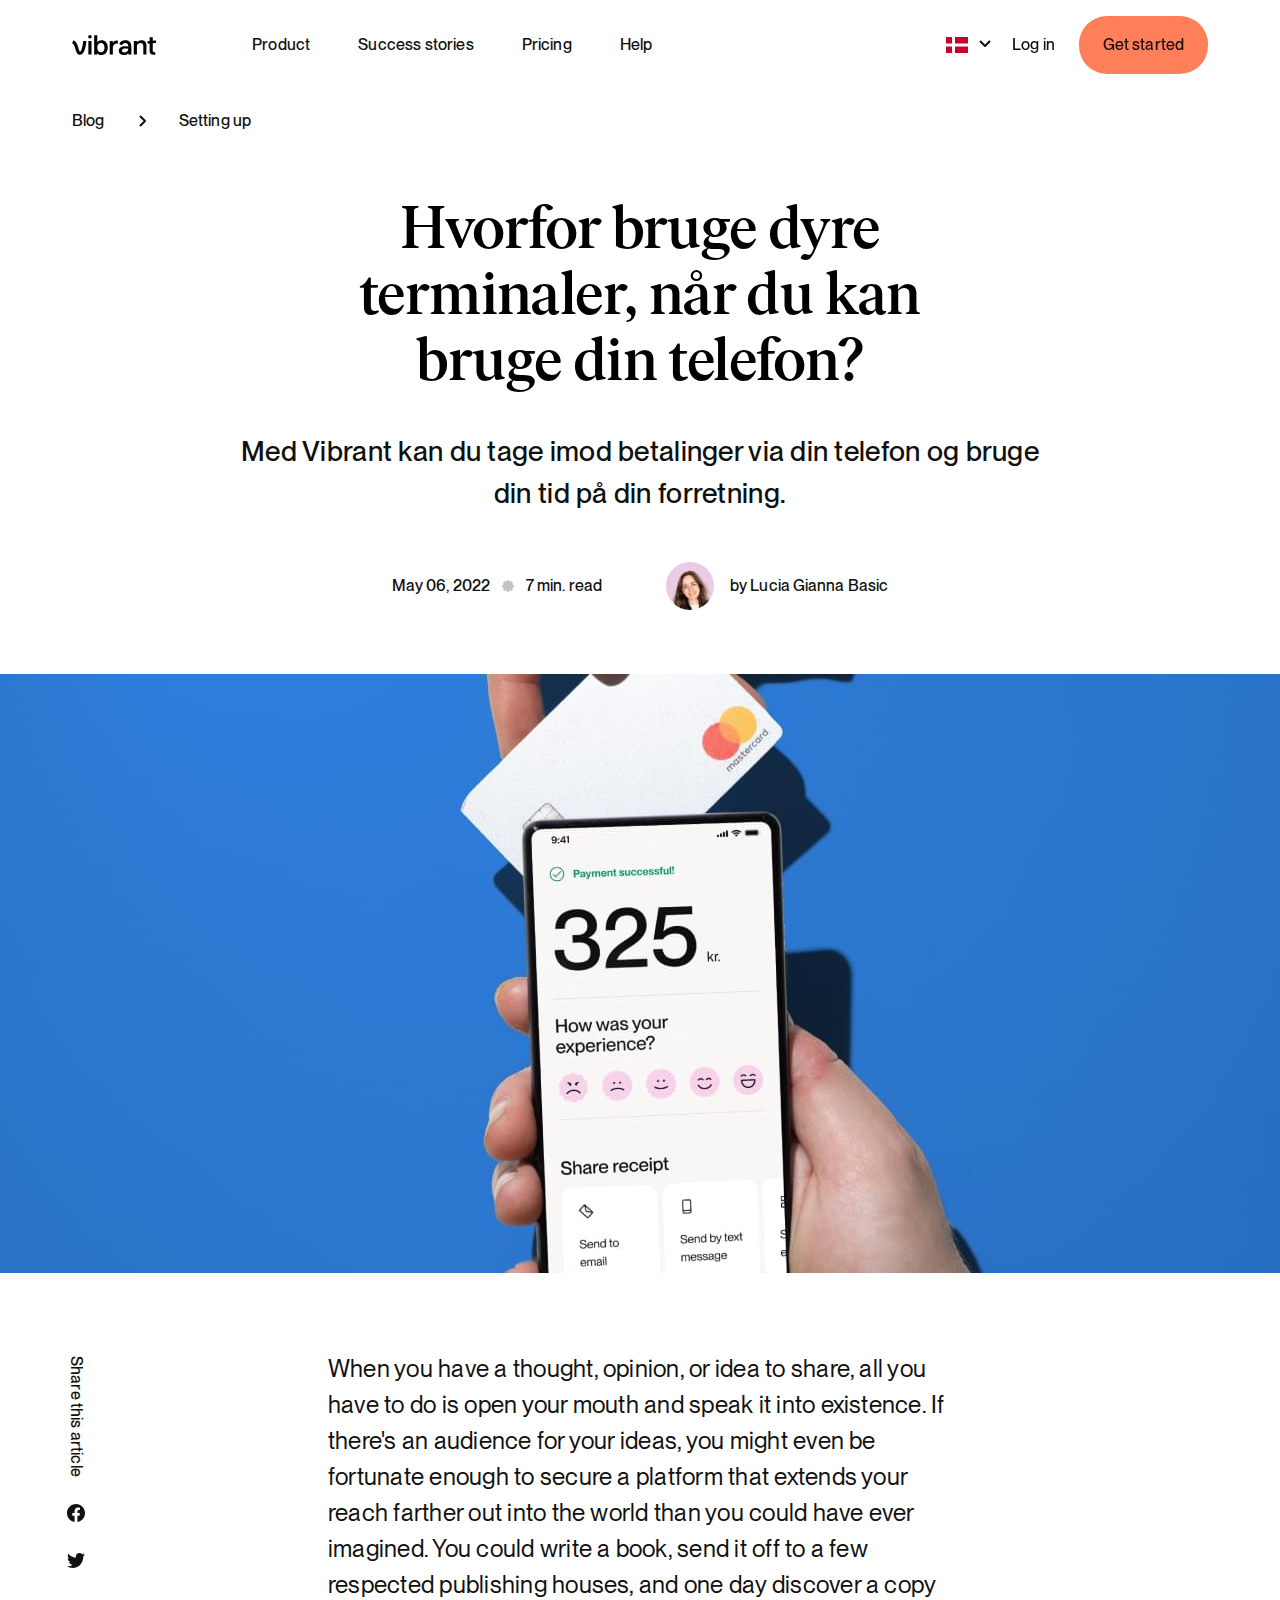
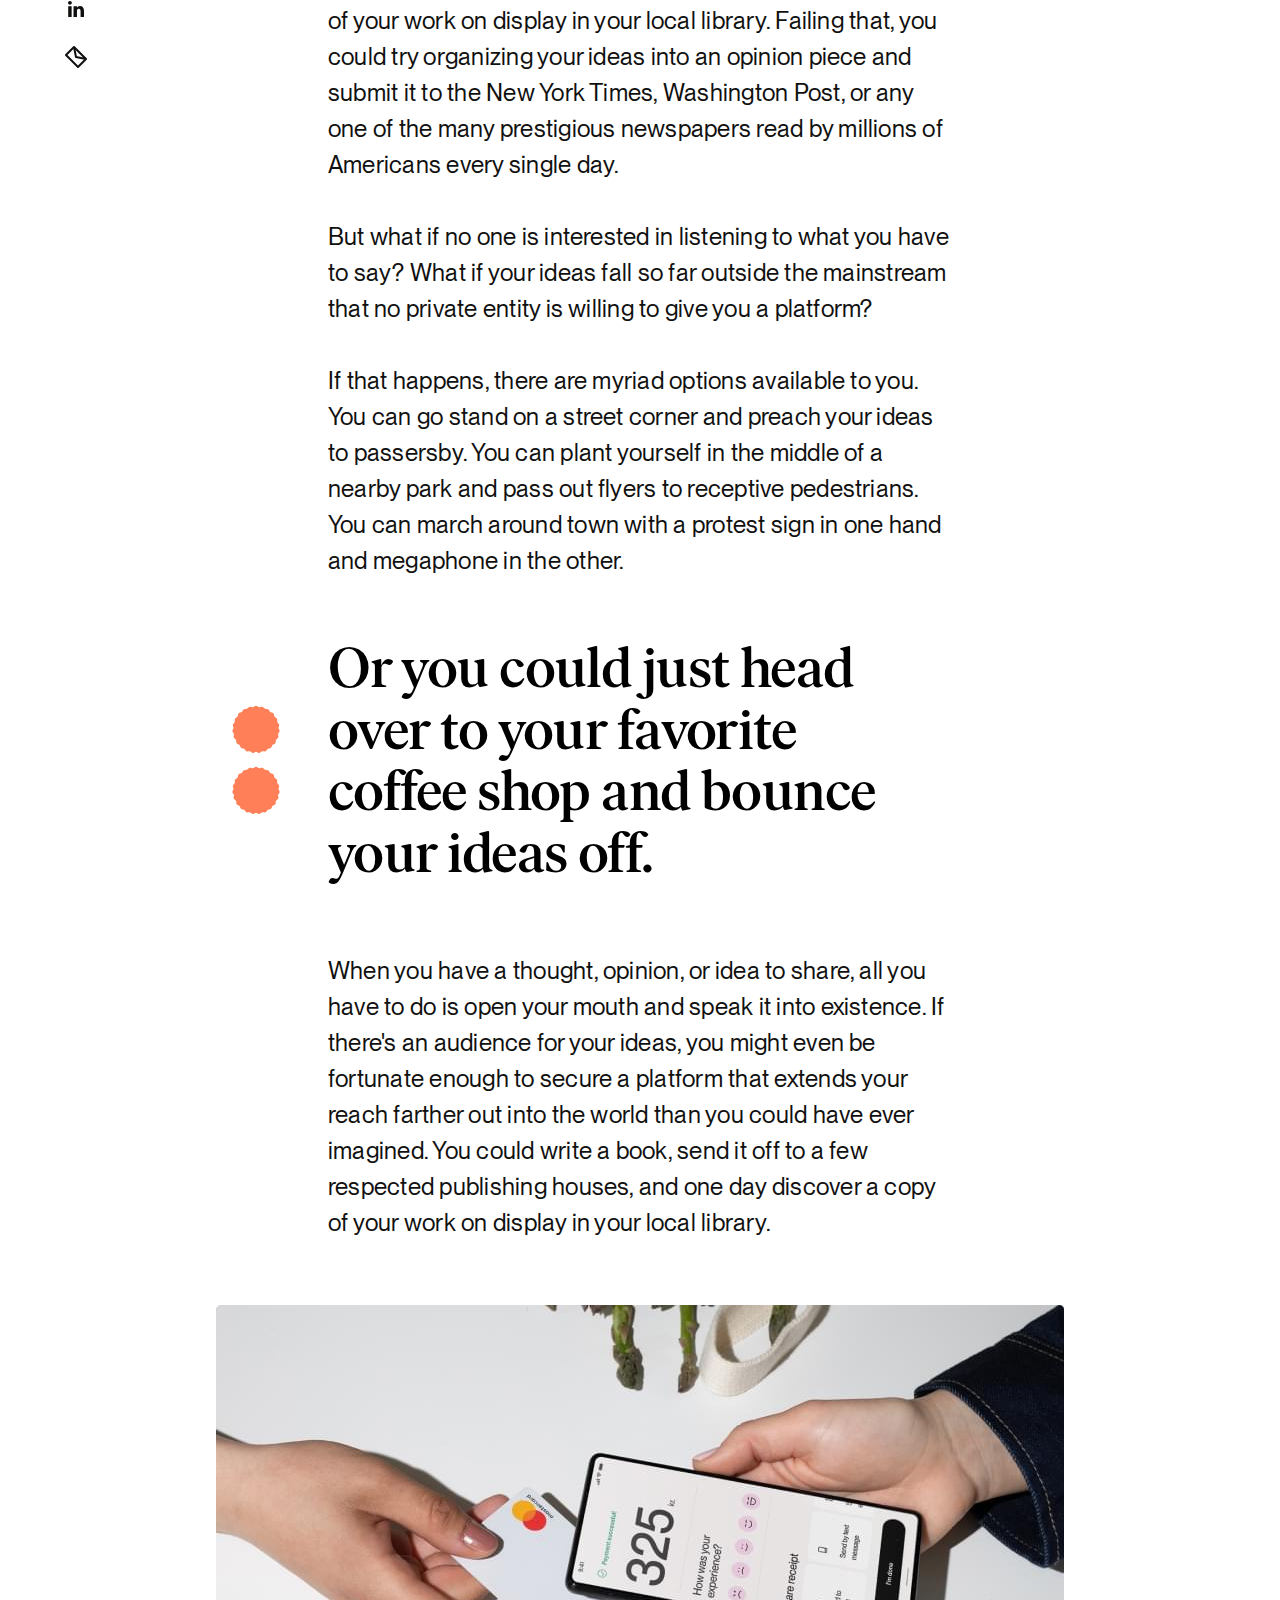
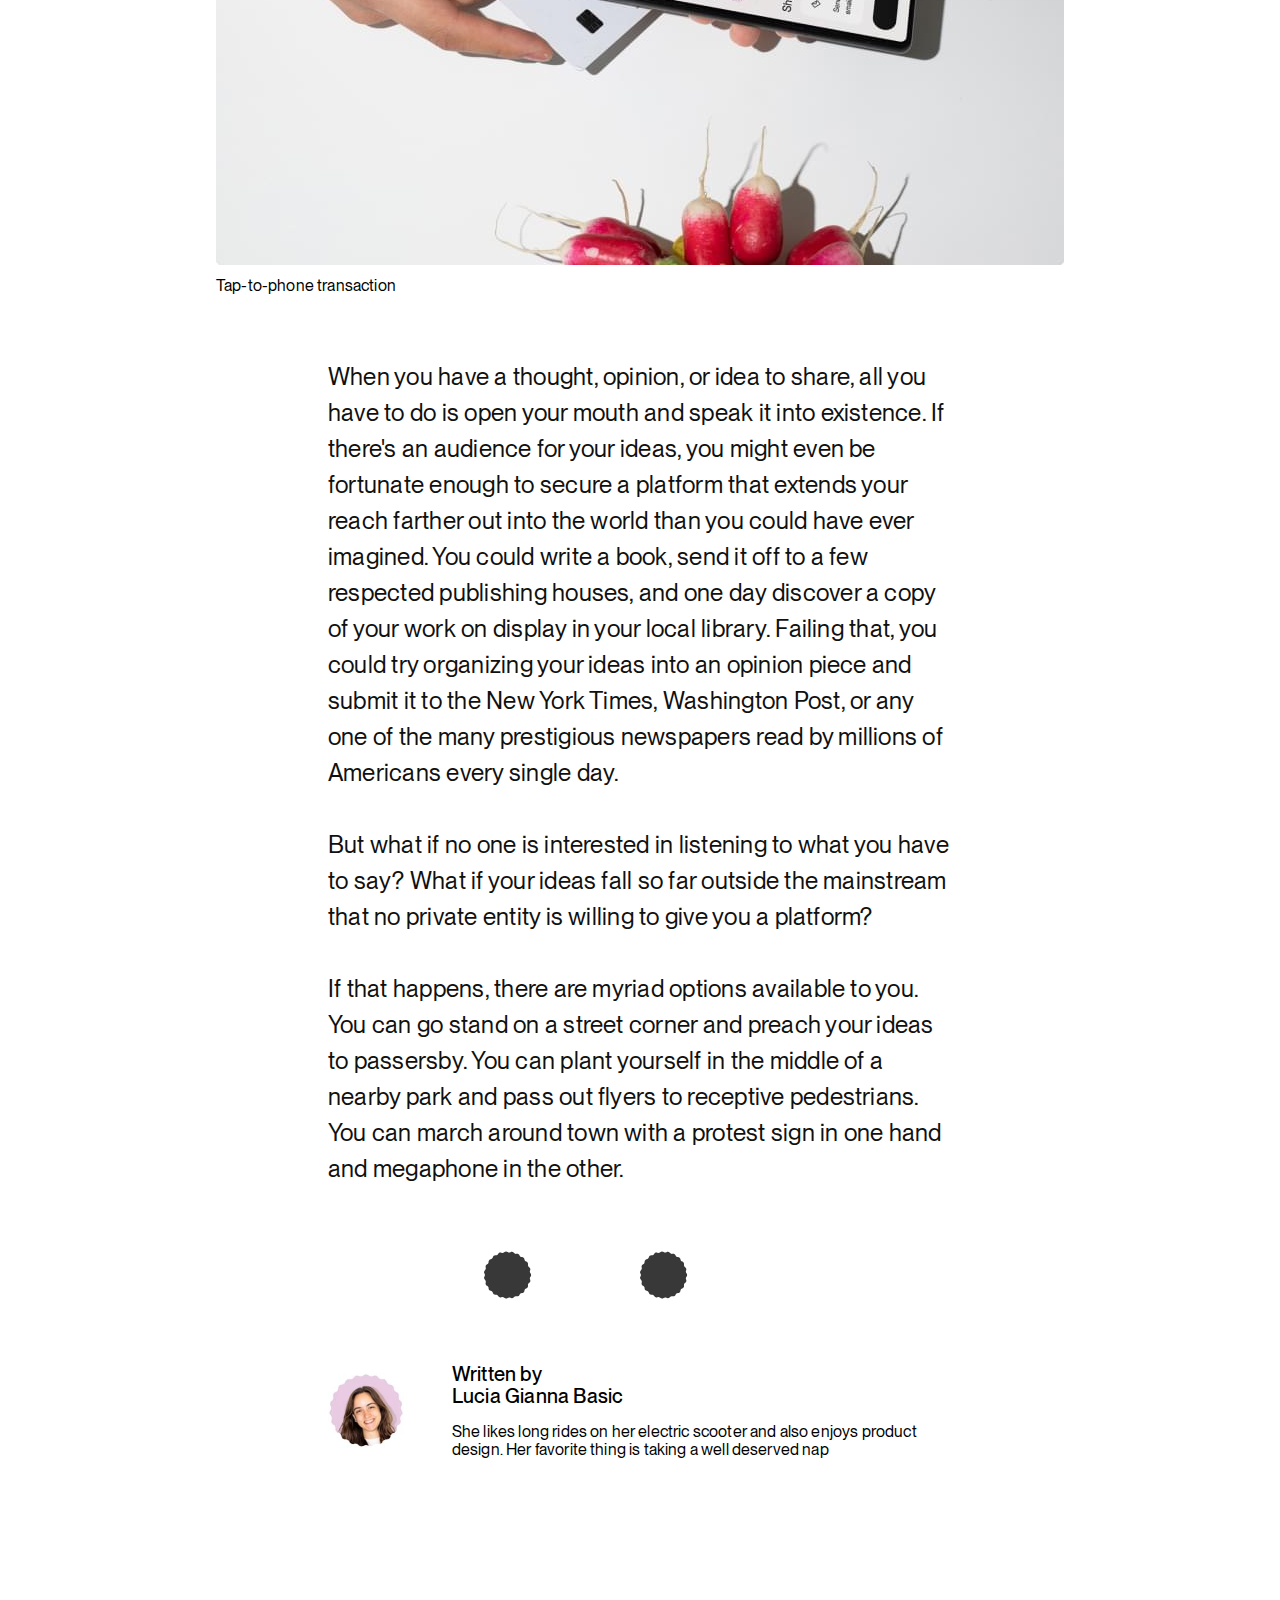
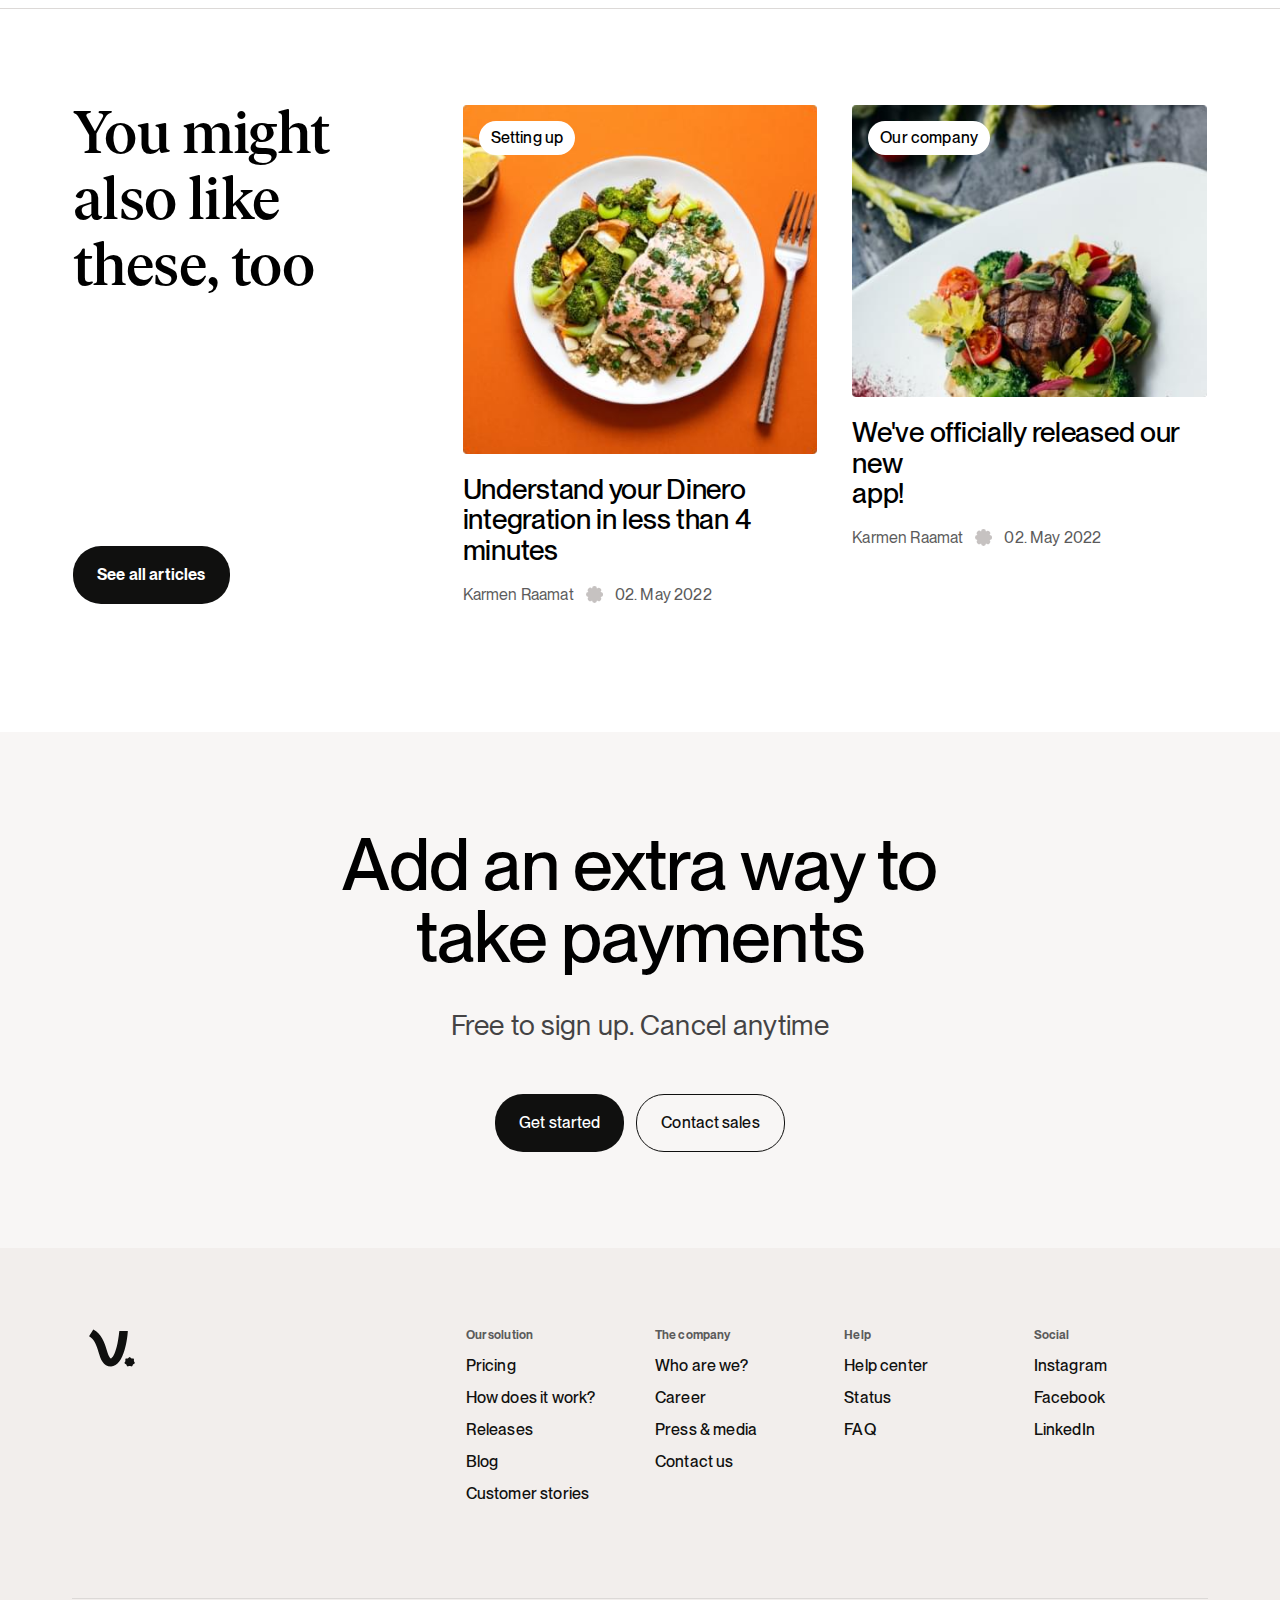
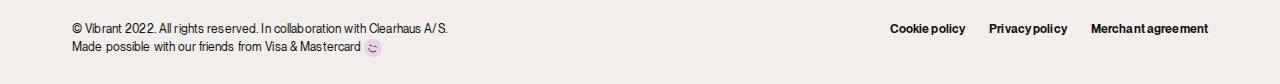
==== blog-article.html @ f7009045 "Update from https://github.com/vibrantly/monorepo/commit/d2b98e8cddb9ec16a161e759e78282808eae8736" ====
<!doctype html><html lang="en"><head><meta charset="UTF-8"/><meta name="viewport" content="width=device-width,initial-scale=1"/><meta name="description" content="website"/><meta name="robots" content="index, follow"/><meta name="copyright" content="company"/><meta name="keywords" content="website, config..."/><title>Blog article</title><link rel="stylesheet" href="main.css"/><script src="https://code.jquery.com/jquery-3.6.0.js" integrity="sha256-H+K7U5CnXl1h5ywQfKtSj8PCmoN9aaq30gDh27Xc0jk=" crossorigin="anonymous"></script><script defer="defer" src="/index.js"></script><link href="/index.css" rel="stylesheet"></head><body><header class="header" id="top"><div class="container"><div class="row"><div class="col col--no-gutter d-flex justify-content-between header__container"><div class="header__logo"><a href="index.html" class="header__logo-img"><img src="./assets/images/icon-logo.svg"/></a></div><div class="header-nav-icon"></div><nav class="header-nav" id="header-nav"><ul class="menu"><li class="menu-item"><a href="#" class="menu-item__link">Product</a></li><li class="menu-item"><a href="#" class="menu-item__link">Success stories</a></li><li class="menu-item"><a href="#" class="menu-item__link">Pricing</a></li><li class="menu-item"><a href="#" class="menu-item__link">Help</a></li><li class="menu-item menu-item--lang"><ul class="language-select"><li class="active option lang--da" data-lang="da"><img src="./assets/images/icon-da.svg" alt=""/></li><li data-lang="es" class="option lang--es"><img src="./assets/images/icon-es.svg" alt=""/></li><li data-lang="en" class="option lang--en"><img src="./assets/images/icon-en.svg" alt=""/></li></ul></li><li class="menu-item menu-item--mobile"><div class="header__controls"><button class="btn btn--link header__controls-item">Log in</button> <button class="btn btn--secondary header__controls-item">Get started</button></div></li></ul></nav></div></div></div></header><main><section class="breadcrumb-section"><div class="container"><div class="row"><div class="breadcrumb-section__container"><p class="article article--md">Blog</p><div class="breadcrumb-section__icon"></div><p class="article article--md">Setting up</p></div></div></div></section><section class="heading-section--article"><h2 class="title title--h2">Hvorfor bruge dyre<br/>terminaler, når du kan<br/>bruge din telefon?</h2><p class="article article--xl heading-section--article__desc">Med Vibrant kan du tage imod betalinger via din telefon og bruge<br/>din tid på din forretning.</p><div class="heading-section--article__author"><div class="heading-section--article__author-info"><p class="article--details">May 06, 2022</p><span class="heading-section--article__author-icon"><img src="./assets/images/icon-union.svg" alt="union"/></span><span class="heading-section--article__author-icon heading-section--article__author-icon--orange"><img src="./assets/images/icon-union-orange.svg" alt="union"/></span><p class="article--details">7 min. read</p></div><div class="heading-section--article__author-content"><div class="heading-section--article__author-content--image"><img src="./assets/images/icon-author.jpg" alt=""/></div><p class="article--details heading-section--article__author-content--name">by Lucia Gianna Basic</p></div></div></section><section class="blog-item-section"><div class="container"><div class="row"><div class="blog-item-section__image blog-item-section__image--first"></div><div class="share"><p class="article article--md">Share this article</p><div class="share__social"><a href="#"><div class="share__social-icon share__social-icon--facebook"></div></a><a href="#"><div class="share__social-icon share__social-icon--twitter"></div></a><a href="#"><div class="share__social-icon share__social-icon--linkedin"></div></a><a href="#"><div class="share__social-icon share__social-icon--email"></div></a></div></div><div class="blog-item-section__content"><p class="article blog-item-section__text">When you have a thought, opinion, or idea to share, all you have to do is open your mouth and speak it into existence. If there's an audience for your ideas, you might even be fortunate enough to secure a platform that extends your reach farther out into the world than you could have ever imagined. You could write a book, send it off to a few respected publishing houses, and one day discover a copy of your work on display in your local library. Failing that, you could try organizing your ideas into an opinion piece and submit it to the New York Times, Washington Post, or any one of the many prestigious newspapers read by millions of Americans every single day.<br/><br/>But what if no one is interested in listening to what you have to say? What if your ideas fall so far outside the mainstream that no private entity is willing to give you a platform?<br/><br/>If that happens, there are myriad options available to you. You can go stand on a street corner and preach your ideas to passersby. You can plant yourself in the middle of a nearby park and pass out flyers to receptive pedestrians. You can march around town with a protest sign in one hand and megaphone in the other.</p><blockquote class="blockquote blog-item-section__blockquote"><h3 class="title title--h3">Or you could just head<br/>over to your favorite<br/>coffee shop and bounce<br/>your ideas off.</h3></blockquote><p class="article blog-item-section__text">When you have a thought, opinion, or idea to share, all you have to do is open your mouth and speak it into existence. If there's an audience for your ideas, you might even be fortunate enough to secure a platform that extends your reach farther out into the world than you could have ever imagined. You could write a book, send it off to a few respected publishing houses, and one day discover a copy of your work on display in your local library.</p></div><div class="blog-item-section__image blog-item-section__image--second"><div class="blog-item-section__image-cover"></div><p class="article blog-item-section__image-desc">Tap-to-phone transaction</p></div><div class="blog-item-section__content"><p class="article blog-item-section__text">When you have a thought, opinion, or idea to share, all you have to do is open your mouth and speak it into existence. If there's an audience for your ideas, you might even be fortunate enough to secure a platform that extends your reach farther out into the world than you could have ever imagined. You could write a book, send it off to a few respected publishing houses, and one day discover a copy of your work on display in your local library. Failing that, you could try organizing your ideas into an opinion piece and submit it to the New York Times, Washington Post, or any one of the many prestigious newspapers read by millions of Americans every single day.<br/><br/>But what if no one is interested in listening to what you have to say? What if your ideas fall so far outside the mainstream that no private entity is willing to give you a platform?<br/><br/>If that happens, there are myriad options available to you. You can go stand on a street corner and preach your ideas to passersby. You can plant yourself in the middle of a nearby park and pass out flyers to receptive pedestrians. You can march around town with a protest sign in one hand and megaphone in the other.</p><div class="blog-item-section__decoration"></div><div class="blog-item-section__content-author"><div class="blog-item-section__content-author-img"><img src="./assets/images/icon-author-big.jpg" alt=""/></div><div class="blog-item-section__content-author-desc"><p class="article article--lg">Written by<br/>Lucia Gianna Basic</p><p class="article article--sm">She likes long rides on her electric scooter and also enjoys product design. Her favorite thing is taking a well deserved nap</p></div></div></div></div></div></section><section class="related-articles-section"><div class="related-articles-section__container"><div class="related-articles-section__col"><h2 class="title title--h2">You might<br/>also like<br/>these, too</h2><button class="btn btn--primary related-articles-section__btn">See all articles</button></div><div class="related-articles-section__col"><div class="articles-section__item"><div class="articles-section__img"><a href="#" class="btn-category">Setting up</a> <img src="./assets/images/article-1.jpg" alt=""/></div><h5 class="title title--h5">Understand your Dinero<br/>integration in less than 4 minutes</h5><div class="articles-section--author"><p class="article article--sm">Karmen Raamat</p><span class="blog-article__icon"><img src="./assets/images/icon-union.svg" alt="union"/></span><p class="article article--sm">02. May 2022</p></div></div></div><div class="related-articles-section__col"><div class="articles-section__item"><div class="articles-section__img"><a href="#" class="btn-category">Our company</a> <img src="./assets/images/article-3.jpg" alt=""/></div><h5 class="title title--h5">We've officially released our new<br/>app!</h5><div class="articles-section--author"><p class="article article--sm">Karmen Raamat</p><span class="blog-article__icon"><img src="./assets/images/icon-union.svg" alt="union"/></span><p class="article article--sm">02. May 2022</p></div></div></div><div class="slider"><div class="slider-list"><div class="slider-track"><div class="slide"><div class="feature-section__col"><div class="feature-section__img--slider"><img src="./assets/images/dinero-slider-img.jpg" alt=""/></div><p class="article article--xl">Understand your Dinero integration in less than 4 minutes</p><div class="articles-section--author"><p class="article article--sm">Karmen Raamat</p><span class="blog-article__icon"><img src="./assets/images/icon-union.svg" alt="union"/></span><p class="article article--sm">02. May 2022</p></div></div></div><div class="slide"><div class="feature-section__col"><div class="feature-section__img--slider"><img src="./assets/images/dinero-slider-img.jpg" alt=""/></div><p class="article article--xl">You can now add products in your terminal</p><p class="article article--sm">4 min. read</p></div></div><div class="slide"><div class="feature-section__col"><div class="feature-section__img--slider"><img src="./assets/images/dinero-slider-img.jpg" alt=""/></div><p class="article article--xl">New stats view! Understand your day better than ever</p><p class="article article--sm">4 min. read</p></div></div></div></div><div class="slider-arrows"><button type="button" class="prev">&larr;</button> <button type="button" class="next">&rarr;</button></div></div></div></section><section class="cta-section-simple"><div class="container"><div class="row"><div class="cta-section-simple__container"><h2 class="title cta-section-simple__title">Add an extra way to take payments</h2><p class="article cta-section-simple__article">Free to sign up. Cancel anytime</p><div class="cta-section-simple__controls"><button class="btn btn--primary">Get started</button> <button class="btn btn--outlined">Contact sales</button></div></div></div></div></section></main><footer class="footer"><div class="container"><div class="row footer-content"><div class="col col-4"><div class="footer__logo"><a href="#" class="footer__logo-img"><img src="./assets/images/icon-logo-footer.svg"/></a></div></div><div class="col col--no-gutter col-8 col-xl-12"><div class="d-flex justify-content-center"><nav class="footer-nav d-flex flex-1"><div class="col col-3 col-sm-6 footer-nav__col"><a href="#" class="footer-nav__item footer-nav__item-title">Our solution</a> <a href="#" class="footer-nav__item">Pricing</a> <a href="#" class="footer-nav__item">How does it work?</a> <a href="#" class="footer-nav__item">Releases</a> <a href="#" class="footer-nav__item">Blog</a> <a href="#" class="footer-nav__item">Customer stories</a></div><div class="col col-3 col-sm-6 footer-nav__col"><a href="#" class="footer-nav__item footer-nav__item-title">The company</a> <a href="#" class="footer-nav__item">Who are we?</a> <a href="#" class="footer-nav__item">Career</a> <a href="#" class="footer-nav__item">Press & media</a> <a href="#" class="footer-nav__item">Contact us</a></div><div class="col col-3 col-sm-6 footer-nav__col"><a href="#" class="footer-nav__item footer-nav__item-title">Help</a> <a href="#" class="footer-nav__item">Help center</a> <a href="#" class="footer-nav__item">Status</a> <a href="#" class="footer-nav__item">FAQ</a></div><div class="col col-3 col-sm-6 footer-nav__col"><a href="#" class="footer-nav__item footer-nav__item-title">Social</a> <a href="#" class="footer-nav__item">Instagram</a> <a href="#" class="footer-nav__item">Facebook</a> <a href="#" class="footer-nav__item">LinkedIn</a></div></nav></div></div></div><div class="row footer-info"><div class="col col--no-gutter col-6 col-sm-12"><div class="article article--sm footer-info__container footer-info__container-text">© Vibrant 2022. All rights reserved. In collaboration with Clearhaus A/S.<div class="footer-info__container-text"><div class="article article--sm footer-info__container-text">Made possible with our friends from Visa & Mastercard</div><div class="footer-info__icon"><img src="./assets/images/icon-happy.svg" alt=""/></div></div></div></div><div class="col col--no-gutter col-6 col-sm-12"><div class="footer-info__policy"><a href="#" class="footer-info__policy-item">Cookie policy</a> <a href="#" class="footer-info__policy-item">Privacy policy</a> <a href="#" class="footer-info__policy-item">Merchant agreement</a></div></div></div></div><div class="move-to-top"><a href="#top" aria-label="scroll to top"><div class="move-to-top__image"><img src="./assets/images/icon-star.svg" alt=""/></div></a></div></footer><script src="./index.js"></script></body></html>
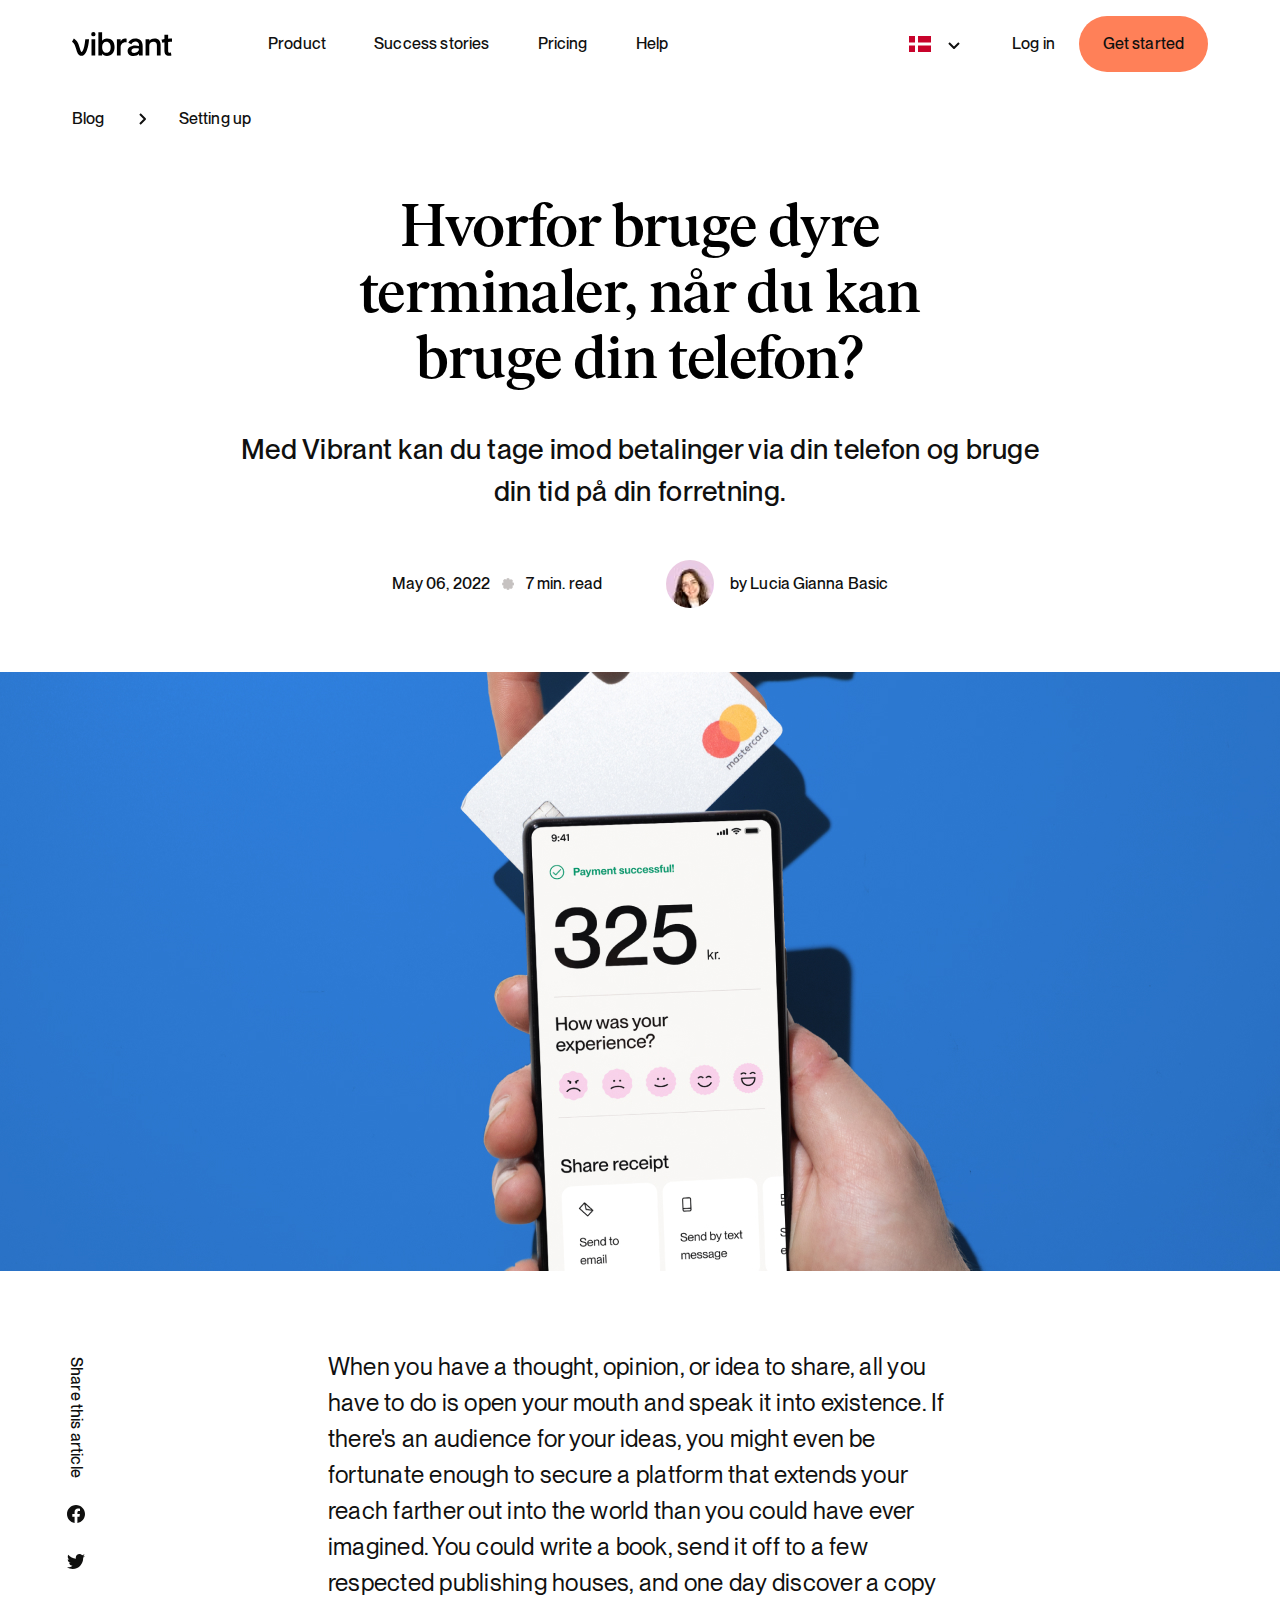
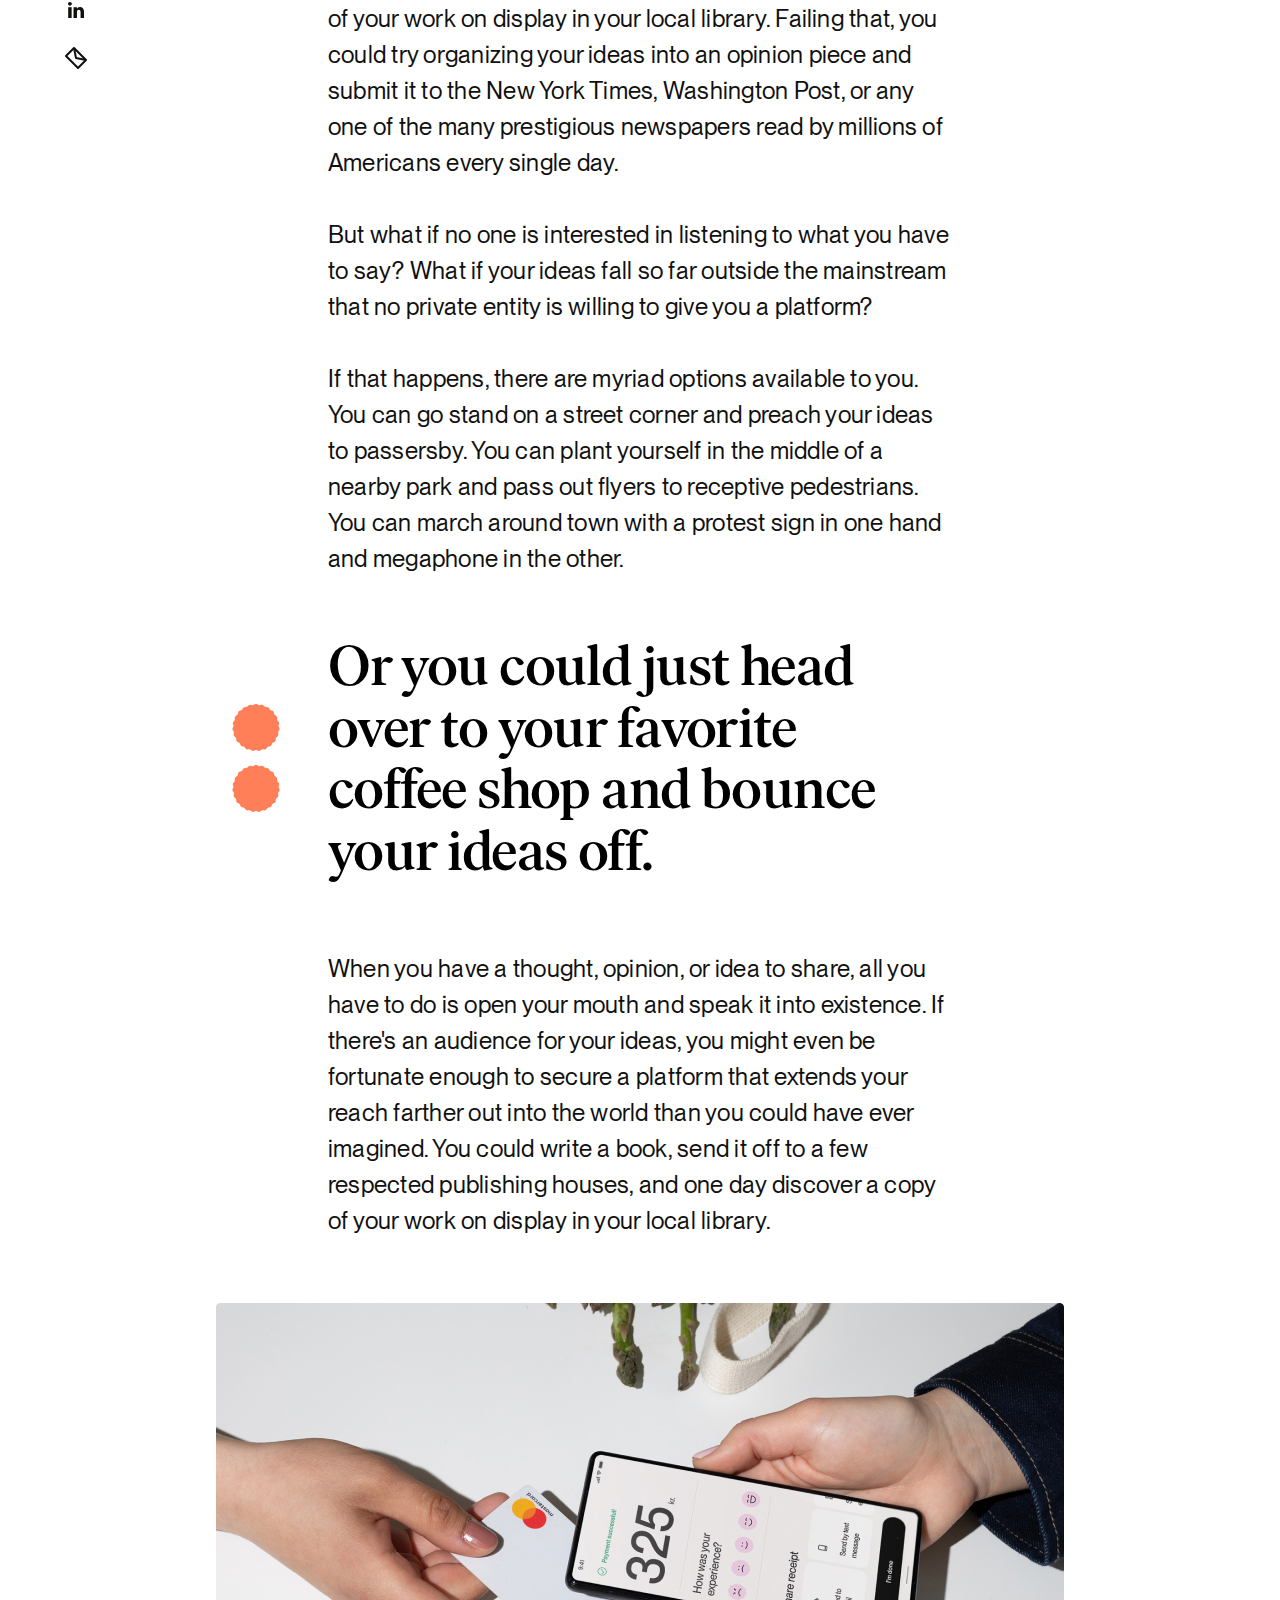
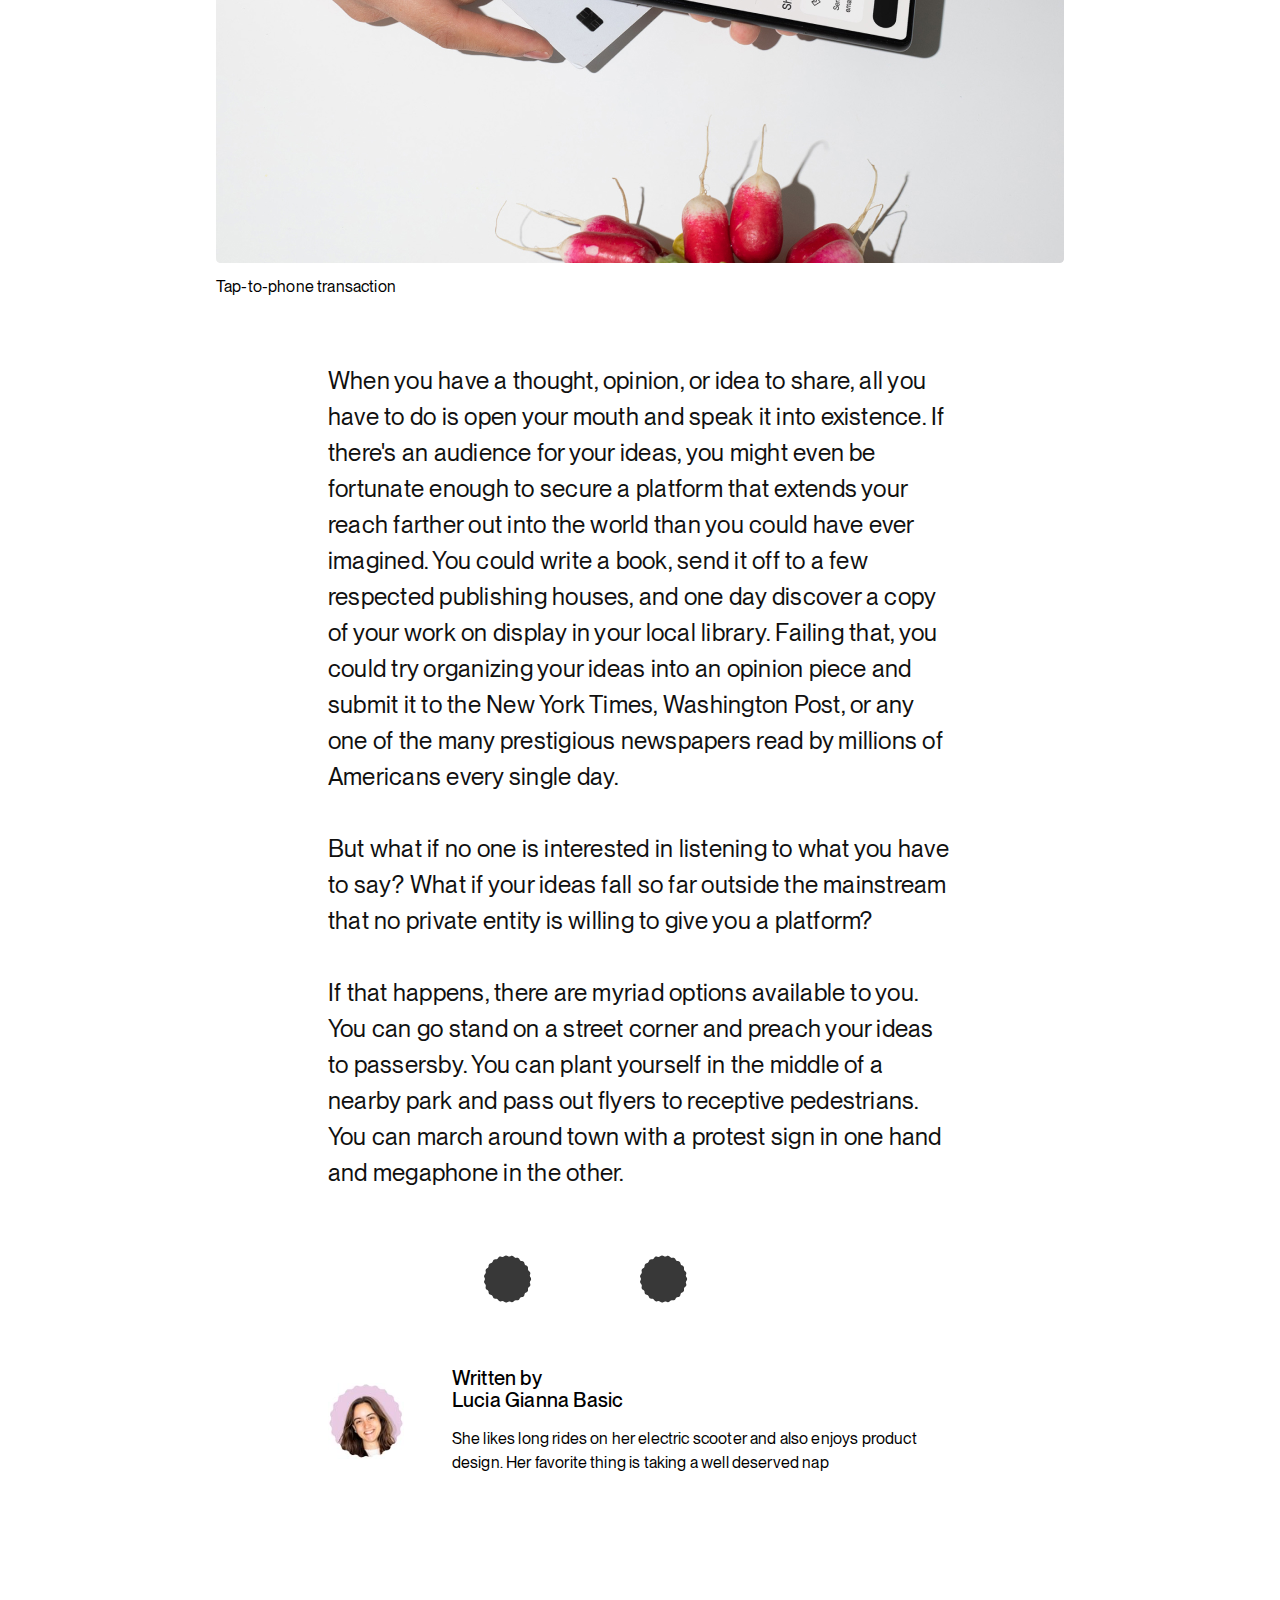
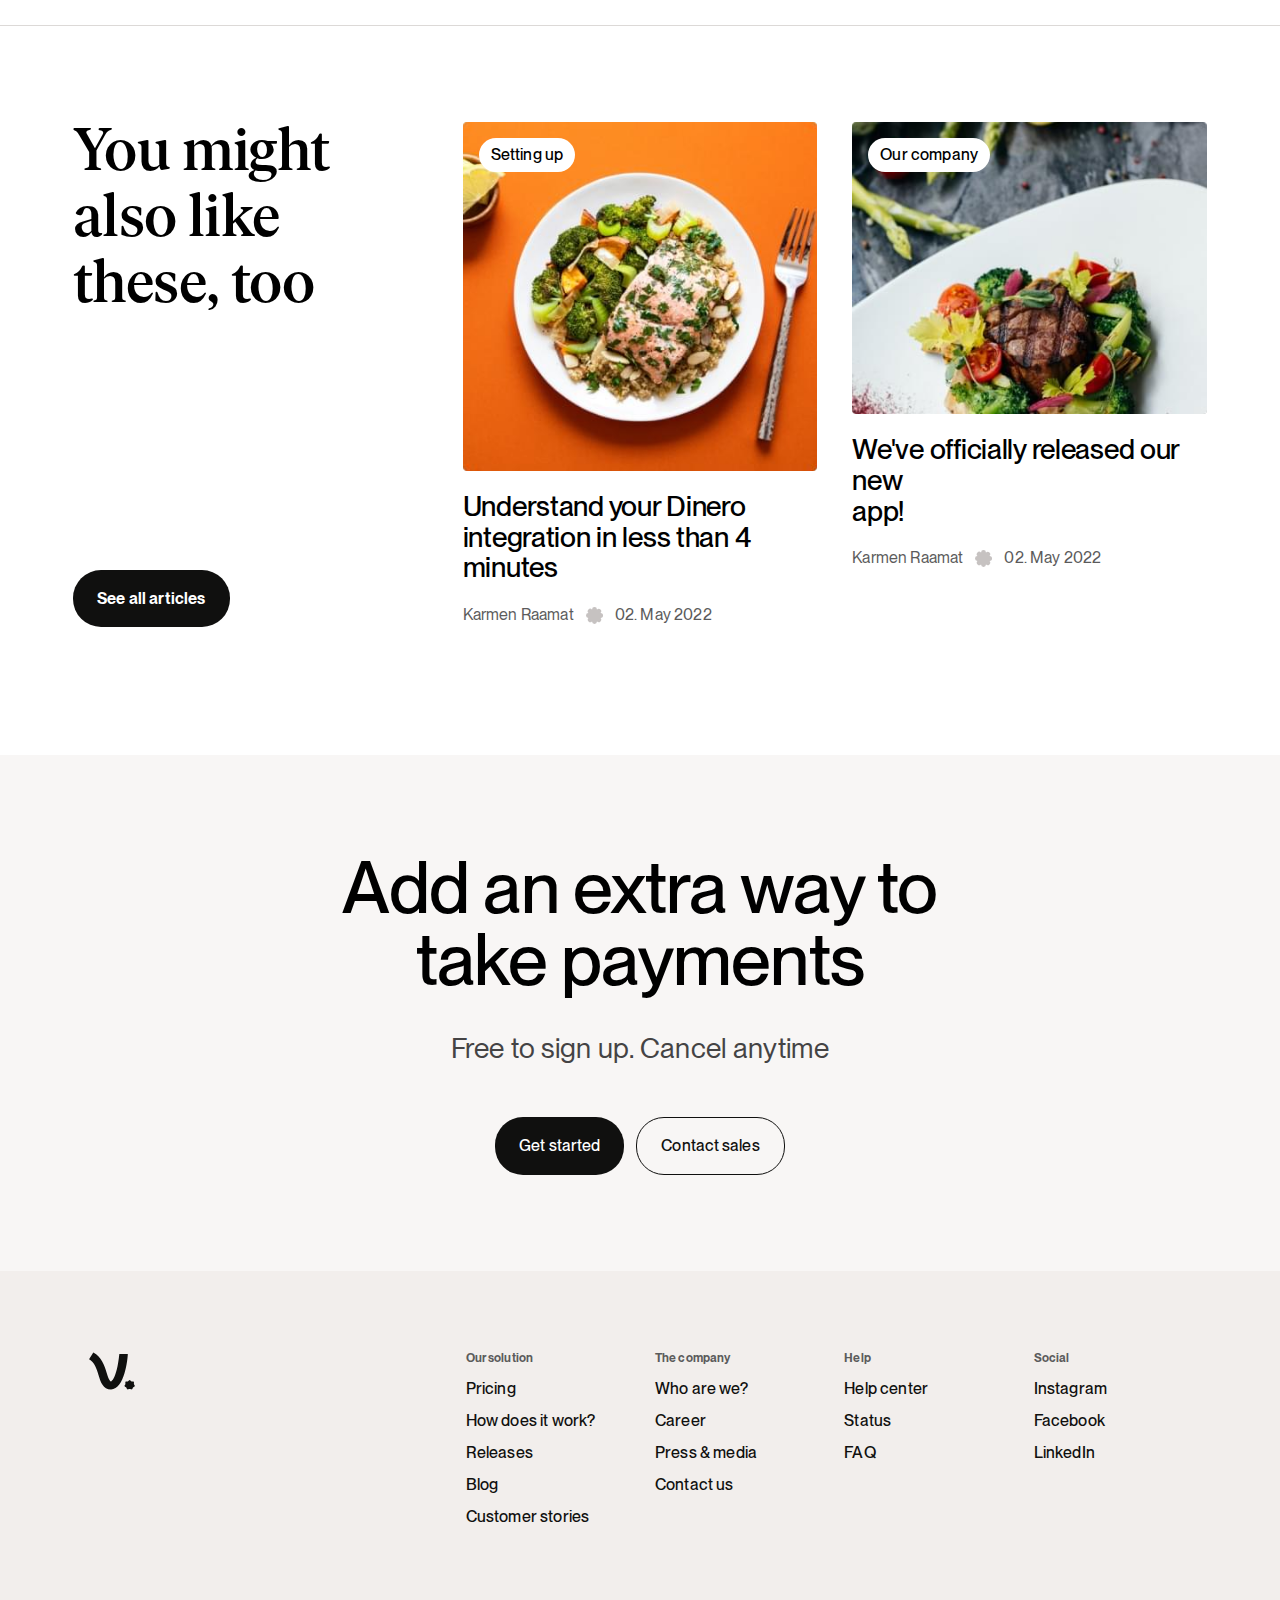
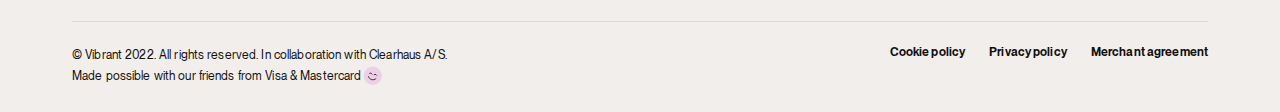
==== commit 46b47890: "Update from https://github.com/vibrantly/monorepo/commit/dc00d9a38d4dc2791e13bd0599eaefa277557a99" ====
--- a/blog-article.html
+++ b/blog-article.html
@@ -1 +1,547 @@
-<!doctype html><html lang="en"><head><meta charset="UTF-8"/><meta name="viewport" content="width=device-width,initial-scale=1"/><meta name="description" content="website"/><meta name="robots" content="index, follow"/><meta name="copyright" content="company"/><meta name="keywords" content="website, config..."/><title>Blog article</title><link rel="stylesheet" href="main.css"/><script src="https://code.jquery.com/jquery-3.6.0.js" integrity="sha256-H+K7U5CnXl1h5ywQfKtSj8PCmoN9aaq30gDh27Xc0jk=" crossorigin="anonymous"></script><script defer="defer" src="/index.js"></script><link href="/index.css" rel="stylesheet"></head><body><header class="header" id="top"><div class="container"><div class="row"><div class="col col--no-gutter d-flex justify-content-between header__container"><div class="header__logo"><a href="index.html" class="header__logo-img"><img src="./assets/images/icon-logo.svg"/></a></div><div class="header-nav-icon"></div><nav class="header-nav" id="header-nav"><ul class="menu"><li class="menu-item"><a href="#" class="menu-item__link">Product</a></li><li class="menu-item"><a href="#" class="menu-item__link">Success stories</a></li><li class="menu-item"><a href="#" class="menu-item__link">Pricing</a></li><li class="menu-item"><a href="#" class="menu-item__link">Help</a></li><li class="menu-item menu-item--lang"><ul class="language-select"><li class="active option lang--da" data-lang="da"><img src="./assets/images/icon-da.svg" alt=""/></li><li data-lang="es" class="option lang--es"><img src="./assets/images/icon-es.svg" alt=""/></li><li data-lang="en" class="option lang--en"><img src="./assets/images/icon-en.svg" alt=""/></li></ul></li><li class="menu-item menu-item--mobile"><div class="header__controls"><button class="btn btn--link header__controls-item">Log in</button> <button class="btn btn--secondary header__controls-item">Get started</button></div></li></ul></nav></div></div></div></header><main><section class="breadcrumb-section"><div class="container"><div class="row"><div class="breadcrumb-section__container"><p class="article article--md">Blog</p><div class="breadcrumb-section__icon"></div><p class="article article--md">Setting up</p></div></div></div></section><section class="heading-section--article"><h2 class="title title--h2">Hvorfor bruge dyre<br/>terminaler, når du kan<br/>bruge din telefon?</h2><p class="article article--xl heading-section--article__desc">Med Vibrant kan du tage imod betalinger via din telefon og bruge<br/>din tid på din forretning.</p><div class="heading-section--article__author"><div class="heading-section--article__author-info"><p class="article--details">May 06, 2022</p><span class="heading-section--article__author-icon"><img src="./assets/images/icon-union.svg" alt="union"/></span><span class="heading-section--article__author-icon heading-section--article__author-icon--orange"><img src="./assets/images/icon-union-orange.svg" alt="union"/></span><p class="article--details">7 min. read</p></div><div class="heading-section--article__author-content"><div class="heading-section--article__author-content--image"><img src="./assets/images/icon-author.jpg" alt=""/></div><p class="article--details heading-section--article__author-content--name">by Lucia Gianna Basic</p></div></div></section><section class="blog-item-section"><div class="container"><div class="row"><div class="blog-item-section__image blog-item-section__image--first"></div><div class="share"><p class="article article--md">Share this article</p><div class="share__social"><a href="#"><div class="share__social-icon share__social-icon--facebook"></div></a><a href="#"><div class="share__social-icon share__social-icon--twitter"></div></a><a href="#"><div class="share__social-icon share__social-icon--linkedin"></div></a><a href="#"><div class="share__social-icon share__social-icon--email"></div></a></div></div><div class="blog-item-section__content"><p class="article blog-item-section__text">When you have a thought, opinion, or idea to share, all you have to do is open your mouth and speak it into existence. If there's an audience for your ideas, you might even be fortunate enough to secure a platform that extends your reach farther out into the world than you could have ever imagined. You could write a book, send it off to a few respected publishing houses, and one day discover a copy of your work on display in your local library. Failing that, you could try organizing your ideas into an opinion piece and submit it to the New York Times, Washington Post, or any one of the many prestigious newspapers read by millions of Americans every single day.<br/><br/>But what if no one is interested in listening to what you have to say? What if your ideas fall so far outside the mainstream that no private entity is willing to give you a platform?<br/><br/>If that happens, there are myriad options available to you. You can go stand on a street corner and preach your ideas to passersby. You can plant yourself in the middle of a nearby park and pass out flyers to receptive pedestrians. You can march around town with a protest sign in one hand and megaphone in the other.</p><blockquote class="blockquote blog-item-section__blockquote"><h3 class="title title--h3">Or you could just head<br/>over to your favorite<br/>coffee shop and bounce<br/>your ideas off.</h3></blockquote><p class="article blog-item-section__text">When you have a thought, opinion, or idea to share, all you have to do is open your mouth and speak it into existence. If there's an audience for your ideas, you might even be fortunate enough to secure a platform that extends your reach farther out into the world than you could have ever imagined. You could write a book, send it off to a few respected publishing houses, and one day discover a copy of your work on display in your local library.</p></div><div class="blog-item-section__image blog-item-section__image--second"><div class="blog-item-section__image-cover"></div><p class="article blog-item-section__image-desc">Tap-to-phone transaction</p></div><div class="blog-item-section__content"><p class="article blog-item-section__text">When you have a thought, opinion, or idea to share, all you have to do is open your mouth and speak it into existence. If there's an audience for your ideas, you might even be fortunate enough to secure a platform that extends your reach farther out into the world than you could have ever imagined. You could write a book, send it off to a few respected publishing houses, and one day discover a copy of your work on display in your local library. Failing that, you could try organizing your ideas into an opinion piece and submit it to the New York Times, Washington Post, or any one of the many prestigious newspapers read by millions of Americans every single day.<br/><br/>But what if no one is interested in listening to what you have to say? What if your ideas fall so far outside the mainstream that no private entity is willing to give you a platform?<br/><br/>If that happens, there are myriad options available to you. You can go stand on a street corner and preach your ideas to passersby. You can plant yourself in the middle of a nearby park and pass out flyers to receptive pedestrians. You can march around town with a protest sign in one hand and megaphone in the other.</p><div class="blog-item-section__decoration"></div><div class="blog-item-section__content-author"><div class="blog-item-section__content-author-img"><img src="./assets/images/icon-author-big.jpg" alt=""/></div><div class="blog-item-section__content-author-desc"><p class="article article--lg">Written by<br/>Lucia Gianna Basic</p><p class="article article--sm">She likes long rides on her electric scooter and also enjoys product design. Her favorite thing is taking a well deserved nap</p></div></div></div></div></div></section><section class="related-articles-section"><div class="related-articles-section__container"><div class="related-articles-section__col"><h2 class="title title--h2">You might<br/>also like<br/>these, too</h2><button class="btn btn--primary related-articles-section__btn">See all articles</button></div><div class="related-articles-section__col"><div class="articles-section__item"><div class="articles-section__img"><a href="#" class="btn-category">Setting up</a> <img src="./assets/images/article-1.jpg" alt=""/></div><h5 class="title title--h5">Understand your Dinero<br/>integration in less than 4 minutes</h5><div class="articles-section--author"><p class="article article--sm">Karmen Raamat</p><span class="blog-article__icon"><img src="./assets/images/icon-union.svg" alt="union"/></span><p class="article article--sm">02. May 2022</p></div></div></div><div class="related-articles-section__col"><div class="articles-section__item"><div class="articles-section__img"><a href="#" class="btn-category">Our company</a> <img src="./assets/images/article-3.jpg" alt=""/></div><h5 class="title title--h5">We've officially released our new<br/>app!</h5><div class="articles-section--author"><p class="article article--sm">Karmen Raamat</p><span class="blog-article__icon"><img src="./assets/images/icon-union.svg" alt="union"/></span><p class="article article--sm">02. May 2022</p></div></div></div><div class="slider"><div class="slider-list"><div class="slider-track"><div class="slide"><div class="feature-section__col"><div class="feature-section__img--slider"><img src="./assets/images/dinero-slider-img.jpg" alt=""/></div><p class="article article--xl">Understand your Dinero integration in less than 4 minutes</p><div class="articles-section--author"><p class="article article--sm">Karmen Raamat</p><span class="blog-article__icon"><img src="./assets/images/icon-union.svg" alt="union"/></span><p class="article article--sm">02. May 2022</p></div></div></div><div class="slide"><div class="feature-section__col"><div class="feature-section__img--slider"><img src="./assets/images/dinero-slider-img.jpg" alt=""/></div><p class="article article--xl">You can now add products in your terminal</p><p class="article article--sm">4 min. read</p></div></div><div class="slide"><div class="feature-section__col"><div class="feature-section__img--slider"><img src="./assets/images/dinero-slider-img.jpg" alt=""/></div><p class="article article--xl">New stats view! Understand your day better than ever</p><p class="article article--sm">4 min. read</p></div></div></div></div><div class="slider-arrows"><button type="button" class="prev">&larr;</button> <button type="button" class="next">&rarr;</button></div></div></div></section><section class="cta-section-simple"><div class="container"><div class="row"><div class="cta-section-simple__container"><h2 class="title cta-section-simple__title">Add an extra way to take payments</h2><p class="article cta-section-simple__article">Free to sign up. Cancel anytime</p><div class="cta-section-simple__controls"><button class="btn btn--primary">Get started</button> <button class="btn btn--outlined">Contact sales</button></div></div></div></div></section></main><footer class="footer"><div class="container"><div class="row footer-content"><div class="col col-4"><div class="footer__logo"><a href="#" class="footer__logo-img"><img src="./assets/images/icon-logo-footer.svg"/></a></div></div><div class="col col--no-gutter col-8 col-xl-12"><div class="d-flex justify-content-center"><nav class="footer-nav d-flex flex-1"><div class="col col-3 col-sm-6 footer-nav__col"><a href="#" class="footer-nav__item footer-nav__item-title">Our solution</a> <a href="#" class="footer-nav__item">Pricing</a> <a href="#" class="footer-nav__item">How does it work?</a> <a href="#" class="footer-nav__item">Releases</a> <a href="#" class="footer-nav__item">Blog</a> <a href="#" class="footer-nav__item">Customer stories</a></div><div class="col col-3 col-sm-6 footer-nav__col"><a href="#" class="footer-nav__item footer-nav__item-title">The company</a> <a href="#" class="footer-nav__item">Who are we?</a> <a href="#" class="footer-nav__item">Career</a> <a href="#" class="footer-nav__item">Press & media</a> <a href="#" class="footer-nav__item">Contact us</a></div><div class="col col-3 col-sm-6 footer-nav__col"><a href="#" class="footer-nav__item footer-nav__item-title">Help</a> <a href="#" class="footer-nav__item">Help center</a> <a href="#" class="footer-nav__item">Status</a> <a href="#" class="footer-nav__item">FAQ</a></div><div class="col col-3 col-sm-6 footer-nav__col"><a href="#" class="footer-nav__item footer-nav__item-title">Social</a> <a href="#" class="footer-nav__item">Instagram</a> <a href="#" class="footer-nav__item">Facebook</a> <a href="#" class="footer-nav__item">LinkedIn</a></div></nav></div></div></div><div class="row footer-info"><div class="col col--no-gutter col-6 col-sm-12"><div class="article article--sm footer-info__container footer-info__container-text">© Vibrant 2022. All rights reserved. In collaboration with Clearhaus A/S.<div class="footer-info__container-text"><div class="article article--sm footer-info__container-text">Made possible with our friends from Visa & Mastercard</div><div class="footer-info__icon"><img src="./assets/images/icon-happy.svg" alt=""/></div></div></div></div><div class="col col--no-gutter col-6 col-sm-12"><div class="footer-info__policy"><a href="#" class="footer-info__policy-item">Cookie policy</a> <a href="#" class="footer-info__policy-item">Privacy policy</a> <a href="#" class="footer-info__policy-item">Merchant agreement</a></div></div></div></div><div class="move-to-top"><a href="#top" aria-label="scroll to top"><div class="move-to-top__image"><img src="./assets/images/icon-star.svg" alt=""/></div></a></div></footer><script src="./index.js"></script></body></html>+<!DOCTYPE html>
+<html lang="en">
+  <head>
+    <meta charset="UTF-8">
+    <meta name="viewport" content="width=device-width,initial-scale=1">
+    <meta name="description" content="website">
+    <meta name="robots" content="index, follow">
+    <meta name="copyright" content="company">
+    <meta name="keywords" content="">
+    <title>Blog article</title>
+  <script defer="defer" src="index.js"></script><link href="index.css" rel="stylesheet"></head>
+
+  <body>
+    <header class="header">
+      <div class="container">
+        <div class="row">
+          <div class="col col--no-gutter header__container">
+            <div class="header__logo">
+              <a href="#" class="header__logo-img">
+                <img src="./assets/images/icon-logo.svg">
+              </a>
+            </div>
+            <nav class="header-nav" id="header-nav">
+              <ul class="menu">
+                <li class="menu-item">
+                  <a href="#" class="menu-item__link">Product</a>
+                </li>
+                <li class="menu-item">
+                  <a href="#" class="menu-item__link">Success stories</a>
+                </li>
+                <li class="menu-item">
+                  <a href="#" class="menu-item__link">Pricing</a>
+                </li>
+                <li class="menu-item">
+                  <a href="#" class="menu-item__link">Help</a>
+                </li>
+              </ul>
+            </nav>
+            <div class="header__controls">
+              <div class="menu-item--lang">
+                <div class="language-select" id="languageSelect">
+                  <a href="#" class="option">
+                    <img src="./assets/images/icon-da.svg" alt="">
+                  </a>
+                  <div class="options-container" id="optionsContainer">
+                    <a href="#" class="option">
+                      <img src="./assets/images/icon-es.svg" alt="">
+                    </a>
+                    <a href="#" class="option">
+                      <img src="./assets/images/icon-en.svg" alt="">
+                    </a>
+                  </div>
+                </div>
+              </div>
+              <button class="btn btn--link header__controls-item--login">
+                Log in
+              </button>
+              <button class="btn btn--secondary header__controls-item--started">
+                Get started
+              </button>
+            </div>
+          </div>
+          <!-- /.col col--no-gutter header__container header 1440px -->
+          <div class="col col--no-gutter header__container--tablet">
+            <div class="header__container--tablet-wrap">
+              <div class="header__logo">
+                <a href="#" class="header__logo-img">
+                  <img src="./assets/images/icon-logo.svg">
+                </a>
+              </div>
+              <div class="header__controls">
+                <div class="menu-item--lang">
+                  <div class="language-select" id="languageSelectTablet">
+                    <a href="#" class="option">
+                      <img src="./assets/images/icon-da.svg" alt="">
+                    </a>
+                    <div class="options-container" id="optionsContainerTablet">
+                      <a href="#" class="option">
+                        <img src="./assets/images/icon-es.svg" alt="">
+                      </a>
+                      <a href="#" class="option">
+                        <img src="./assets/images/icon-en.svg" alt="">
+                      </a>
+                    </div>
+                  </div>
+                </div>
+                <button class="btn btn--link header__controls-item--login">
+                  Log in
+                </button>
+                <button class="btn btn--secondary header__controls-item--started">
+                  Get started
+                </button>
+              </div>
+              <div class="header-nav-icon" id="navIconTablet">
+                <div class="header-nav-icon__button">
+                  <span class="header-nav-icon__line"></span>
+                  <span class="header-nav-icon__line"></span>
+                  <span class="header-nav-icon__line"></span>
+                </div>
+              </div>
+            </div>
+            <nav class="header-nav" id="header-nav-tablet">
+              <ul class="menu">
+                <li class="menu-item">
+                  <a href="#" class="menu-item__link">Product</a>
+                </li>
+                <li class="menu-item">
+                  <a href="#" class="menu-item__link">Success stories</a>
+                </li>
+                <li class="menu-item">
+                  <a href="#" class="menu-item__link">Pricing</a>
+                </li>
+                <li class="menu-item">
+                  <a href="#" class="menu-item__link">Help</a>
+                </li>
+              </ul>
+            </nav>
+          </div>
+          <!-- /.col col--no-gutter header__container--tablet 1024px-->
+          <div class="col col--no-gutter header__container--mobile">
+            <div class="header__container--mobile-wrap">
+              <div class="header__logo" id="headerLogoMobile">
+                <a href="#" class="header__logo-img">
+                  <img src="./assets/images/icon-logo.svg">
+                </a>
+                <div class="language-select" id="languageSelectMobile">
+                  <a href="#" class="option">
+                    <img src="./assets/images/icon-da.svg" alt="">
+                  </a>
+                  <div class="options-container" id="optionsContainerMobile">
+                    <a href="#" class="option">
+                      <img src="./assets/images/icon-es.svg" alt="">
+                    </a>
+                    <a href="#" class="option">
+                      <img src="./assets/images/icon-en.svg" alt="">
+                    </a>
+                  </div>
+                </div>
+              </div>
+              <div class="header-nav-icon" id="navIconMobile">
+                <div class="header-nav-icon__button">
+                  <span class="header-nav-icon__line"></span>
+                  <span class="header-nav-icon__line"></span>
+                  <span class="header-nav-icon__line"></span>
+                </div>
+              </div>
+            </div>
+            <!-- </div> -->
+            <nav class="header-nav" id="header-nav--mobile">
+              <ul class="menu">
+                <li class="menu-item">
+                  <a href="#" class="menu-item__link">Product</a>
+                </li>
+                <li class="menu-item">
+                  <a href="#" class="menu-item__link">Success stories</a>
+                </li>
+                <li class="menu-item">
+                  <a href="#" class="menu-item__link">Pricing</a>
+                </li>
+                <li class="menu-item">
+                  <a href="#" class="menu-item__link">Help</a>
+                </li>
+              </ul>
+              <div class="header__controls">
+                <button class="btn btn--link header__controls-item">
+                  Log in
+                </button>
+                <button class="btn btn--secondary header__controls-item">
+                  Get started
+                </button>
+              </div>
+            </nav>
+          </div>
+          <!-- /.col col--no-gutter header__container--mobile 375px-->
+        </div>
+        <!-- /.row -->
+      </div>
+      <!-- /.container -->
+    </header>
+    <!-- /.header -->
+    <main>
+      <section class="breadcrumb-section">
+        <div class="container">
+          <div class="row">
+            <div class="breadcrumb-section__container">
+              <p class="article article--md">Blog</p>
+              <div class="breadcrumb-section__icon"></div>
+              <p class="article article--md">Setting up</p>
+            </div>
+          </div>
+          <!-- /.row -->
+        </div>
+        <!-- /.container -->
+      </section>
+      <!-- /.breadcrumb-section -->
+      <section class="heading-section--article">
+        <h2 class="title title--h2">
+          Hvorfor bruge dyre<br>
+          terminaler, når du kan <br>
+          bruge din telefon?
+        </h2>
+        <p class="article article--xl heading-section--article__desc">
+          Med Vibrant kan du tage imod betalinger via din telefon og bruge
+          <br>
+          din tid på din forretning.
+        </p>
+        <div class="heading-section--article__author">
+          <div class="heading-section--article__author-info">
+            <p class="article--details">May 06, 2022</p>
+            <span class="heading-section--article__author-icon"><img src="./assets/images/icon-union.svg" alt="union"></span>
+            <span class="heading-section--article__author-icon heading-section--article__author-icon--orange"><img src="./assets/images/icon-union-orange.svg" alt="union"></span>
+            <p class="article--details">7 min. read</p>
+          </div>
+          <div class="heading-section--article__author-content">
+            <div class="heading-section--article__author-content--image">
+              <img src="./assets/images/icon-author.jpg" alt="">
+            </div>
+            <p class="article--details heading-section--article__author-content--name">
+              by Lucia Gianna Basic
+            </p>
+          </div>
+        </div>
+      </section>
+      <!-- /.heading-section--article -->
+      <section class="blog-item-section">
+        <div class="container">
+          <div class="row">
+            <div class="blog-item-section__image blog-item-section__image--first"></div>
+            <div class="share">
+              <p class="article article--md">Share this article</p>
+              <div class="share__social">
+                <a href="#">
+                  <div class="share__social-icon share__social-icon--facebook"></div>
+                </a>
+                <a href="#">
+                  <div class="share__social-icon share__social-icon--twitter"></div>
+                </a>
+                <a href="#">
+                  <div class="share__social-icon share__social-icon--linkedin"></div>
+                </a>
+                <a href="#">
+                  <div class="share__social-icon share__social-icon--email"></div>
+                </a>
+              </div>
+            </div>
+            <div class="blog-item-section__content">
+              <p class="article blog-item-section__text">
+                When you have a thought, opinion, or idea to share, all you have
+                to do is open your mouth and speak it into existence. If there's
+                an audience for your ideas, you might even be fortunate enough
+                to secure a platform that extends your reach farther out into
+                the world than you could have ever imagined. You could write a
+                book, send it off to a few respected publishing houses, and one
+                day discover a copy of your work on display in your local
+                library. Failing that, you could try organizing your ideas into
+                an opinion piece and submit it to the New York Times, Washington
+                Post, or any one of the many prestigious newspapers read by
+                millions of Americans every single day.
+                <br><br>
+                But what if no one is interested in listening to what you have
+                to say? What if your ideas fall so far outside the mainstream
+                that no private entity is willing to give you a platform?
+                <br><br>
+                If that happens, there are myriad options available to you. You
+                can go stand on a street corner and preach your ideas to
+                passersby. You can plant yourself in the middle of a nearby park
+                and pass out flyers to receptive pedestrians. You can march
+                around town with a protest sign in one hand and megaphone in the
+                other.
+              </p>
+              <blockquote class="blockquote blog-item-section__blockquote">
+                <h3 class="title title--h3">
+                  Or you could just head<br>
+                  over to your favorite<br>
+                  coffee shop and bounce<br>
+                  your ideas off.
+                </h3>
+              </blockquote>
+              <p class="article blog-item-section__text">
+                When you have a thought, opinion, or idea to share, all you have
+                to do is open your mouth and speak it into existence. If there's
+                an audience for your ideas, you might even be fortunate enough
+                to secure a platform that extends your reach farther out into
+                the world than you could have ever imagined. You could write a
+                book, send it off to a few respected publishing houses, and one
+                day discover a copy of your work on display in your local
+                library.
+              </p>
+            </div>
+            <div class="blog-item-section__image blog-item-section__image--second">
+              <div class="blog-item-section__image-cover"></div>
+              <p class="article blog-item-section__image-desc">
+                Tap-to-phone transaction
+              </p>
+            </div>
+            <div class="blog-item-section__content">
+              <p class="article blog-item-section__text">
+                When you have a thought, opinion, or idea to share, all you have
+                to do is open your mouth and speak it into existence. If there's
+                an audience for your ideas, you might even be fortunate enough
+                to secure a platform that extends your reach farther out into
+                the world than you could have ever imagined. You could write a
+                book, send it off to a few respected publishing houses, and one
+                day discover a copy of your work on display in your local
+                library. Failing that, you could try organizing your ideas into
+                an opinion piece and submit it to the New York Times, Washington
+                Post, or any one of the many prestigious newspapers read by
+                millions of Americans every single day.
+                <br><br>
+                But what if no one is interested in listening to what you have
+                to say? What if your ideas fall so far outside the mainstream
+                that no private entity is willing to give you a platform?
+                <br><br>
+                If that happens, there are myriad options available to you. You
+                can go stand on a street corner and preach your ideas to
+                passersby. You can plant yourself in the middle of a nearby park
+                and pass out flyers to receptive pedestrians. You can march
+                around town with a protest sign in one hand and megaphone in the
+                other.
+              </p>
+              <div class="blog-item-section__decoration"></div>
+              <div class="blog-item-section__content-author">
+                <div class="blog-item-section__content-author-img">
+                  <img src="./assets/images/icon-author-big.jpg" alt="">
+                </div>
+                <div class="blog-item-section__content-author-desc">
+                  <p class="article article--lg">
+                    Written by<br>
+                    Lucia Gianna Basic
+                  </p>
+                  <p class="article article--sm">
+                    She likes long rides on her electric scooter and also enjoys
+                    product design. Her favorite thing is taking a well deserved
+                    nap
+                  </p>
+                </div>
+              </div>
+            </div>
+          </div>
+        </div>
+      </section>
+      <!-- /.blog-item-section -->
+      <section class="related-articles-section">
+        <div class="related-articles-section__container">
+          <div class="related-articles-section__col">
+            <h2 class="title title--h2">
+              You might<br>
+              also like <br>
+              these, too
+            </h2>
+            <button class="btn btn--primary related-articles-section__btn">
+              See all articles
+            </button>
+          </div>
+          <div class="related-articles-section__col">
+            <div class="articles-section__item">
+              <div class="articles-section__img">
+                <a href="#" class="btn-category">Setting up</a>
+                <img src="./assets/images/article-1.jpg" alt="">
+              </div>
+              <h5 class="title title--h5">
+                Understand your Dinero<br>
+                integration in less than 4 minutes
+              </h5>
+              <div class="articles-section--author">
+                <p class="article article--sm">Karmen Raamat</p>
+                <span class="blog-article__icon"><img src="./assets/images/icon-union.svg" alt="union"></span>
+                <p class="article article--sm">02. May 2022</p>
+              </div>
+            </div>
+          </div>
+          <div class="related-articles-section__col">
+            <div class="articles-section__item">
+              <div class="articles-section__img">
+                <a href="#" class="btn-category">Our company</a>
+                <img src="./assets/images/article-3.jpg" alt="">
+              </div>
+              <h5 class="title title--h5">
+                We've officially released our new<br>
+                app!
+              </h5>
+              <div class="articles-section--author">
+                <p class="article article--sm">Karmen Raamat</p>
+                <span class="blog-article__icon"><img src="./assets/images/icon-union.svg" alt="union"></span>
+                <p class="article article--sm">02. May 2022</p>
+              </div>
+            </div>
+          </div>
+          <div class="slider">
+            <div class="slider-list">
+              <div class="slider-track">
+                <div class="slide">
+                  <div class="feature-section__col">
+                    <div class="feature-section__img--slider">
+                      <img src="./assets/images/dinero-slider-img.jpg" alt="">
+                    </div>
+                    <p class="article article--xl">
+                      Understand your Dinero integration in less than 4 minutes
+                    </p>
+                    <div class="articles-section--author">
+                      <p class="article article--sm">Karmen Raamat</p>
+                      <span class="blog-article__icon"><img src="./assets/images/icon-union.svg" alt="union"></span>
+                      <p class="article article--sm">02. May 2022</p>
+                    </div>
+                  </div>
+                </div>
+                <div class="slide">
+                  <div class="feature-section__col">
+                    <div class="feature-section__img--slider">
+                      <img src="./assets/images/dinero-slider-img.jpg" alt="">
+                    </div>
+                    <p class="article article--xl">
+                      You can now add products in your terminal
+                    </p>
+                    <p class="article article--sm">4 min. read</p>
+                  </div>
+                </div>
+                <div class="slide">
+                  <div class="feature-section__col">
+                    <div class="feature-section__img--slider">
+                      <img src="./assets/images/dinero-slider-img.jpg" alt="">
+                    </div>
+                    <p class="article article--xl">
+                      New stats view! Understand your day better than ever
+                    </p>
+                    <p class="article article--sm">4 min. read</p>
+                  </div>
+                </div>
+              </div>
+            </div>
+            <div class="slider-arrows">
+              <div class="prev disabled">&larr;</div>
+              <div class="next">&rarr;</div>
+            </div>
+          </div>
+          <!-- /.slider -->
+        </div>
+        <!-- /.related-articles-section__container -->
+      </section>
+      <!-- /.related-articles-section -->
+      <section class="cta-section-simple">
+        <div class="container">
+          <div class="row">
+            <div class="cta-section-simple__container">
+              <h2 class="title cta-section-simple__title">
+                Add an extra way to take payments
+              </h2>
+              <p class="article cta-section-simple__article">
+                Free to sign up. Cancel anytime
+              </p>
+              <div class="cta-section-simple__controls">
+                <button class="btn btn--primary">Get started</button>
+                <button class="btn btn--outlined">Contact sales</button>
+              </div>
+            </div>
+            <!-- /.cta-section--simple__container -->
+          </div>
+          <!-- .row -->
+        </div>
+        <!-- /.container -->
+      </section>
+      <!-- /.cta-section--shapes -->
+    </main>
+    <footer class="footer">
+      <!-- <div> -->
+      <div class="container">
+        <div class="row footer-content">
+          <div class="col col-4">
+            <div class="footer__logo">
+              <a href="#" class="footer__logo-img">
+                <img src="./assets/images/icon-logo-footer.svg">
+              </a>
+            </div>
+          </div>
+          <div class="col col--no-gutter col-8 col-xl-12">
+            <div class="d-flex justify-content-center">
+              <nav class="footer-nav d-flex flex-1">
+                <div class="col col-3 col-sm-6 footer-nav__col">
+                  <a href="#" class="footer-nav__item footer-nav__item-title">Our solution</a>
+                  <a href="#" class="footer-nav__item">Pricing</a>
+                  <a href="#" class="footer-nav__item">How does it work?</a>
+                  <a href="#" class="footer-nav__item">Releases</a>
+                  <a href="#" class="footer-nav__item">Blog</a>
+                  <a href="#" class="footer-nav__item">Customer stories</a>
+                </div>
+                <div class="col col-3 col-sm-6 footer-nav__col">
+                  <a href="#" class="footer-nav__item footer-nav__item-title">The company</a>
+                  <a href="#" class="footer-nav__item">Who are we?</a>
+                  <a href="#" class="footer-nav__item">Career</a>
+                  <a href="#" class="footer-nav__item">Press & media</a>
+                  <a href="#" class="footer-nav__item">Contact us</a>
+                </div>
+                <div class="col col-3 col-sm-6 footer-nav__col">
+                  <a href="#" class="footer-nav__item footer-nav__item-title">Help</a>
+                  <a href="#" class="footer-nav__item">Help center</a>
+                  <a href="#" class="footer-nav__item">Status</a>
+                  <a href="#" class="footer-nav__item">FAQ</a>
+                </div>
+                <div class="col col-3 col-sm-6 footer-nav__col">
+                  <a href="#" class="footer-nav__item footer-nav__item-title">Social</a>
+                  <a href="#" class="footer-nav__item">Instagram</a>
+                  <a href="#" class="footer-nav__item">Facebook</a>
+                  <a href="#" class="footer-nav__item">LinkedIn</a>
+                </div>
+              </nav>
+              <!-- /.footer-nav -->
+            </div>
+          </div>
+        </div>
+        <!-- /.row -->
+        <div class="row footer-info">
+          <div class="col col--no-gutter col-6 col-sm-12">
+            <div class="article article--sm footer-info__container footer-info__container-text">
+              © Vibrant 2022. All rights reserved. In collaboration with
+              Clearhaus A/S.
+              <div class="footer-info__container-text">
+                <div class="article article--sm footer-info__container-text">
+                  Made possible with our friends from Visa & Mastercard
+                </div>
+                <div class="footer-info__icon">
+                  <img src="./assets/images/icon-happy.svg" alt="">
+                </div>
+              </div>
+            </div>
+          </div>
+          <!-- /.col col--no-gutter col-6 -->
+          <div class="col col--no-gutter col-6 col-sm-12">
+            <div class="footer-info__policy">
+              <a href="#" class="footer-info__policy-item">Cookie policy</a>
+              <a href="#" class="footer-info__policy-item">Privacy policy</a>
+              <a href="#" class="footer-info__policy-item">Merchant agreement</a>
+            </div>
+          </div>
+          <!-- /.col col--no-gutter col-6 -->
+        </div>
+        <!-- /.row -->
+      </div>
+      <!-- /.container -->
+      <div class="move-to-top">
+        <div class="move-to-top__image">
+          <img src="./assets/images/icon-star.svg" alt="">
+        </div>
+      </div>
+    </footer>
+    <!-- /.footer -->
+  </body>
+</html>
--- a/index.css
+++ b/index.css
@@ -1 +1 @@
-*,::after,::before{-webkit-box-sizing:border-box;box-sizing:border-box;margin:0;padding:0}html{font-size:10px}@media(prefers-reduced-motion: no-preference){html{scroll-behavior:smooth}}body{min-width:320px;max-width:2560px;min-height:100vh;font-family:"PPNeueMontreal-Regular";font-family:var(--kmnd-body-font-family);font-size:1rem;font-weight:500;font-weight:var(--kmnd-body-font-weight);letter-spacing:0.01em;letter-spacing:var(--kmnd-body-letter-spacing);line-height:1;line-height:var(--kmnd-body-line-height, 1.1);color:#444344;color:var(--kmnd-body-color, #000);background-color:#fff;background-color:var(--kmnd-body-background-color);margin:0 auto;overflow-x:hidden;-webkit-font-smoothing:antialiased;-webkit-tap-highlight-color:rgba(0,0,0,0);-webkit-text-decoration-skip:objects;text-decoration-skip:objects;text-rendering:optimizeLegibility;-webkit-text-size-adjust:100%;-moz-text-size-adjust:100%;-ms-text-size-adjust:100%;text-size-adjust:100%}a{font-family:"PPNeueMontreal-Medium";font-family:var(--kmnd-a-font-family, inherit);font-size:inherit;font-weight:500;font-weight:var(--kmnd-a-font-weight, 500);line-height:1;line-height:var(--kmnd-a-line-height);letter-spacing:0.01em;letter-spacing:var(--kmnd-a-letter-spacing, 0.025rem);color:#10100f;color:var(--kmnd-a-color, inherit);background-color:#fff;background-color:var(--kmnd-a-background-color, transparent);text-decoration:none;-webkit-text-decoration:var(--kmnd-a-text-decoration, none);text-decoration:var(--kmnd-a-text-decoration, none);outline:none;-webkit-transition:all 0,5s ease;transition:all 0,5s ease}a:hover{color:inherit;color:var(--kmnd-a-hover-color, inherit);background-color:transparent;background-color:var(--kmnd-a-hover-background-color, transparent);text-decoration:none;-webkit-text-decoration:var(--kmnd-a-hover-text-decoration, none);text-decoration:var(--kmnd-a-hover-text-decoration, none);opacity:1;opacity:var(--kmnd-a-hover-opacity, 1)}button,input[type=submit]{display:inline-block;font-family:"PPNeueMontreal-Medium";font-family:var(--kmnd-cta-font-family, inherit);font-size:16px;font-size:var(--kmnd-cta-font-size, inherit);font-weight:500;font-weight:var(--kmnd-cta-font-weight, inherit);letter-spacing:0, 25;letter-spacing:var(--kmnd-cta-letter-spacing, inherit);line-height:1;line-height:var(--kmnd-cta-line-height);color:#fff;color:var(--kmnd-cta-color, inherit);background-color:#10100F;background-color:var(--kmnd-cta-background-color, transparent);text-decoration:none;-webkit-text-decoration:var(--kmnd-cta-text-decoration, none);text-decoration:var(--kmnd-cta-text-decoration, none);border:none;border:var(--kmnd-cta-border, none);padding:10px 20px;padding:var(--kmnd-cta-padding, 10px);margin:0;margin:var(--kmnd-cta-margin, 10px);border-radius:28px;border-radius:var(--kmnd-cta-border-radius, 0);-webkit-transition:all 0,5s ease;transition:all 0,5s ease;outline:none;cursor:pointer}button:hover,input[type=submit]:hover{color:#fff;color:var(--kmnd-cta-hover-color);background-color:#444344;background-color:var(--kmnd-cta-hover-background-color);text-decoration:none;-webkit-text-decoration:var(--kmnd-cta-hover-text-decoration);text-decoration:var(--kmnd-cta-hover-text-decoration);border-color:none;border-color:var(--kmnd-cta-hover-border-color);border-radius:28px;border-radius:var(--kmnd-cta-hover-border-radius)}input[type=text],input[type=email],input[type=search]{font-family:"PPNeueMontreal-Medium";font-family:var(--kmnd-input-font-family, inherit);font-size:16px;font-size:var(--kmnd-input-font-size, inherit);font-weight:500;font-weight:var(--kmnd-input-font-weight, inherit);color:#10100f;color:var(--kmnd-input-color, inherit);background-color:#fff;background-color:var(--kmnd-input-background-color, transparent);border:0;border:var(--kmnd-input-border, 0);padding:19px 24px;padding:var(--kmnd-input-padding, 0);margin:0;margin:var(--kmnd-input-margin, 0);border-radius:28px;border-radius:var(--kmnd-input-border-radius, 0);-webkit-transition:all 0,5s ease;transition:all 0,5s ease;outline:none}header>nav,.container{max-width:1440px;max-width:var(--kmnd-container-max-width, 1170px);width:100%;padding:0 10px;margin:0 auto}.section,main>article{padding-top:var();padding-bottom:var()}h1,h2,h3,h4,h5{font-size:var();font-weight:var();margin:var()}ul{list-style:none;margin:0;padding:0}select{background-color:rgba(0,0,0,0);border:none;padding:0;margin:0;width:100%;font-family:inherit;font-size:inherit;cursor:pointer;line-height:inherit}img{border:0;display:block;height:auto;width:100%}@media(max-width: 576px){.main{overflow:hidden}}.title{font-weight:500;letter-spacing:-0.01em;text-transform:inherit}@font-face{font-display:swap;font-family:"PPNeueMontreal-Regular";font-style:"normal";font-weight:"normal";src:url([data-uri]) format("woff2");src:url([data-uri]) format("woff")}@font-face{font-display:swap;font-family:"PPNeueMontreal-Medium";font-style:"normal";font-weight:"normal";src:url([data-uri]) format("woff2");src:url([data-uri]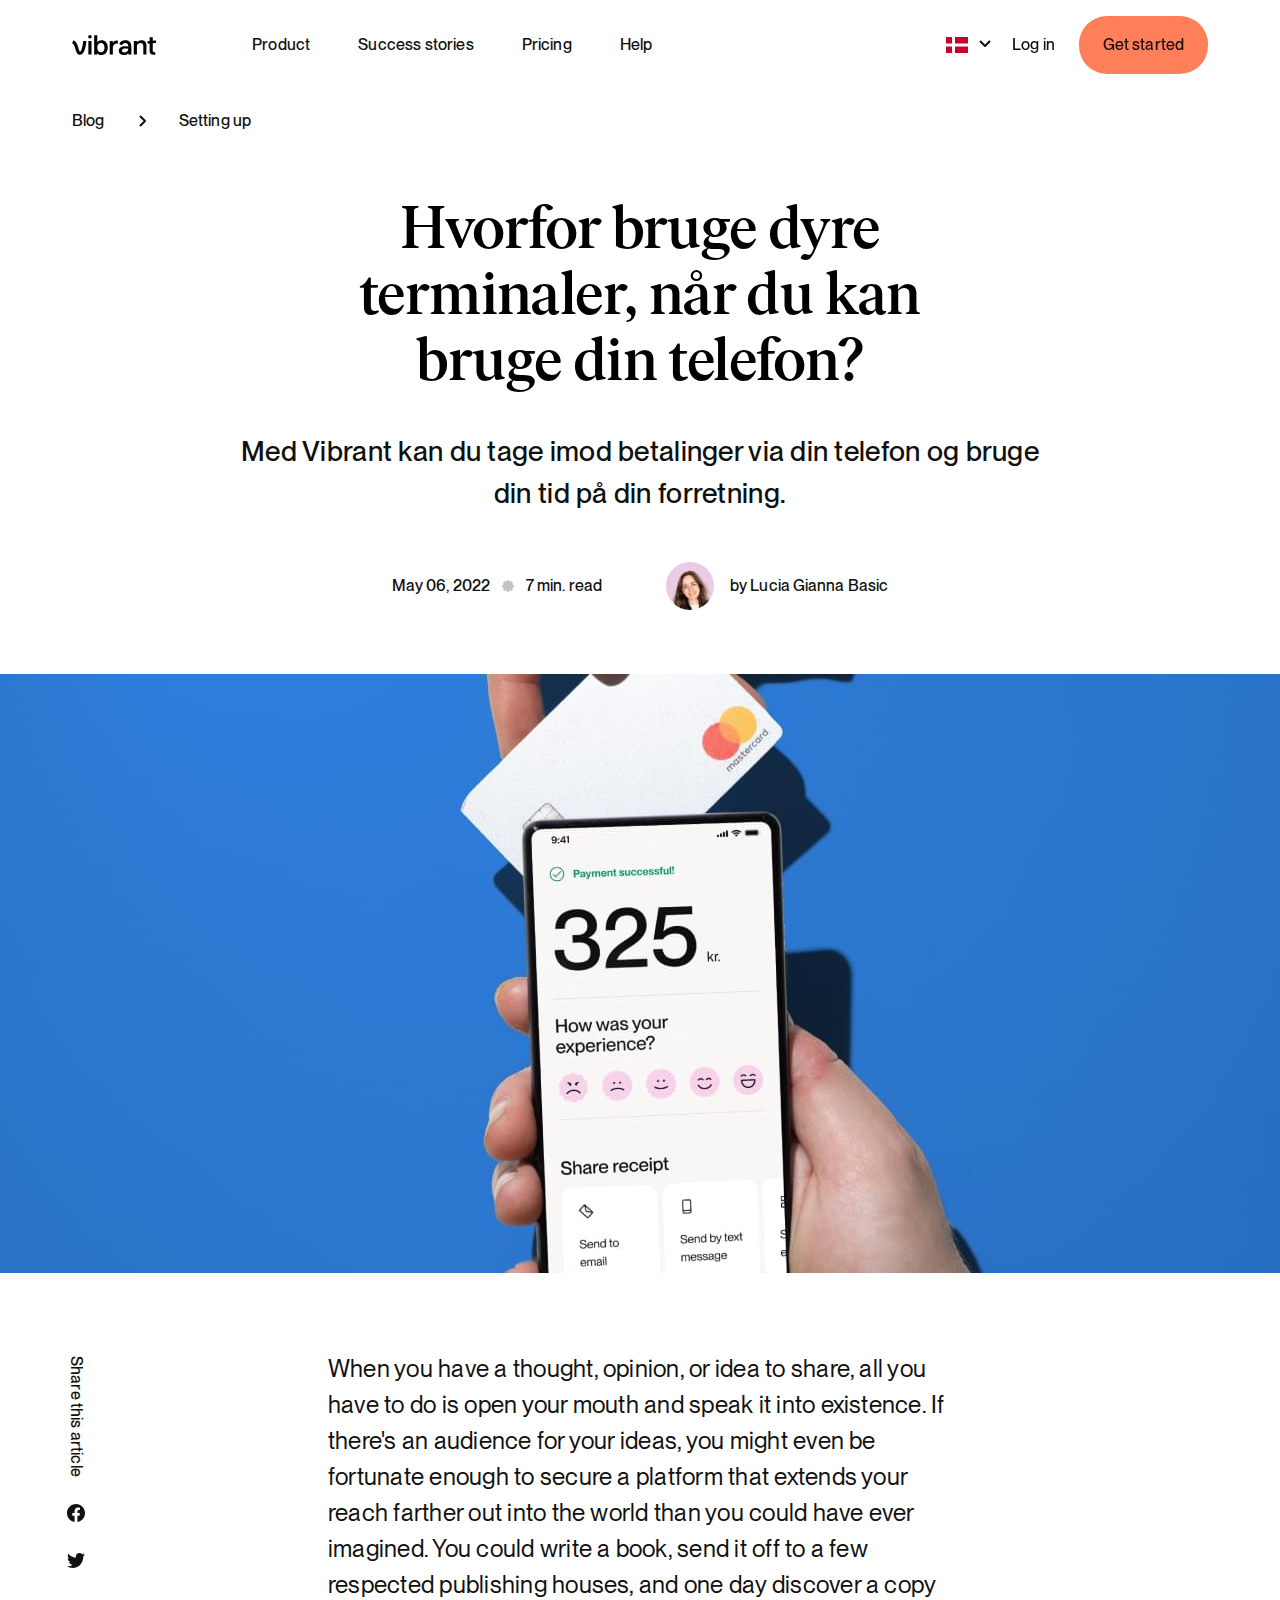
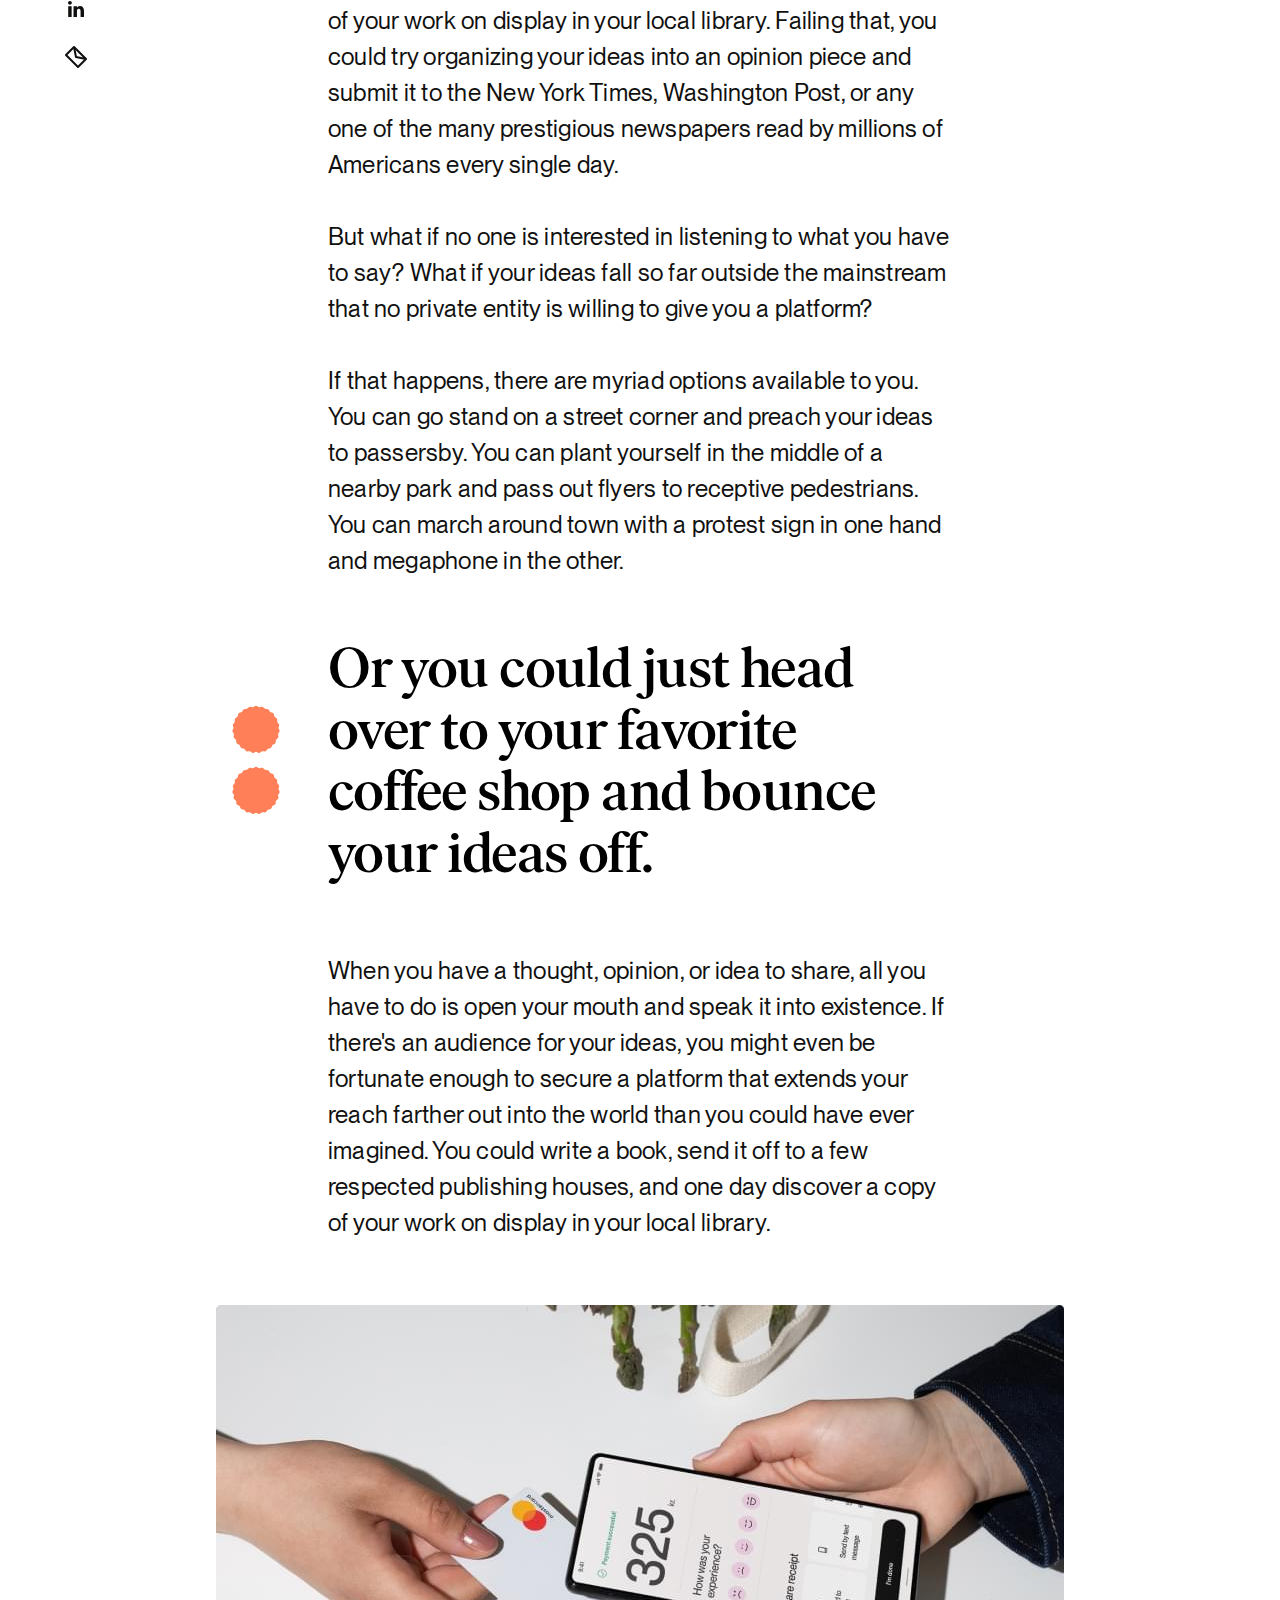
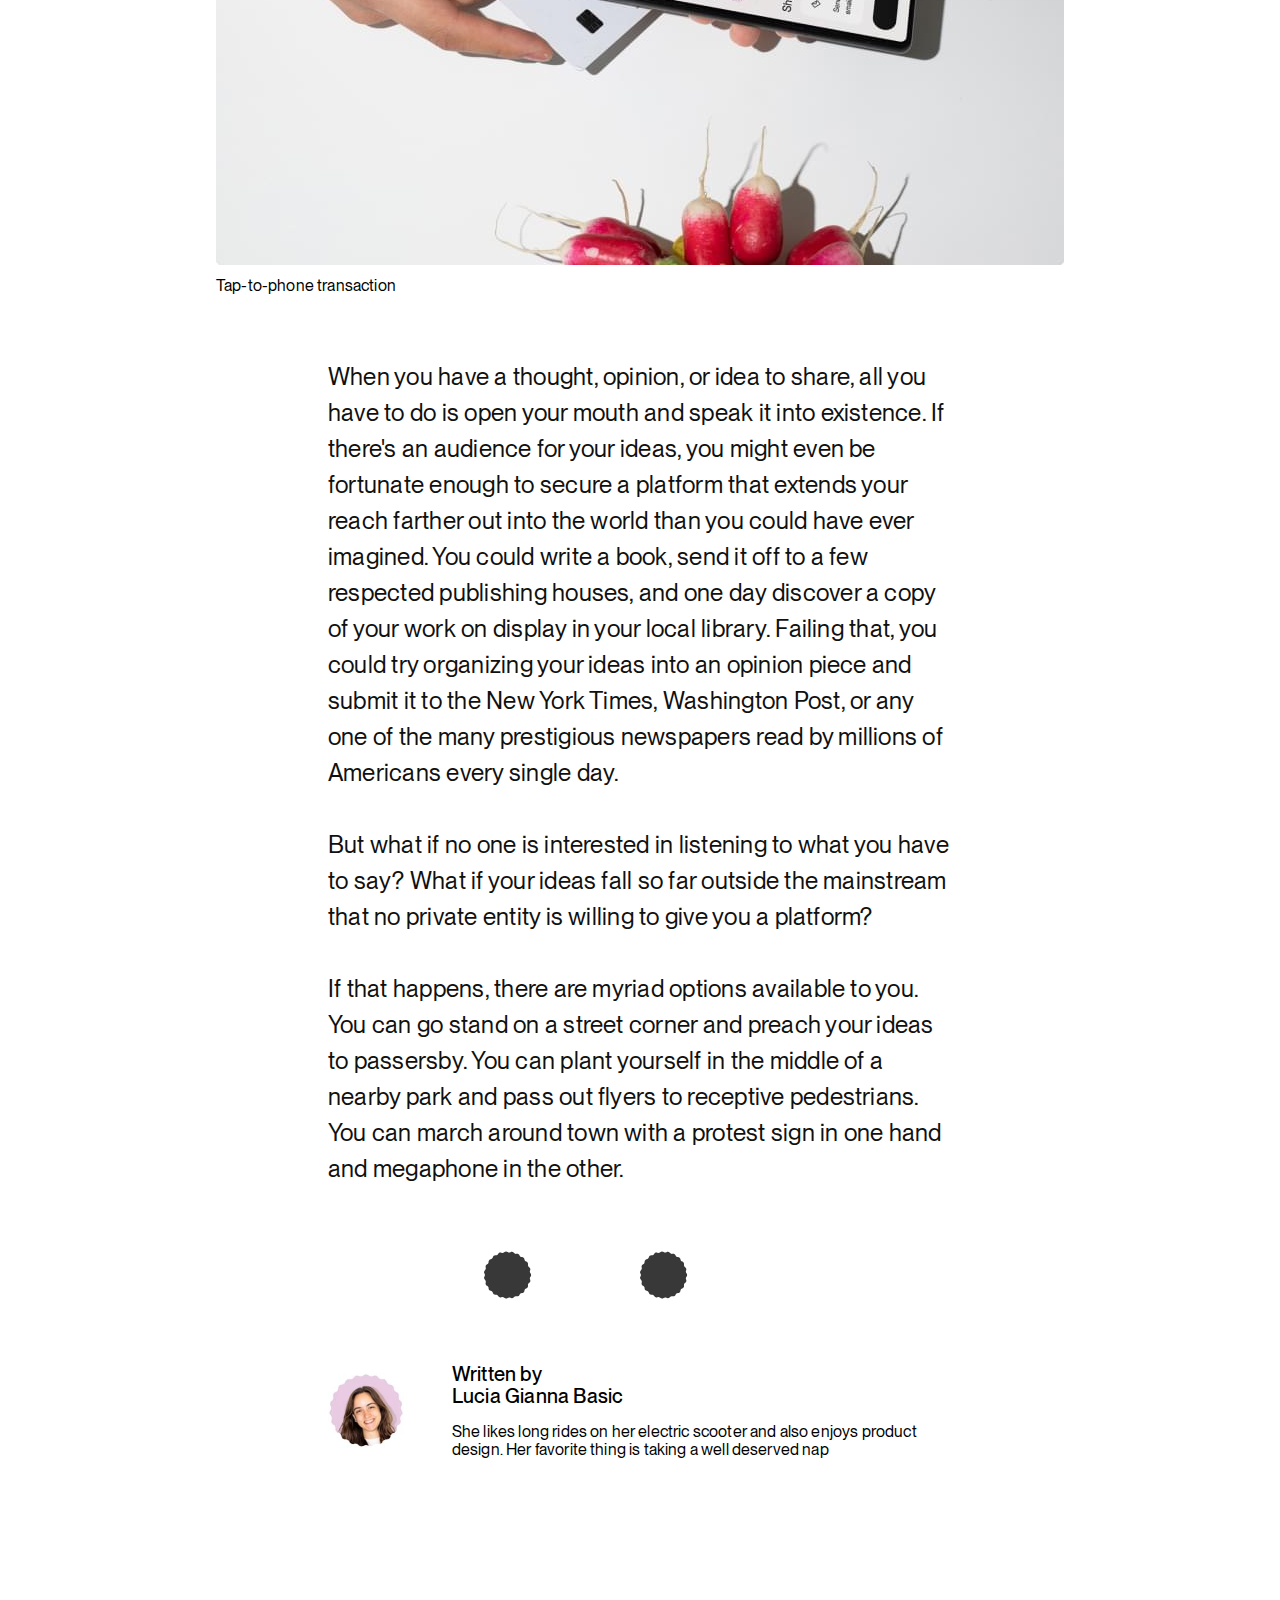
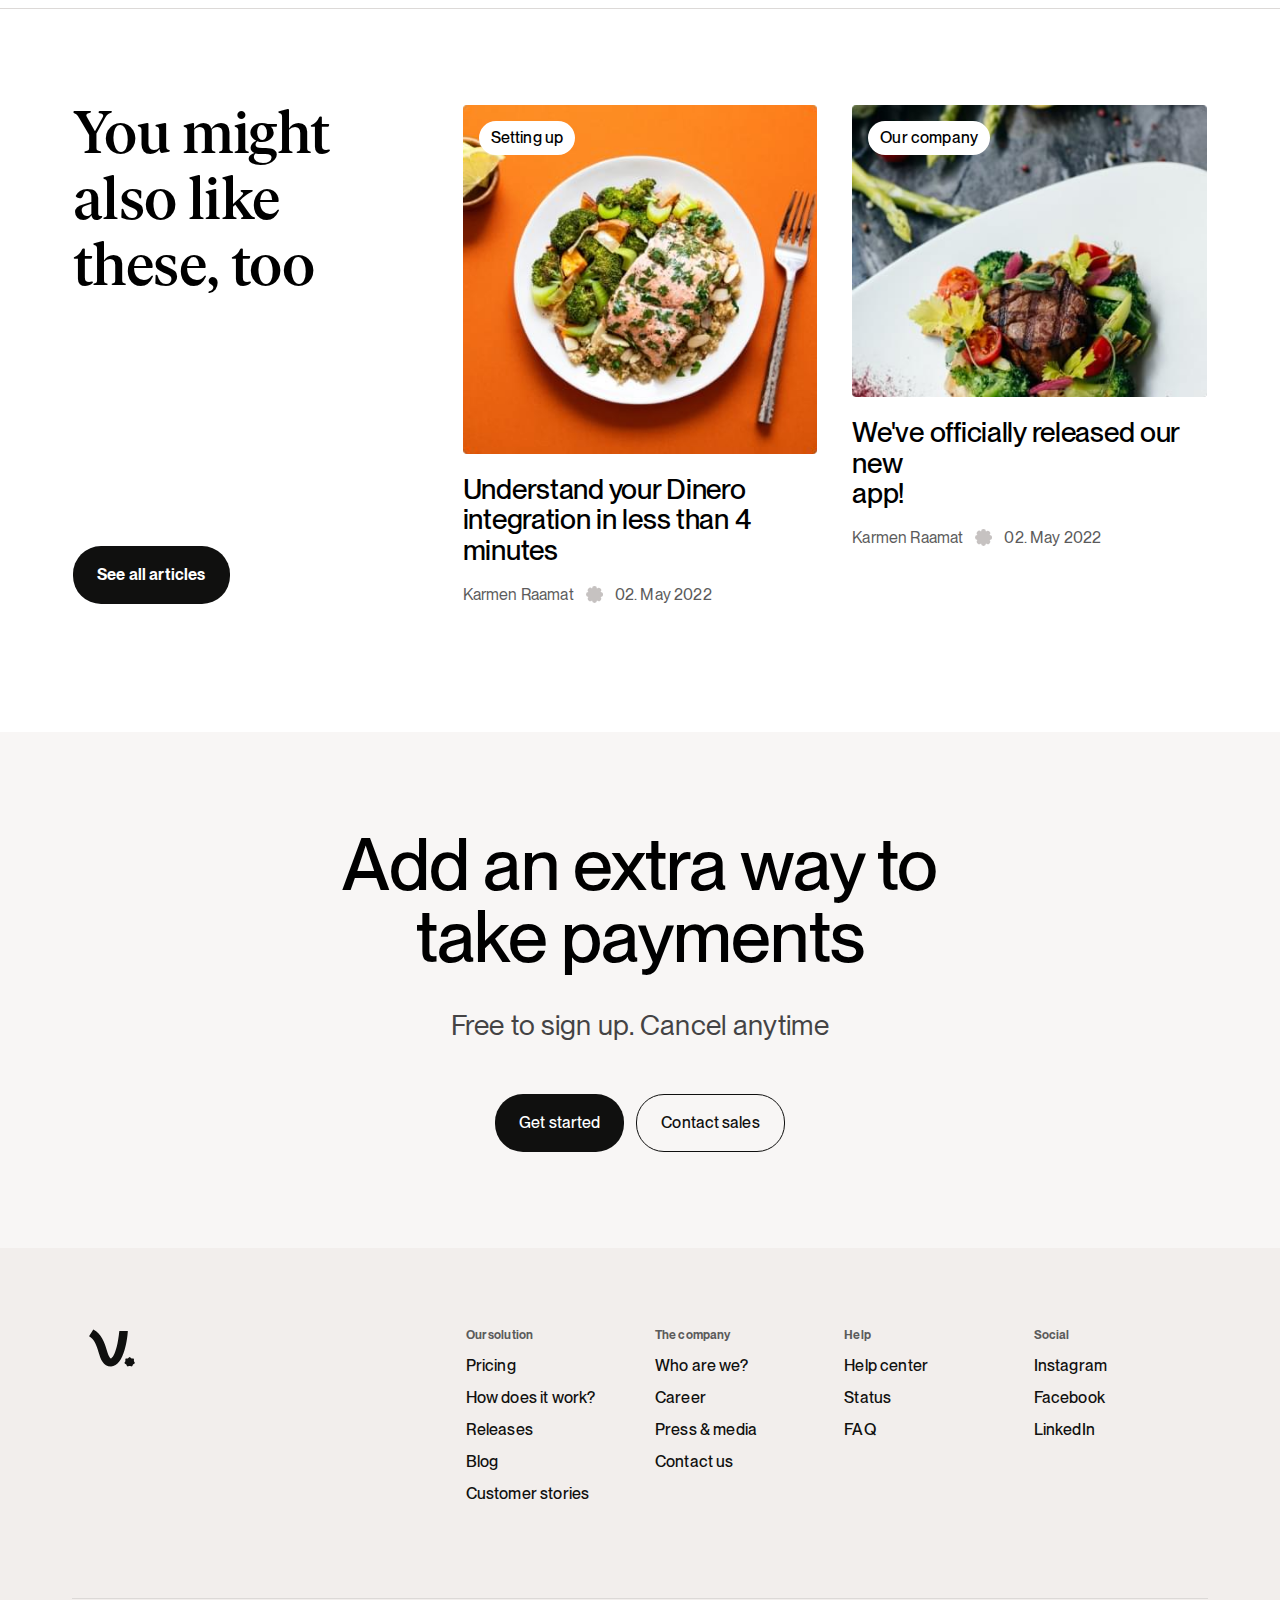
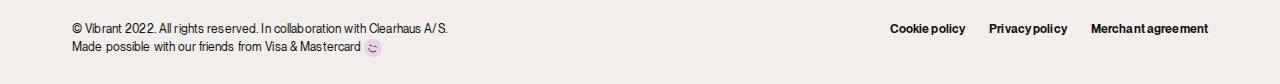
==== commit 0a101d60: "Update from https://github.com/vibrantly/monorepo/commit/2d00bc100d9dfed0db9f60d39f77fe784144ce5c" ====
--- a/blog-article.html
+++ b/blog-article.html
@@ -1,547 +1 @@
-<!DOCTYPE html>
-<html lang="en">
-  <head>
-    <meta charset="UTF-8">
-    <meta name="viewport" content="width=device-width,initial-scale=1">
-    <meta name="description" content="website">
-    <meta name="robots" content="index, follow">
-    <meta name="copyright" content="company">
-    <meta name="keywords" content="">
-    <title>Blog article</title>
-  <script defer="defer" src="index.js"></script><link href="index.css" rel="stylesheet"></head>
-
-  <body>
-    <header class="header">
-      <div class="container">
-        <div class="row">
-          <div class="col col--no-gutter header__container">
-            <div class="header__logo">
-              <a href="#" class="header__logo-img">
-                <img src="./assets/images/icon-logo.svg">
-              </a>
-            </div>
-            <nav class="header-nav" id="header-nav">
-              <ul class="menu">
-                <li class="menu-item">
-                  <a href="#" class="menu-item__link">Product</a>
-                </li>
-                <li class="menu-item">
-                  <a href="#" class="menu-item__link">Success stories</a>
-                </li>
-                <li class="menu-item">
-                  <a href="#" class="menu-item__link">Pricing</a>
-                </li>
-                <li class="menu-item">
-                  <a href="#" class="menu-item__link">Help</a>
-                </li>
-              </ul>
-            </nav>
-            <div class="header__controls">
-              <div class="menu-item--lang">
-                <div class="language-select" id="languageSelect">
-                  <a href="#" class="option">
-                    <img src="./assets/images/icon-da.svg" alt="">
-                  </a>
-                  <div class="options-container" id="optionsContainer">
-                    <a href="#" class="option">
-                      <img src="./assets/images/icon-es.svg" alt="">
-                    </a>
-                    <a href="#" class="option">
-                      <img src="./assets/images/icon-en.svg" alt="">
-                    </a>
-                  </div>
-                </div>
-              </div>
-              <button class="btn btn--link header__controls-item--login">
-                Log in
-              </button>
-              <button class="btn btn--secondary header__controls-item--started">
-                Get started
-              </button>
-            </div>
-          </div>
-          <!-- /.col col--no-gutter header__container header 1440px -->
-          <div class="col col--no-gutter header__container--tablet">
-            <div class="header__container--tablet-wrap">
-              <div class="header__logo">
-                <a href="#" class="header__logo-img">
-                  <img src="./assets/images/icon-logo.svg">
-                </a>
-              </div>
-              <div class="header__controls">
-                <div class="menu-item--lang">
-                  <div class="language-select" id="languageSelectTablet">
-                    <a href="#" class="option">
-                      <img src="./assets/images/icon-da.svg" alt="">
-                    </a>
-                    <div class="options-container" id="optionsContainerTablet">
-                      <a href="#" class="option">
-                        <img src="./assets/images/icon-es.svg" alt="">
-                      </a>
-                      <a href="#" class="option">
-                        <img src="./assets/images/icon-en.svg" alt="">
-                      </a>
-                    </div>
-                  </div>
-                </div>
-                <button class="btn btn--link header__controls-item--login">
-                  Log in
-                </button>
-                <button class="btn btn--secondary header__controls-item--started">
-                  Get started
-                </button>
-              </div>
-              <div class="header-nav-icon" id="navIconTablet">
-                <div class="header-nav-icon__button">
-                  <span class="header-nav-icon__line"></span>
-                  <span class="header-nav-icon__line"></span>
-                  <span class="header-nav-icon__line"></span>
-                </div>
-              </div>
-            </div>
-            <nav class="header-nav" id="header-nav-tablet">
-              <ul class="menu">
-                <li class="menu-item">
-                  <a href="#" class="menu-item__link">Product</a>
-                </li>
-                <li class="menu-item">
-                  <a href="#" class="menu-item__link">Success stories</a>
-                </li>
-                <li class="menu-item">
-                  <a href="#" class="menu-item__link">Pricing</a>
-                </li>
-                <li class="menu-item">
-                  <a href="#" class="menu-item__link">Help</a>
-                </li>
-              </ul>
-            </nav>
-          </div>
-          <!-- /.col col--no-gutter header__container--tablet 1024px-->
-          <div class="col col--no-gutter header__container--mobile">
-            <div class="header__container--mobile-wrap">
-              <div class="header__logo" id="headerLogoMobile">
-                <a href="#" class="header__logo-img">
-                  <img src="./assets/images/icon-logo.svg">
-                </a>
-                <div class="language-select" id="languageSelectMobile">
-                  <a href="#" class="option">
-                    <img src="./assets/images/icon-da.svg" alt="">
-                  </a>
-                  <div class="options-container" id="optionsContainerMobile">
-                    <a href="#" class="option">
-                      <img src="./assets/images/icon-es.svg" alt="">
-                    </a>
-                    <a href="#" class="option">
-                      <img src="./assets/images/icon-en.svg" alt="">
-                    </a>
-                  </div>
-                </div>
-              </div>
-              <div class="header-nav-icon" id="navIconMobile">
-                <div class="header-nav-icon__button">
-                  <span class="header-nav-icon__line"></span>
-                  <span class="header-nav-icon__line"></span>
-                  <span class="header-nav-icon__line"></span>
-                </div>
-              </div>
-            </div>
-            <!-- </div> -->
-            <nav class="header-nav" id="header-nav--mobile">
-              <ul class="menu">
-                <li class="menu-item">
-                  <a href="#" class="menu-item__link">Product</a>
-                </li>
-                <li class="menu-item">
-                  <a href="#" class="menu-item__link">Success stories</a>
-                </li>
-                <li class="menu-item">
-                  <a href="#" class="menu-item__link">Pricing</a>
-                </li>
-                <li class="menu-item">
-                  <a href="#" class="menu-item__link">Help</a>
-                </li>
-              </ul>
-              <div class="header__controls">
-                <button class="btn btn--link header__controls-item">
-                  Log in
-                </button>
-                <button class="btn btn--secondary header__controls-item">
-                  Get started
-                </button>
-              </div>
-            </nav>
-          </div>
-          <!-- /.col col--no-gutter header__container--mobile 375px-->
-        </div>
-        <!-- /.row -->
-      </div>
-      <!-- /.container -->
-    </header>
-    <!-- /.header -->
-    <main>
-      <section class="breadcrumb-section">
-        <div class="container">
-          <div class="row">
-            <div class="breadcrumb-section__container">
-              <p class="article article--md">Blog</p>
-              <div class="breadcrumb-section__icon"></div>
-              <p class="article article--md">Setting up</p>
-            </div>
-          </div>
-          <!-- /.row -->
-        </div>
-        <!-- /.container -->
-      </section>
-      <!-- /.breadcrumb-section -->
-      <section class="heading-section--article">
-        <h2 class="title title--h2">
-          Hvorfor bruge dyre<br>
-          terminaler, når du kan <br>
-          bruge din telefon?
-        </h2>
-        <p class="article article--xl heading-section--article__desc">
-          Med Vibrant kan du tage imod betalinger via din telefon og bruge
-          <br>
-          din tid på din forretning.
-        </p>
-        <div class="heading-section--article__author">
-          <div class="heading-section--article__author-info">
-            <p class="article--details">May 06, 2022</p>
-            <span class="heading-section--article__author-icon"><img src="./assets/images/icon-union.svg" alt="union"></span>
-            <span class="heading-section--article__author-icon heading-section--article__author-icon--orange"><img src="./assets/images/icon-union-orange.svg" alt="union"></span>
-            <p class="article--details">7 min. read</p>
-          </div>
-          <div class="heading-section--article__author-content">
-            <div class="heading-section--article__author-content--image">
-              <img src="./assets/images/icon-author.jpg" alt="">
-            </div>
-            <p class="article--details heading-section--article__author-content--name">
-              by Lucia Gianna Basic
-            </p>
-          </div>
-        </div>
-      </section>
-      <!-- /.heading-section--article -->
-      <section class="blog-item-section">
-        <div class="container">
-          <div class="row">
-            <div class="blog-item-section__image blog-item-section__image--first"></div>
-            <div class="share">
-              <p class="article article--md">Share this article</p>
-              <div class="share__social">
-                <a href="#">
-                  <div class="share__social-icon share__social-icon--facebook"></div>
-                </a>
-                <a href="#">
-                  <div class="share__social-icon share__social-icon--twitter"></div>
-                </a>
-                <a href="#">
-                  <div class="share__social-icon share__social-icon--linkedin"></div>
-                </a>
-                <a href="#">
-                  <div class="share__social-icon share__social-icon--email"></div>
-                </a>
-              </div>
-            </div>
-            <div class="blog-item-section__content">
-              <p class="article blog-item-section__text">
-                When you have a thought, opinion, or idea to share, all you have
-                to do is open your mouth and speak it into existence. If there's
-                an audience for your ideas, you might even be fortunate enough
-                to secure a platform that extends your reach farther out into
-                the world than you could have ever imagined. You could write a
-                book, send it off to a few respected publishing houses, and one
-                day discover a copy of your work on display in your local
-                library. Failing that, you could try organizing your ideas into
-                an opinion piece and submit it to the New York Times, Washington
-                Post, or any one of the many prestigious newspapers read by
-                millions of Americans every single day.
-                <br><br>
-                But what if no one is interested in listening to what you have
-                to say? What if your ideas fall so far outside the mainstream
-                that no private entity is willing to give you a platform?
-                <br><br>
-                If that happens, there are myriad options available to you. You
-                can go stand on a street corner and preach your ideas to
-                passersby. You can plant yourself in the middle of a nearby park
-                and pass out flyers to receptive pedestrians. You can march
-                around town with a protest sign in one hand and megaphone in the
-                other.
-              </p>
-              <blockquote class="blockquote blog-item-section__blockquote">
-                <h3 class="title title--h3">
-                  Or you could just head<br>
-                  over to your favorite<br>
-                  coffee shop and bounce<br>
-                  your ideas off.
-                </h3>
-              </blockquote>
-              <p class="article blog-item-section__text">
-                When you have a thought, opinion, or idea to share, all you have
-                to do is open your mouth and speak it into existence. If there's
-                an audience for your ideas, you might even be fortunate enough
-                to secure a platform that extends your reach farther out into
-                the world than you could have ever imagined. You could write a
-                book, send it off to a few respected publishing houses, and one
-                day discover a copy of your work on display in your local
-                library.
-              </p>
-            </div>
-            <div class="blog-item-section__image blog-item-section__image--second">
-              <div class="blog-item-section__image-cover"></div>
-              <p class="article blog-item-section__image-desc">
-                Tap-to-phone transaction
-              </p>
-            </div>
-            <div class="blog-item-section__content">
-              <p class="article blog-item-section__text">
-                When you have a thought, opinion, or idea to share, all you have
-                to do is open your mouth and speak it into existence. If there's
-                an audience for your ideas, you might even be fortunate enough
-                to secure a platform that extends your reach farther out into
-                the world than you could have ever imagined. You could write a
-                book, send it off to a few respected publishing houses, and one
-                day discover a copy of your work on display in your local
-                library. Failing that, you could try organizing your ideas into
-                an opinion piece and submit it to the New York Times, Washington
-                Post, or any one of the many prestigious newspapers read by
-                millions of Americans every single day.
-                <br><br>
-                But what if no one is interested in listening to what you have
-                to say? What if your ideas fall so far outside the mainstream
-                that no private entity is willing to give you a platform?
-                <br><br>
-                If that happens, there are myriad options available to you. You
-                can go stand on a street corner and preach your ideas to
-                passersby. You can plant yourself in the middle of a nearby park
-                and pass out flyers to receptive pedestrians. You can march
-                around town with a protest sign in one hand and megaphone in the
-                other.
-              </p>
-              <div class="blog-item-section__decoration"></div>
-              <div class="blog-item-section__content-author">
-                <div class="blog-item-section__content-author-img">
-                  <img src="./assets/images/icon-author-big.jpg" alt="">
-                </div>
-                <div class="blog-item-section__content-author-desc">
-                  <p class="article article--lg">
-                    Written by<br>
-                    Lucia Gianna Basic
-                  </p>
-                  <p class="article article--sm">
-                    She likes long rides on her electric scooter and also enjoys
-                    product design. Her favorite thing is taking a well deserved
-                    nap
-                  </p>
-                </div>
-              </div>
-            </div>
-          </div>
-        </div>
-      </section>
-      <!-- /.blog-item-section -->
-      <section class="related-articles-section">
-        <div class="related-articles-section__container">
-          <div class="related-articles-section__col">
-            <h2 class="title title--h2">
-              You might<br>
-              also like <br>
-              these, too
-            </h2>
-            <button class="btn btn--primary related-articles-section__btn">
-              See all articles
-            </button>
-          </div>
-          <div class="related-articles-section__col">
-            <div class="articles-section__item">
-              <div class="articles-section__img">
-                <a href="#" class="btn-category">Setting up</a>
-                <img src="./assets/images/article-1.jpg" alt="">
-              </div>
-              <h5 class="title title--h5">
-                Understand your Dinero<br>
-                integration in less than 4 minutes
-              </h5>
-              <div class="articles-section--author">
-                <p class="article article--sm">Karmen Raamat</p>
-                <span class="blog-article__icon"><img src="./assets/images/icon-union.svg" alt="union"></span>
-                <p class="article article--sm">02. May 2022</p>
-              </div>
-            </div>
-          </div>
-          <div class="related-articles-section__col">
-            <div class="articles-section__item">
-              <div class="articles-section__img">
-                <a href="#" class="btn-category">Our company</a>
-                <img src="./assets/images/article-3.jpg" alt="">
-              </div>
-              <h5 class="title title--h5">
-                We've officially released our new<br>
-                app!
-              </h5>
-              <div class="articles-section--author">
-                <p class="article article--sm">Karmen Raamat</p>
-                <span class="blog-article__icon"><img src="./assets/images/icon-union.svg" alt="union"></span>
-                <p class="article article--sm">02. May 2022</p>
-              </div>
-            </div>
-          </div>
-          <div class="slider">
-            <div class="slider-list">
-              <div class="slider-track">
-                <div class="slide">
-                  <div class="feature-section__col">
-                    <div class="feature-section__img--slider">
-                      <img src="./assets/images/dinero-slider-img.jpg" alt="">
-                    </div>
-                    <p class="article article--xl">
-                      Understand your Dinero integration in less than 4 minutes
-                    </p>
-                    <div class="articles-section--author">
-                      <p class="article article--sm">Karmen Raamat</p>
-                      <span class="blog-article__icon"><img src="./assets/images/icon-union.svg" alt="union"></span>
-                      <p class="article article--sm">02. May 2022</p>
-                    </div>
-                  </div>
-                </div>
-                <div class="slide">
-                  <div class="feature-section__col">
-                    <div class="feature-section__img--slider">
-                      <img src="./assets/images/dinero-slider-img.jpg" alt="">
-                    </div>
-                    <p class="article article--xl">
-                      You can now add products in your terminal
-                    </p>
-                    <p class="article article--sm">4 min. read</p>
-                  </div>
-                </div>
-                <div class="slide">
-                  <div class="feature-section__col">
-                    <div class="feature-section__img--slider">
-                      <img src="./assets/images/dinero-slider-img.jpg" alt="">
-                    </div>
-                    <p class="article article--xl">
-                      New stats view! Understand your day better than ever
-                    </p>
-                    <p class="article article--sm">4 min. read</p>
-                  </div>
-                </div>
-              </div>
-            </div>
-            <div class="slider-arrows">
-              <div class="prev disabled">&larr;</div>
-              <div class="next">&rarr;</div>
-            </div>
-          </div>
-          <!-- /.slider -->
-        </div>
-        <!-- /.related-articles-section__container -->
-      </section>
-      <!-- /.related-articles-section -->
-      <section class="cta-section-simple">
-        <div class="container">
-          <div class="row">
-            <div class="cta-section-simple__container">
-              <h2 class="title cta-section-simple__title">
-                Add an extra way to take payments
-              </h2>
-              <p class="article cta-section-simple__article">
-                Free to sign up. Cancel anytime
-              </p>
-              <div class="cta-section-simple__controls">
-                <button class="btn btn--primary">Get started</button>
-                <button class="btn btn--outlined">Contact sales</button>
-              </div>
-            </div>
-            <!-- /.cta-section--simple__container -->
-          </div>
-          <!-- .row -->
-        </div>
-        <!-- /.container -->
-      </section>
-      <!-- /.cta-section--shapes -->
-    </main>
-    <footer class="footer">
-      <!-- <div> -->
-      <div class="container">
-        <div class="row footer-content">
-          <div class="col col-4">
-            <div class="footer__logo">
-              <a href="#" class="footer__logo-img">
-                <img src="./assets/images/icon-logo-footer.svg">
-              </a>
-            </div>
-          </div>
-          <div class="col col--no-gutter col-8 col-xl-12">
-            <div class="d-flex justify-content-center">
-              <nav class="footer-nav d-flex flex-1">
-                <div class="col col-3 col-sm-6 footer-nav__col">
-                  <a href="#" class="footer-nav__item footer-nav__item-title">Our solution</a>
-                  <a href="#" class="footer-nav__item">Pricing</a>
-                  <a href="#" class="footer-nav__item">How does it work?</a>
-                  <a href="#" class="footer-nav__item">Releases</a>
-                  <a href="#" class="footer-nav__item">Blog</a>
-                  <a href="#" class="footer-nav__item">Customer stories</a>
-                </div>
-                <div class="col col-3 col-sm-6 footer-nav__col">
-                  <a href="#" class="footer-nav__item footer-nav__item-title">The company</a>
-                  <a href="#" class="footer-nav__item">Who are we?</a>
-                  <a href="#" class="footer-nav__item">Career</a>
-                  <a href="#" class="footer-nav__item">Press & media</a>
-                  <a href="#" class="footer-nav__item">Contact us</a>
-                </div>
-                <div class="col col-3 col-sm-6 footer-nav__col">
-                  <a href="#" class="footer-nav__item footer-nav__item-title">Help</a>
-                  <a href="#" class="footer-nav__item">Help center</a>
-                  <a href="#" class="footer-nav__item">Status</a>
-                  <a href="#" class="footer-nav__item">FAQ</a>
-                </div>
-                <div class="col col-3 col-sm-6 footer-nav__col">
-                  <a href="#" class="footer-nav__item footer-nav__item-title">Social</a>
-                  <a href="#" class="footer-nav__item">Instagram</a>
-                  <a href="#" class="footer-nav__item">Facebook</a>
-                  <a href="#" class="footer-nav__item">LinkedIn</a>
-                </div>
-              </nav>
-              <!-- /.footer-nav -->
-            </div>
-          </div>
-        </div>
-        <!-- /.row -->
-        <div class="row footer-info">
-          <div class="col col--no-gutter col-6 col-sm-12">
-            <div class="article article--sm footer-info__container footer-info__container-text">
-              © Vibrant 2022. All rights reserved. In collaboration with
-              Clearhaus A/S.
-              <div class="footer-info__container-text">
-                <div class="article article--sm footer-info__container-text">
-                  Made possible with our friends from Visa & Mastercard
-                </div>
-                <div class="footer-info__icon">
-                  <img src="./assets/images/icon-happy.svg" alt="">
-                </div>
-              </div>
-            </div>
-          </div>
-          <!-- /.col col--no-gutter col-6 -->
-          <div class="col col--no-gutter col-6 col-sm-12">
-            <div class="footer-info__policy">
-              <a href="#" class="footer-info__policy-item">Cookie policy</a>
-              <a href="#" class="footer-info__policy-item">Privacy policy</a>
-              <a href="#" class="footer-info__policy-item">Merchant agreement</a>
-            </div>
-          </div>
-          <!-- /.col col--no-gutter col-6 -->
-        </div>
-        <!-- /.row -->
-      </div>
-      <!-- /.container -->
-      <div class="move-to-top">
-        <div class="move-to-top__image">
-          <img src="./assets/images/icon-star.svg" alt="">
-        </div>
-      </div>
-    </footer>
-    <!-- /.footer -->
-  </body>
-</html>
+<!doctype html><html lang="en"><head><meta charset="UTF-8"/><meta name="viewport" content="width=device-width,initial-scale=1"/><meta name="description" content="website"/><meta name="robots" content="index, follow"/><meta name="copyright" content="company"/><meta name="keywords" content="website, config..."/><title>Blog article</title><link rel="stylesheet" href="main.css"/><script src="https://code.jquery.com/jquery-3.6.0.js" integrity="sha256-H+K7U5CnXl1h5ywQfKtSj8PCmoN9aaq30gDh27Xc0jk=" crossorigin="anonymous"></script><script defer="defer" src="/index.js"></script><link href="/index.css" rel="stylesheet"></head><body><header class="header" id="top"><div class="container"><div class="row"><div class="col col--no-gutter d-flex justify-content-between header__container"><div class="header__logo"><a href="index.html" class="header__logo-img"><img src="./assets/images/icon-logo.svg"/></a></div><div class="header-nav-icon"></div><nav class="header-nav" id="header-nav"><ul class="menu"><li class="menu-item"><a href="#" class="menu-item__link">Product</a></li><li class="menu-item"><a href="#" class="menu-item__link">Success stories</a></li><li class="menu-item"><a href="#" class="menu-item__link">Pricing</a></li><li class="menu-item"><a href="#" class="menu-item__link">Help</a></li><li class="menu-item menu-item--lang"><ul class="language-select"><li class="active option lang--da" data-lang="da"><img src="./assets/images/icon-da.svg" alt=""/></li><li data-lang="es" class="option lang--es"><img src="./assets/images/icon-es.svg" alt=""/></li><li data-lang="en" class="option lang--en"><img src="./assets/images/icon-en.svg" alt=""/></li></ul></li><li class="menu-item menu-item--mobile"><div class="header__controls"><button class="btn btn--link header__controls-item">Log in</button> <button class="btn btn--secondary header__controls-item">Get started</button></div></li></ul></nav></div></div></div></header><main><section class="breadcrumb-section"><div class="container"><div class="row"><div class="breadcrumb-section__container"><p class="article article--md">Blog</p><div class="breadcrumb-section__icon"></div><p class="article article--md">Setting up</p></div></div></div></section><section class="heading-section--article"><h2 class="title title--h2">Hvorfor bruge dyre<br/>terminaler, når du kan<br/>bruge din telefon?</h2><p class="article article--xl heading-section--article__desc">Med Vibrant kan du tage imod betalinger via din telefon og bruge<br/>din tid på din forretning.</p><div class="heading-section--article__author"><div class="heading-section--article__author-info"><p class="article--details">May 06, 2022</p><span class="heading-section--article__author-icon"><img src="./assets/images/icon-union.svg" alt="union"/></span><span class="heading-section--article__author-icon heading-section--article__author-icon--orange"><img src="./assets/images/icon-union-orange.svg" alt="union"/></span><p class="article--details">7 min. read</p></div><div class="heading-section--article__author-content"><div class="heading-section--article__author-content--image"><img src="./assets/images/icon-author.jpg" alt=""/></div><p class="article--details heading-section--article__author-content--name">by Lucia Gianna Basic</p></div></div></section><section class="blog-item-section"><div class="container"><div class="row"><div class="blog-item-section__image blog-item-section__image--first"></div><div class="share"><p class="article article--md">Share this article</p><div class="share__social"><a href="#"><div class="share__social-icon share__social-icon--facebook"></div></a><a href="#"><div class="share__social-icon share__social-icon--twitter"></div></a><a href="#"><div class="share__social-icon share__social-icon--linkedin"></div></a><a href="#"><div class="share__social-icon share__social-icon--email"></div></a></div></div><div class="blog-item-section__content"><p class="article blog-item-section__text">When you have a thought, opinion, or idea to share, all you have to do is open your mouth and speak it into existence. If there's an audience for your ideas, you might even be fortunate enough to secure a platform that extends your reach farther out into the world than you could have ever imagined. You could write a book, send it off to a few respected publishing houses, and one day discover a copy of your work on display in your local library. Failing that, you could try organizing your ideas into an opinion piece and submit it to the New York Times, Washington Post, or any one of the many prestigious newspapers read by millions of Americans every single day.<br/><br/>But what if no one is interested in listening to what you have to say? What if your ideas fall so far outside the mainstream that no private entity is willing to give you a platform?<br/><br/>If that happens, there are myriad options available to you. You can go stand on a street corner and preach your ideas to passersby. You can plant yourself in the middle of a nearby park and pass out flyers to receptive pedestrians. You can march around town with a protest sign in one hand and megaphone in the other.</p><blockquote class="blockquote blog-item-section__blockquote"><h3 class="title title--h3">Or you could just head<br/>over to your favorite<br/>coffee shop and bounce<br/>your ideas off.</h3></blockquote><p class="article blog-item-section__text">When you have a thought, opinion, or idea to share, all you have to do is open your mouth and speak it into existence. If there's an audience for your ideas, you might even be fortunate enough to secure a platform that extends your reach farther out into the world than you could have ever imagined. You could write a book, send it off to a few respected publishing houses, and one day discover a copy of your work on display in your local library.</p></div><div class="blog-item-section__image blog-item-section__image--second"><div class="blog-item-section__image-cover"></div><p class="article blog-item-section__image-desc">Tap-to-phone transaction</p></div><div class="blog-item-section__content"><p class="article blog-item-section__text">When you have a thought, opinion, or idea to share, all you have to do is open your mouth and speak it into existence. If there's an audience for your ideas, you might even be fortunate enough to secure a platform that extends your reach farther out into the world than you could have ever imagined. You could write a book, send it off to a few respected publishing houses, and one day discover a copy of your work on display in your local library. Failing that, you could try organizing your ideas into an opinion piece and submit it to the New York Times, Washington Post, or any one of the many prestigious newspapers read by millions of Americans every single day.<br/><br/>But what if no one is interested in listening to what you have to say? What if your ideas fall so far outside the mainstream that no private entity is willing to give you a platform?<br/><br/>If that happens, there are myriad options available to you. You can go stand on a street corner and preach your ideas to passersby. You can plant yourself in the middle of a nearby park and pass out flyers to receptive pedestrians. You can march around town with a protest sign in one hand and megaphone in the other.</p><div class="blog-item-section__decoration"></div><div class="blog-item-section__content-author"><div class="blog-item-section__content-author-img"><img src="./assets/images/icon-author-big.jpg" alt=""/></div><div class="blog-item-section__content-author-desc"><p class="article article--lg">Written by<br/>Lucia Gianna Basic</p><p class="article article--sm">She likes long rides on her electric scooter and also enjoys product design. Her favorite thing is taking a well deserved nap</p></div></div></div></div></div></section><section class="related-articles-section"><div class="related-articles-section__container"><div class="related-articles-section__col"><h2 class="title title--h2">You might<br/>also like<br/>these, too</h2><button class="btn btn--primary related-articles-section__btn">See all articles</button></div><div class="related-articles-section__col"><div class="articles-section__item"><div class="articles-section__img"><a href="#" class="btn-category">Setting up</a> <img src="./assets/images/article-1.jpg" alt=""/></div><h5 class="title title--h5">Understand your Dinero<br/>integration in less than 4 minutes</h5><div class="articles-section--author"><p class="article article--sm">Karmen Raamat</p><span class="blog-article__icon"><img src="./assets/images/icon-union.svg" alt="union"/></span><p class="article article--sm">02. May 2022</p></div></div></div><div class="related-articles-section__col"><div class="articles-section__item"><div class="articles-section__img"><a href="#" class="btn-category">Our company</a> <img src="./assets/images/article-3.jpg" alt=""/></div><h5 class="title title--h5">We've officially released our new<br/>app!</h5><div class="articles-section--author"><p class="article article--sm">Karmen Raamat</p><span class="blog-article__icon"><img src="./assets/images/icon-union.svg" alt="union"/></span><p class="article article--sm">02. May 2022</p></div></div></div><div class="slider"><div class="slider-list"><div class="slider-track"><div class="slide"><div class="feature-section__col"><div class="feature-section__img--slider"><img src="./assets/images/dinero-slider-img.jpg" alt=""/></div><p class="article article--xl">Understand your Dinero integration in less than 4 minutes</p><div class="articles-section--author"><p class="article article--sm">Karmen Raamat</p><span class="blog-article__icon"><img src="./assets/images/icon-union.svg" alt="union"/></span><p class="article article--sm">02. May 2022</p></div></div></div><div class="slide"><div class="feature-section__col"><div class="feature-section__img--slider"><img src="./assets/images/dinero-slider-img.jpg" alt=""/></div><p class="article article--xl">You can now add products in your terminal</p><p class="article article--sm">4 min. read</p></div></div><div class="slide"><div class="feature-section__col"><div class="feature-section__img--slider"><img src="./assets/images/dinero-slider-img.jpg" alt=""/></div><p class="article article--xl">New stats view! Understand your day better than ever</p><p class="article article--sm">4 min. read</p></div></div></div></div><div class="slider-arrows"><button type="button" class="prev">&larr;</button> <button type="button" class="next">&rarr;</button></div></div></div></section><section class="cta-section-simple"><div class="container"><div class="row"><div class="cta-section-simple__container"><h2 class="title cta-section-simple__title">Add an extra way to take payments</h2><p class="article cta-section-simple__article">Free to sign up. Cancel anytime</p><div class="cta-section-simple__controls"><button class="btn btn--primary">Get started</button> <button class="btn btn--outlined">Contact sales</button></div></div></div></div></section></main><footer class="footer"><div class="container"><div class="row footer-content"><div class="col col-4"><div class="footer__logo"><a href="#" class="footer__logo-img"><img src="./assets/images/icon-logo-footer.svg"/></a></div></div><div class="col col--no-gutter col-8 col-xl-12"><div class="d-flex justify-content-center"><nav class="footer-nav d-flex flex-1"><div class="col col-3 col-sm-6 footer-nav__col"><a href="#" class="footer-nav__item footer-nav__item-title">Our solution</a> <a href="#" class="footer-nav__item">Pricing</a> <a href="#" class="footer-nav__item">How does it work?</a> <a href="#" class="footer-nav__item">Releases</a> <a href="#" class="footer-nav__item">Blog</a> <a href="#" class="footer-nav__item">Customer stories</a></div><div class="col col-3 col-sm-6 footer-nav__col"><a href="#" class="footer-nav__item footer-nav__item-title">The company</a> <a href="#" class="footer-nav__item">Who are we?</a> <a href="#" class="footer-nav__item">Career</a> <a href="#" class="footer-nav__item">Press & media</a> <a href="#" class="footer-nav__item">Contact us</a></div><div class="col col-3 col-sm-6 footer-nav__col"><a href="#" class="footer-nav__item footer-nav__item-title">Help</a> <a href="#" class="footer-nav__item">Help center</a> <a href="#" class="footer-nav__item">Status</a> <a href="#" class="footer-nav__item">FAQ</a></div><div class="col col-3 col-sm-6 footer-nav__col"><a href="#" class="footer-nav__item footer-nav__item-title">Social</a> <a href="#" class="footer-nav__item">Instagram</a> <a href="#" class="footer-nav__item">Facebook</a> <a href="#" class="footer-nav__item">LinkedIn</a></div></nav></div></div></div><div class="row footer-info"><div class="col col--no-gutter col-6 col-sm-12"><div class="article article--sm footer-info__container footer-info__container-text">© Vibrant 2022. All rights reserved. In collaboration with Clearhaus A/S.<div class="footer-info__container-text"><div class="article article--sm footer-info__container-text">Made possible with our friends from Visa & Mastercard</div><div class="footer-info__icon"><img src="./assets/images/icon-happy.svg" alt=""/></div></div></div></div><div class="col col--no-gutter col-6 col-sm-12"><div class="footer-info__policy"><a href="#" class="footer-info__policy-item">Cookie policy</a> <a href="#" class="footer-info__policy-item">Privacy policy</a> <a href="#" class="footer-info__policy-item">Merchant agreement</a></div></div></div></div><div class="move-to-top"><a href="#top" aria-label="scroll to top"><div class="move-to-top__image"><img src="./assets/images/icon-star.svg" alt=""/></div></a></div></footer><script src="./index.js"></script></body></html>--- a/main.css
+++ b/main.css
@@ -0,0 +1 @@
+*,::after,::before{-webkit-box-sizing:border-box;box-sizing:border-box;margin:0;padding:0}html{font-size:10px}@media(prefers-reduced-motion: no-preference){html{scroll-behavior:smooth}}body{min-width:320px;max-width:2560px;min-height:100vh;font-family:"PPNeueMontreal-Regular";font-family:var(--kmnd-body-font-family);font-size:1rem;font-weight:500;font-weight:var(--kmnd-body-font-weight);letter-spacing:0.01em;letter-spacing:var(--kmnd-body-letter-spacing);line-height:1;line-height:var(--kmnd-body-line-height, 1.1);color:#444344;color:var(--kmnd-body-color, #000);background-color:#fff;background-color:var(--kmnd-body-background-color);margin:0 auto;overflow-x:hidden;-webkit-font-smoothing:antialiased;-webkit-tap-highlight-color:rgba(0,0,0,0);-webkit-text-decoration-skip:objects;text-decoration-skip:objects;text-rendering:optimizeLegibility;-webkit-text-size-adjust:100%;-ms-text-size-adjust:100%;text-size-adjust:100%}a{font-family:"PPNeueMontreal-Medium";font-family:var(--kmnd-a-font-family, inherit);font-size:inherit;font-weight:500;font-weight:var(--kmnd-a-font-weight, 500);line-height:1;line-height:var(--kmnd-a-line-height);letter-spacing:0.01em;letter-spacing:var(--kmnd-a-letter-spacing, 0.025rem);color:#10100f;color:var(--kmnd-a-color, inherit);background-color:#fff;background-color:var(--kmnd-a-background-color, transparent);text-decoration:none;-webkit-text-decoration:var(--kmnd-a-text-decoration, none);text-decoration:var(--kmnd-a-text-decoration, none);outline:none;-webkit-transition:all 0,5s ease;transition:all 0,5s ease}a:hover{color:inherit;color:var(--kmnd-a-hover-color, inherit);background-color:transparent;background-color:var(--kmnd-a-hover-background-color, transparent);text-decoration:none;-webkit-text-decoration:var(--kmnd-a-hover-text-decoration, none);text-decoration:var(--kmnd-a-hover-text-decoration, none);opacity:1;opacity:var(--kmnd-a-hover-opacity, 1)}button,input[type=submit]{display:inline-block;font-family:"PPNeueMontreal-Medium";font-family:var(--kmnd-cta-font-family, inherit);font-size:16px;font-size:var(--kmnd-cta-font-size, inherit);font-weight:500;font-weight:var(--kmnd-cta-font-weight, inherit);letter-spacing:0, 25;letter-spacing:var(--kmnd-cta-letter-spacing, inherit);line-height:1;line-height:var(--kmnd-cta-line-height);color:#fff;color:var(--kmnd-cta-color, inherit);background-color:#10100F;background-color:var(--kmnd-cta-background-color, transparent);text-decoration:none;-webkit-text-decoration:var(--kmnd-cta-text-decoration, none);text-decoration:var(--kmnd-cta-text-decoration, none);border:none;border:var(--kmnd-cta-border, none);padding:10px 20px;padding:var(--kmnd-cta-padding, 10px);margin:0;margin:var(--kmnd-cta-margin, 10px);border-radius:28px;border-radius:var(--kmnd-cta-border-radius, 0);-webkit-transition:all 0,5s ease;transition:all 0,5s ease;outline:none;cursor:pointer}button:hover,input[type=submit]:hover{color:#fff;color:var(--kmnd-cta-hover-color);background-color:#444344;background-color:var(--kmnd-cta-hover-background-color);text-decoration:none;-webkit-text-decoration:var(--kmnd-cta-hover-text-decoration);text-decoration:var(--kmnd-cta-hover-text-decoration);border-color:none;border-color:var(--kmnd-cta-hover-border-color);border-radius:28px;border-radius:var(--kmnd-cta-hover-border-radius)}input[type=text],input[type=email],input[type=search]{font-family:"PPNeueMontreal-Medium";font-family:var(--kmnd-input-font-family, inherit);font-size:16px;font-size:var(--kmnd-input-font-size, inherit);font-weight:500;font-weight:var(--kmnd-input-font-weight, inherit);color:#10100f;color:var(--kmnd-input-color, inherit);background-color:#fff;background-color:var(--kmnd-input-background-color, transparent);border:0;border:var(--kmnd-input-border, 0);padding:19px 24px;padding:var(--kmnd-input-padding, 0);margin:0;margin:var(--kmnd-input-margin, 0);border-radius:28px;border-radius:var(--kmnd-input-border-radius, 0);-webkit-transition:all 0,5s ease;transition:all 0,5s ease;outline:none}header>nav,.container{max-width:1440px;max-width:var(--kmnd-container-max-width, 1170px);width:100%;padding:0 10px;margin:0 auto}.section,main>article{padding-top:var();padding-bottom:var()}h1,h2,h3,h4,h5{font-size:var();font-weight:var();margin:var()}ul{list-style:none;margin:0;padding:0}select{background-color:rgba(0,0,0,0);border:none;padding:0;margin:0;width:100%;font-family:inherit;font-size:inherit;cursor:pointer;line-height:inherit}img{border:0;display:block;height:auto;width:100%}@media(max-width: 576px){.main{overflow:hidden}}.title{font-weight:500;letter-spacing:-0.01em;text-transform:inherit}@font-face{font-display:swap;font-family:"PPNeueMontreal-Regular";font-style:"normal";font-weight:"normal";src:url([data-uri]) format("woff2");src:url([data-uri]) format("woff")}@font-face{font-display:swap;font-family:"PPNeueMontreal-Medium";font-style:"normal";font-weight:"normal";src:url([data-uri]) format("woff2");src:url([data-uri]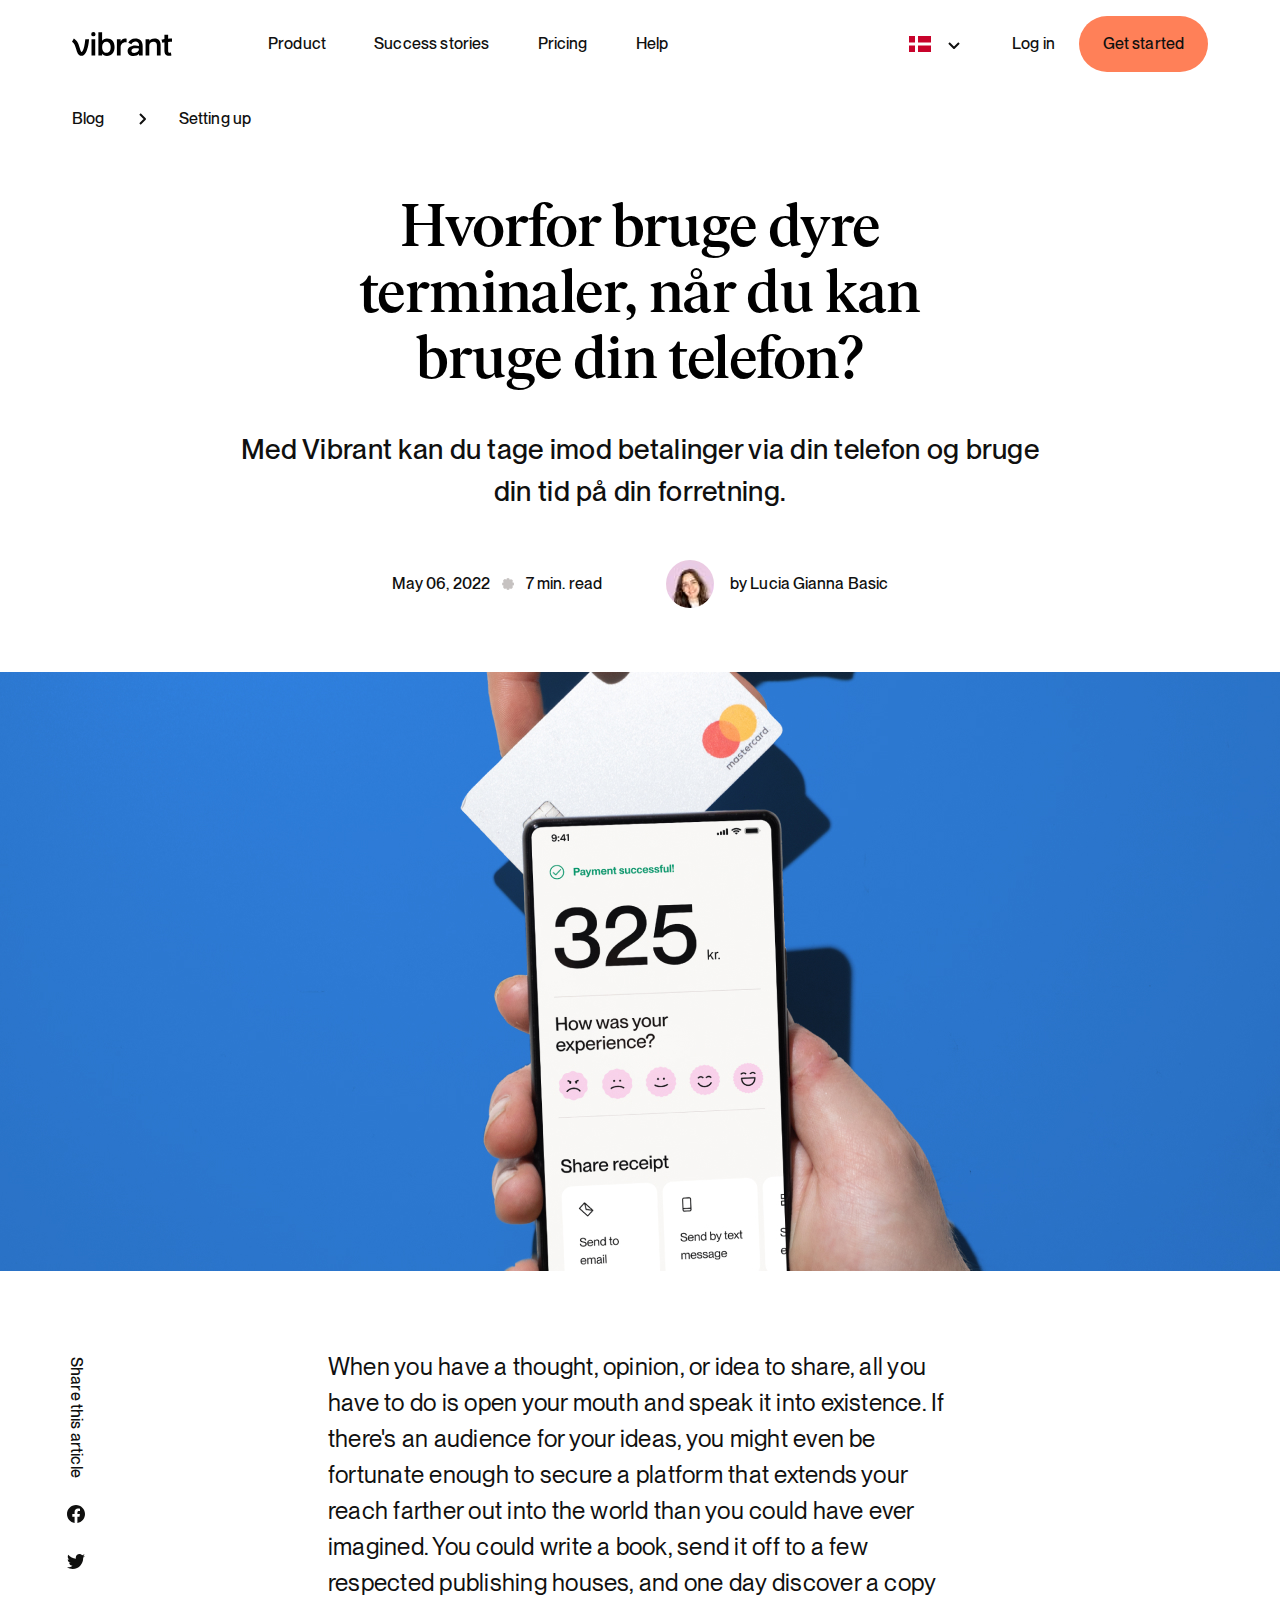
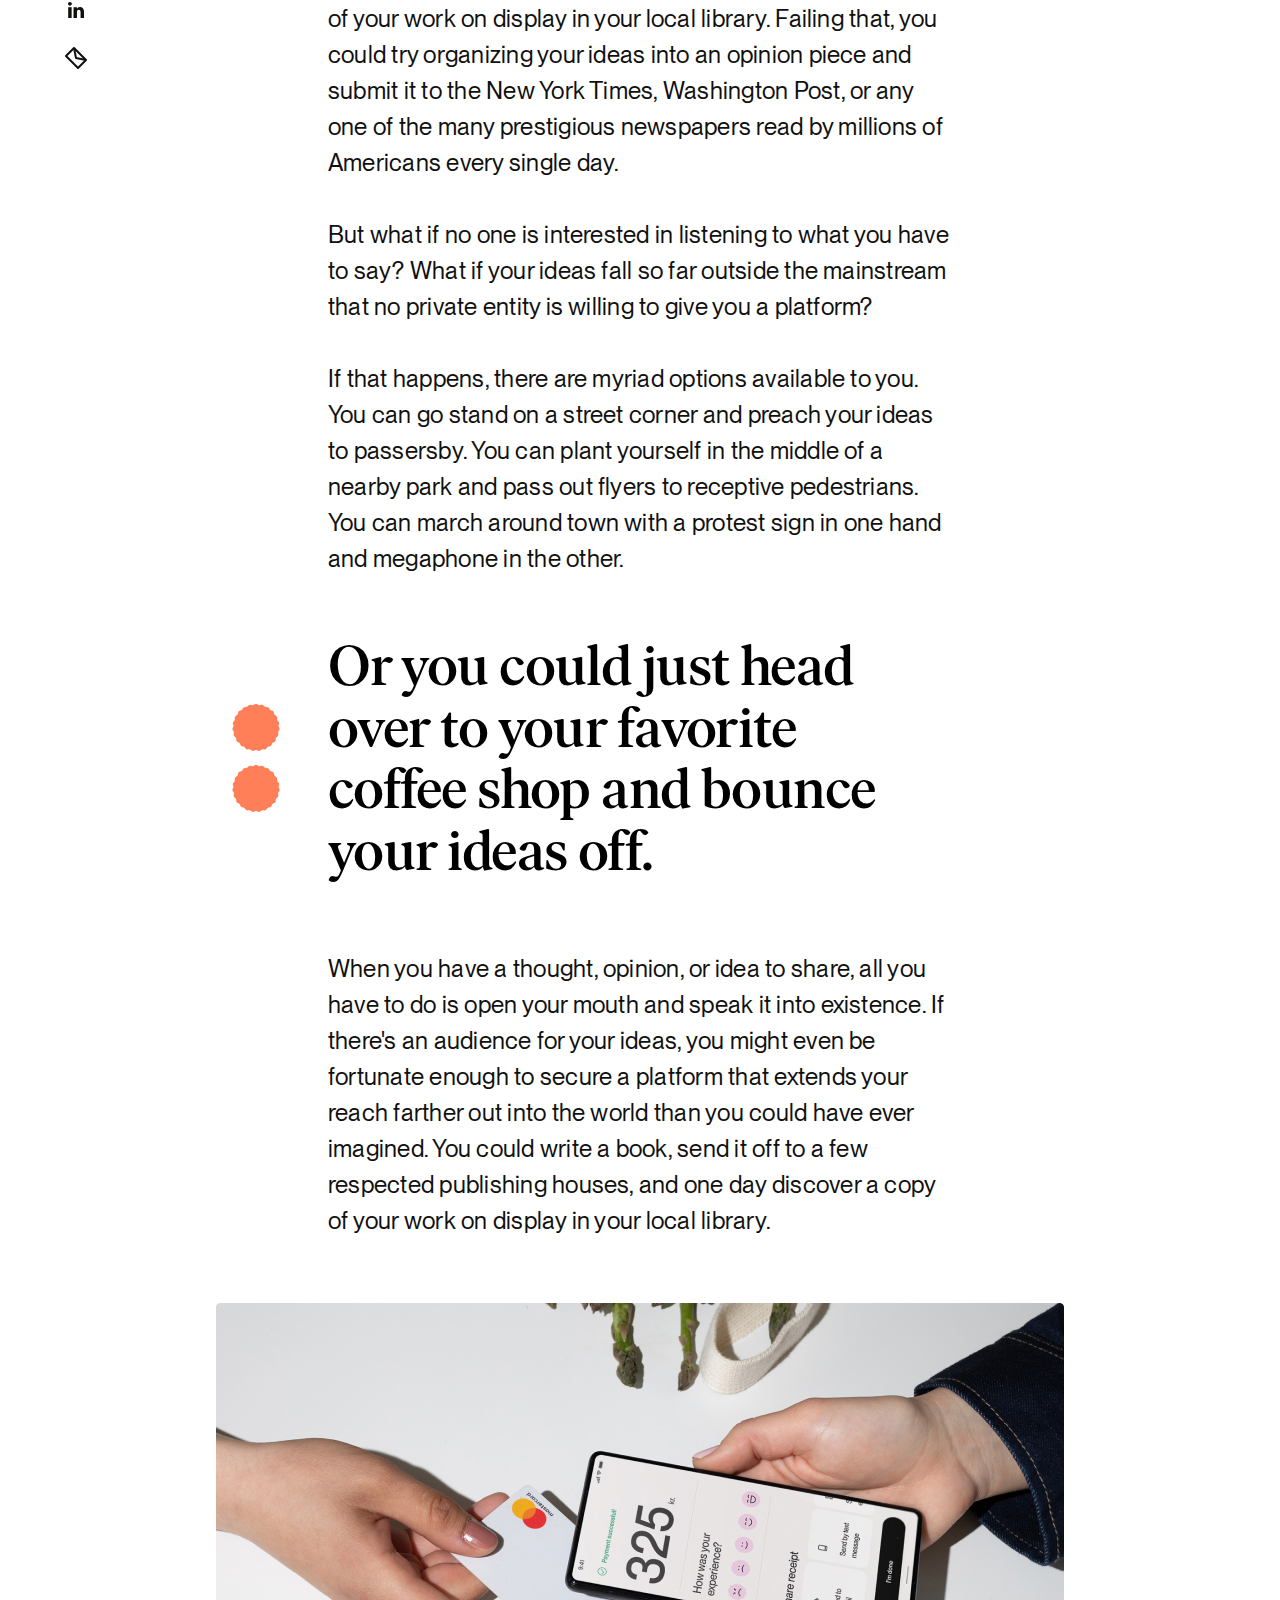
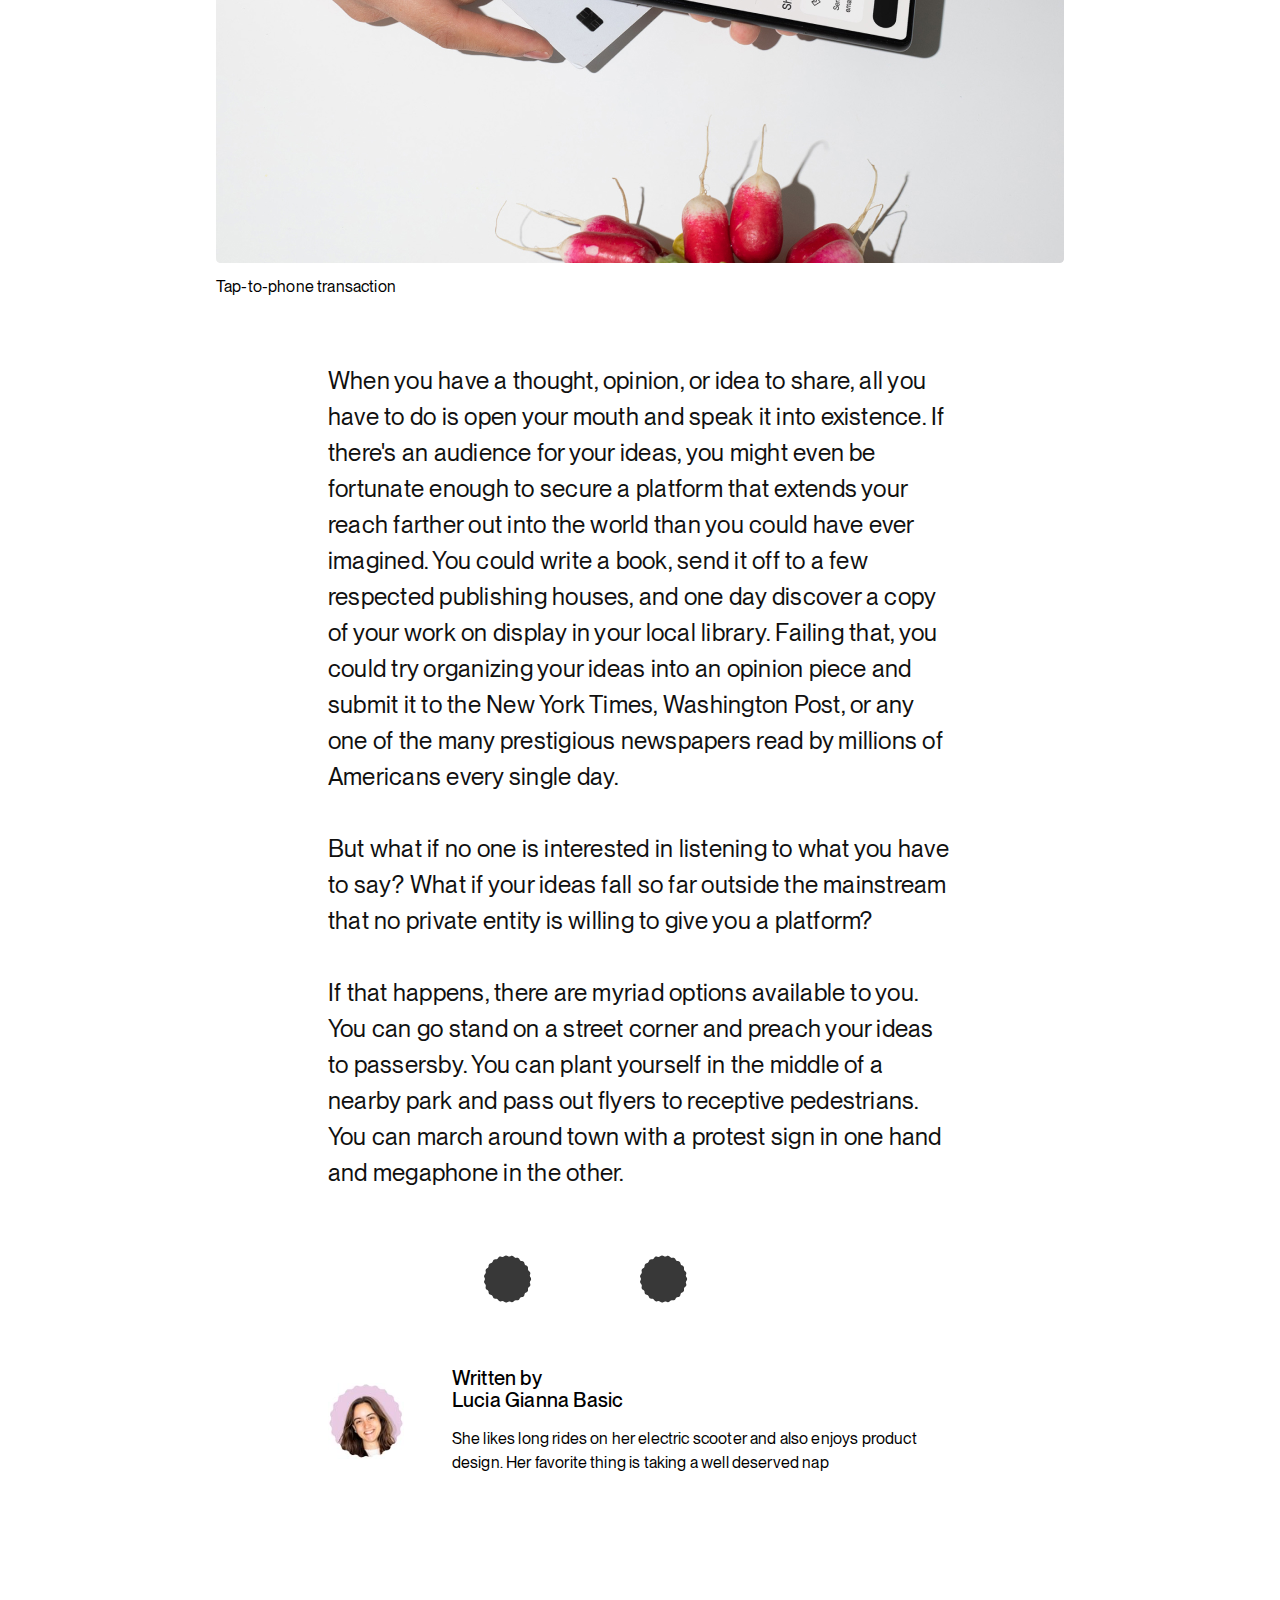
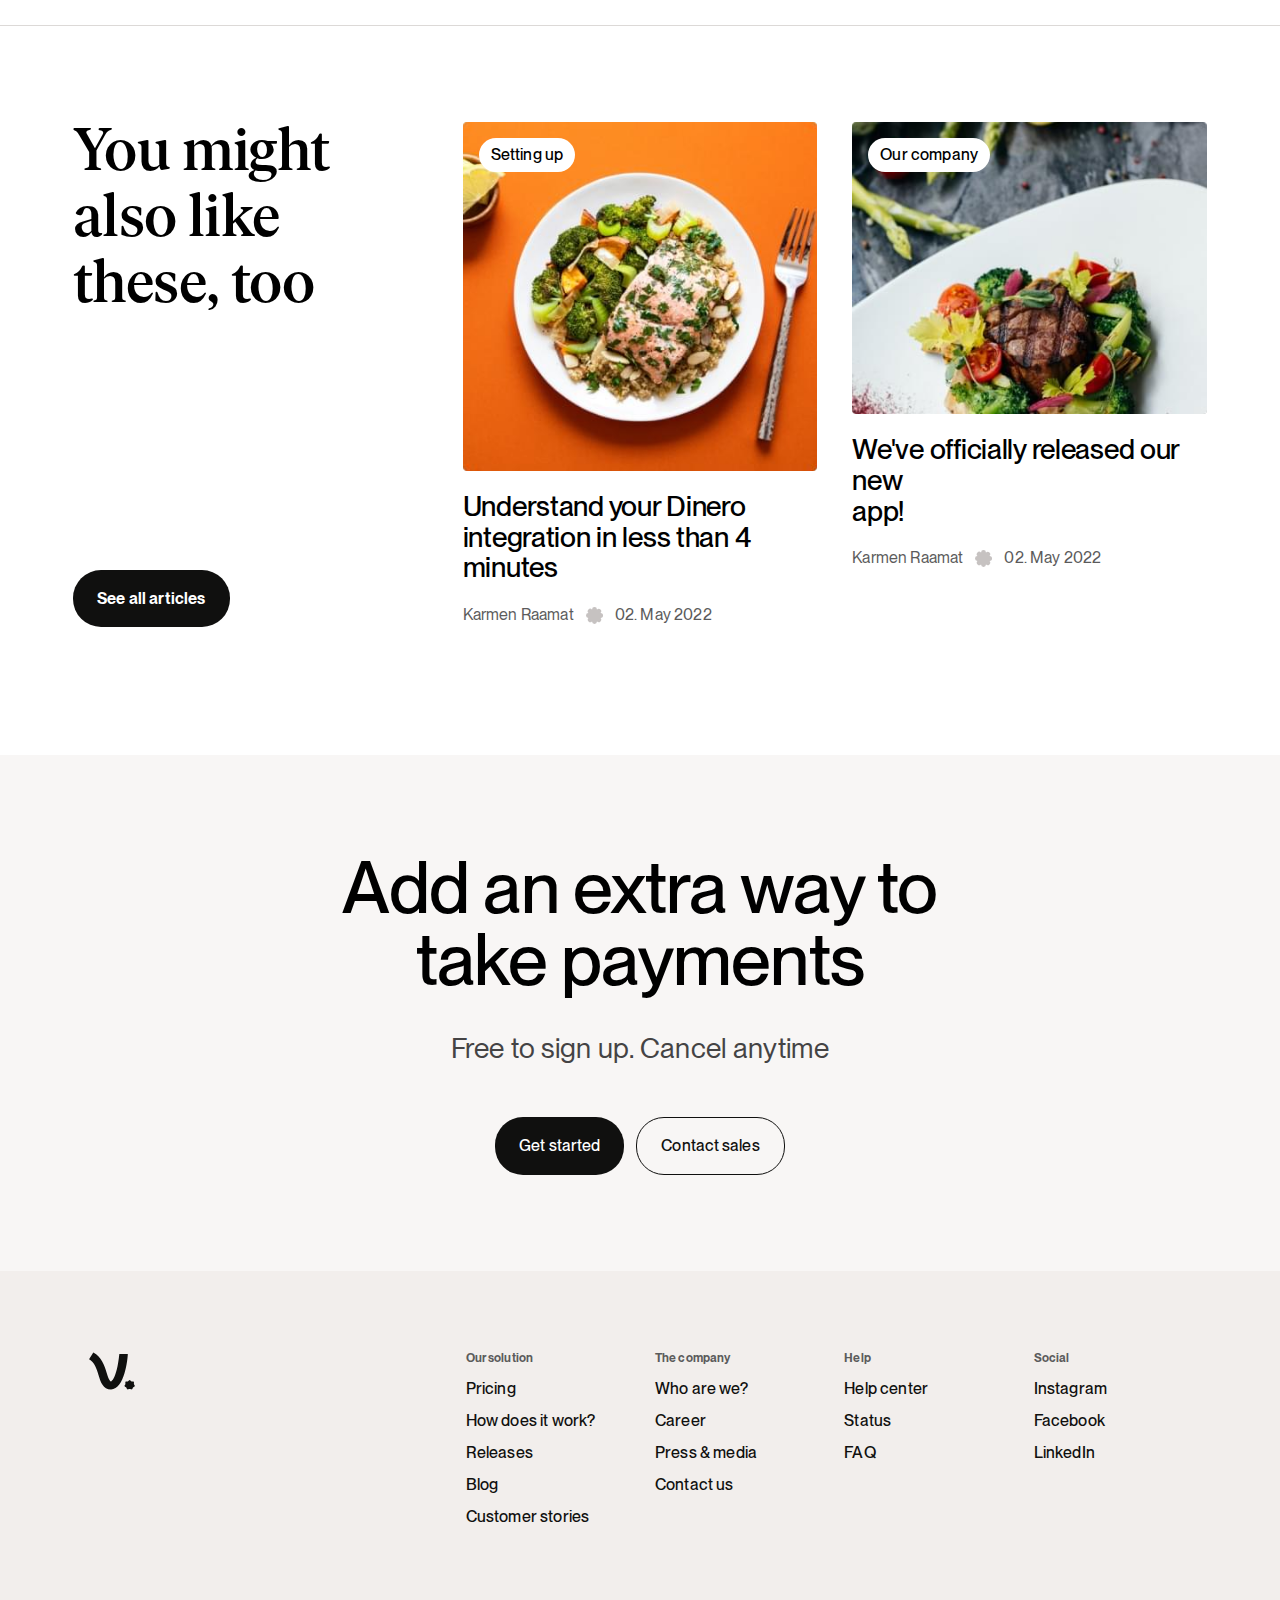
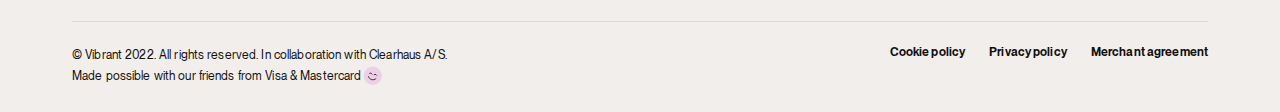
==== commit d4a75860: "Update from https://github.com/vibrantly/monorepo/commit/d8a787317234c0cb38d648e449b8df45207d7fb9" ====
--- a/blog-article.html
+++ b/blog-article.html
@@ -1 +1,547 @@
-<!doctype html><html lang="en"><head><meta charset="UTF-8"/><meta name="viewport" content="width=device-width,initial-scale=1"/><meta name="description" content="website"/><meta name="robots" content="index, follow"/><meta name="copyright" content="company"/><meta name="keywords" content="website, config..."/><title>Blog article</title><link rel="stylesheet" href="main.css"/><script src="https://code.jquery.com/jquery-3.6.0.js" integrity="sha256-H+K7U5CnXl1h5ywQfKtSj8PCmoN9aaq30gDh27Xc0jk=" crossorigin="anonymous"></script><script defer="defer" src="/index.js"></script><link href="/index.css" rel="stylesheet"></head><body><header class="header" id="top"><div class="container"><div class="row"><div class="col col--no-gutter d-flex justify-content-between header__container"><div class="header__logo"><a href="index.html" class="header__logo-img"><img src="./assets/images/icon-logo.svg"/></a></div><div class="header-nav-icon"></div><nav class="header-nav" id="header-nav"><ul class="menu"><li class="menu-item"><a href="#" class="menu-item__link">Product</a></li><li class="menu-item"><a href="#" class="menu-item__link">Success stories</a></li><li class="menu-item"><a href="#" class="menu-item__link">Pricing</a></li><li class="menu-item"><a href="#" class="menu-item__link">Help</a></li><li class="menu-item menu-item--lang"><ul class="language-select"><li class="active option lang--da" data-lang="da"><img src="./assets/images/icon-da.svg" alt=""/></li><li data-lang="es" class="option lang--es"><img src="./assets/images/icon-es.svg" alt=""/></li><li data-lang="en" class="option lang--en"><img src="./assets/images/icon-en.svg" alt=""/></li></ul></li><li class="menu-item menu-item--mobile"><div class="header__controls"><button class="btn btn--link header__controls-item">Log in</button> <button class="btn btn--secondary header__controls-item">Get started</button></div></li></ul></nav></div></div></div></header><main><section class="breadcrumb-section"><div class="container"><div class="row"><div class="breadcrumb-section__container"><p class="article article--md">Blog</p><div class="breadcrumb-section__icon"></div><p class="article article--md">Setting up</p></div></div></div></section><section class="heading-section--article"><h2 class="title title--h2">Hvorfor bruge dyre<br/>terminaler, når du kan<br/>bruge din telefon?</h2><p class="article article--xl heading-section--article__desc">Med Vibrant kan du tage imod betalinger via din telefon og bruge<br/>din tid på din forretning.</p><div class="heading-section--article__author"><div class="heading-section--article__author-info"><p class="article--details">May 06, 2022</p><span class="heading-section--article__author-icon"><img src="./assets/images/icon-union.svg" alt="union"/></span><span class="heading-section--article__author-icon heading-section--article__author-icon--orange"><img src="./assets/images/icon-union-orange.svg" alt="union"/></span><p class="article--details">7 min. read</p></div><div class="heading-section--article__author-content"><div class="heading-section--article__author-content--image"><img src="./assets/images/icon-author.jpg" alt=""/></div><p class="article--details heading-section--article__author-content--name">by Lucia Gianna Basic</p></div></div></section><section class="blog-item-section"><div class="container"><div class="row"><div class="blog-item-section__image blog-item-section__image--first"></div><div class="share"><p class="article article--md">Share this article</p><div class="share__social"><a href="#"><div class="share__social-icon share__social-icon--facebook"></div></a><a href="#"><div class="share__social-icon share__social-icon--twitter"></div></a><a href="#"><div class="share__social-icon share__social-icon--linkedin"></div></a><a href="#"><div class="share__social-icon share__social-icon--email"></div></a></div></div><div class="blog-item-section__content"><p class="article blog-item-section__text">When you have a thought, opinion, or idea to share, all you have to do is open your mouth and speak it into existence. If there's an audience for your ideas, you might even be fortunate enough to secure a platform that extends your reach farther out into the world than you could have ever imagined. You could write a book, send it off to a few respected publishing houses, and one day discover a copy of your work on display in your local library. Failing that, you could try organizing your ideas into an opinion piece and submit it to the New York Times, Washington Post, or any one of the many prestigious newspapers read by millions of Americans every single day.<br/><br/>But what if no one is interested in listening to what you have to say? What if your ideas fall so far outside the mainstream that no private entity is willing to give you a platform?<br/><br/>If that happens, there are myriad options available to you. You can go stand on a street corner and preach your ideas to passersby. You can plant yourself in the middle of a nearby park and pass out flyers to receptive pedestrians. You can march around town with a protest sign in one hand and megaphone in the other.</p><blockquote class="blockquote blog-item-section__blockquote"><h3 class="title title--h3">Or you could just head<br/>over to your favorite<br/>coffee shop and bounce<br/>your ideas off.</h3></blockquote><p class="article blog-item-section__text">When you have a thought, opinion, or idea to share, all you have to do is open your mouth and speak it into existence. If there's an audience for your ideas, you might even be fortunate enough to secure a platform that extends your reach farther out into the world than you could have ever imagined. You could write a book, send it off to a few respected publishing houses, and one day discover a copy of your work on display in your local library.</p></div><div class="blog-item-section__image blog-item-section__image--second"><div class="blog-item-section__image-cover"></div><p class="article blog-item-section__image-desc">Tap-to-phone transaction</p></div><div class="blog-item-section__content"><p class="article blog-item-section__text">When you have a thought, opinion, or idea to share, all you have to do is open your mouth and speak it into existence. If there's an audience for your ideas, you might even be fortunate enough to secure a platform that extends your reach farther out into the world than you could have ever imagined. You could write a book, send it off to a few respected publishing houses, and one day discover a copy of your work on display in your local library. Failing that, you could try organizing your ideas into an opinion piece and submit it to the New York Times, Washington Post, or any one of the many prestigious newspapers read by millions of Americans every single day.<br/><br/>But what if no one is interested in listening to what you have to say? What if your ideas fall so far outside the mainstream that no private entity is willing to give you a platform?<br/><br/>If that happens, there are myriad options available to you. You can go stand on a street corner and preach your ideas to passersby. You can plant yourself in the middle of a nearby park and pass out flyers to receptive pedestrians. You can march around town with a protest sign in one hand and megaphone in the other.</p><div class="blog-item-section__decoration"></div><div class="blog-item-section__content-author"><div class="blog-item-section__content-author-img"><img src="./assets/images/icon-author-big.jpg" alt=""/></div><div class="blog-item-section__content-author-desc"><p class="article article--lg">Written by<br/>Lucia Gianna Basic</p><p class="article article--sm">She likes long rides on her electric scooter and also enjoys product design. Her favorite thing is taking a well deserved nap</p></div></div></div></div></div></section><section class="related-articles-section"><div class="related-articles-section__container"><div class="related-articles-section__col"><h2 class="title title--h2">You might<br/>also like<br/>these, too</h2><button class="btn btn--primary related-articles-section__btn">See all articles</button></div><div class="related-articles-section__col"><div class="articles-section__item"><div class="articles-section__img"><a href="#" class="btn-category">Setting up</a> <img src="./assets/images/article-1.jpg" alt=""/></div><h5 class="title title--h5">Understand your Dinero<br/>integration in less than 4 minutes</h5><div class="articles-section--author"><p class="article article--sm">Karmen Raamat</p><span class="blog-article__icon"><img src="./assets/images/icon-union.svg" alt="union"/></span><p class="article article--sm">02. May 2022</p></div></div></div><div class="related-articles-section__col"><div class="articles-section__item"><div class="articles-section__img"><a href="#" class="btn-category">Our company</a> <img src="./assets/images/article-3.jpg" alt=""/></div><h5 class="title title--h5">We've officially released our new<br/>app!</h5><div class="articles-section--author"><p class="article article--sm">Karmen Raamat</p><span class="blog-article__icon"><img src="./assets/images/icon-union.svg" alt="union"/></span><p class="article article--sm">02. May 2022</p></div></div></div><div class="slider"><div class="slider-list"><div class="slider-track"><div class="slide"><div class="feature-section__col"><div class="feature-section__img--slider"><img src="./assets/images/dinero-slider-img.jpg" alt=""/></div><p class="article article--xl">Understand your Dinero integration in less than 4 minutes</p><div class="articles-section--author"><p class="article article--sm">Karmen Raamat</p><span class="blog-article__icon"><img src="./assets/images/icon-union.svg" alt="union"/></span><p class="article article--sm">02. May 2022</p></div></div></div><div class="slide"><div class="feature-section__col"><div class="feature-section__img--slider"><img src="./assets/images/dinero-slider-img.jpg" alt=""/></div><p class="article article--xl">You can now add products in your terminal</p><p class="article article--sm">4 min. read</p></div></div><div class="slide"><div class="feature-section__col"><div class="feature-section__img--slider"><img src="./assets/images/dinero-slider-img.jpg" alt=""/></div><p class="article article--xl">New stats view! Understand your day better than ever</p><p class="article article--sm">4 min. read</p></div></div></div></div><div class="slider-arrows"><button type="button" class="prev">&larr;</button> <button type="button" class="next">&rarr;</button></div></div></div></section><section class="cta-section-simple"><div class="container"><div class="row"><div class="cta-section-simple__container"><h2 class="title cta-section-simple__title">Add an extra way to take payments</h2><p class="article cta-section-simple__article">Free to sign up. Cancel anytime</p><div class="cta-section-simple__controls"><button class="btn btn--primary">Get started</button> <button class="btn btn--outlined">Contact sales</button></div></div></div></div></section></main><footer class="footer"><div class="container"><div class="row footer-content"><div class="col col-4"><div class="footer__logo"><a href="#" class="footer__logo-img"><img src="./assets/images/icon-logo-footer.svg"/></a></div></div><div class="col col--no-gutter col-8 col-xl-12"><div class="d-flex justify-content-center"><nav class="footer-nav d-flex flex-1"><div class="col col-3 col-sm-6 footer-nav__col"><a href="#" class="footer-nav__item footer-nav__item-title">Our solution</a> <a href="#" class="footer-nav__item">Pricing</a> <a href="#" class="footer-nav__item">How does it work?</a> <a href="#" class="footer-nav__item">Releases</a> <a href="#" class="footer-nav__item">Blog</a> <a href="#" class="footer-nav__item">Customer stories</a></div><div class="col col-3 col-sm-6 footer-nav__col"><a href="#" class="footer-nav__item footer-nav__item-title">The company</a> <a href="#" class="footer-nav__item">Who are we?</a> <a href="#" class="footer-nav__item">Career</a> <a href="#" class="footer-nav__item">Press & media</a> <a href="#" class="footer-nav__item">Contact us</a></div><div class="col col-3 col-sm-6 footer-nav__col"><a href="#" class="footer-nav__item footer-nav__item-title">Help</a> <a href="#" class="footer-nav__item">Help center</a> <a href="#" class="footer-nav__item">Status</a> <a href="#" class="footer-nav__item">FAQ</a></div><div class="col col-3 col-sm-6 footer-nav__col"><a href="#" class="footer-nav__item footer-nav__item-title">Social</a> <a href="#" class="footer-nav__item">Instagram</a> <a href="#" class="footer-nav__item">Facebook</a> <a href="#" class="footer-nav__item">LinkedIn</a></div></nav></div></div></div><div class="row footer-info"><div class="col col--no-gutter col-6 col-sm-12"><div class="article article--sm footer-info__container footer-info__container-text">© Vibrant 2022. All rights reserved. In collaboration with Clearhaus A/S.<div class="footer-info__container-text"><div class="article article--sm footer-info__container-text">Made possible with our friends from Visa & Mastercard</div><div class="footer-info__icon"><img src="./assets/images/icon-happy.svg" alt=""/></div></div></div></div><div class="col col--no-gutter col-6 col-sm-12"><div class="footer-info__policy"><a href="#" class="footer-info__policy-item">Cookie policy</a> <a href="#" class="footer-info__policy-item">Privacy policy</a> <a href="#" class="footer-info__policy-item">Merchant agreement</a></div></div></div></div><div class="move-to-top"><a href="#top" aria-label="scroll to top"><div class="move-to-top__image"><img src="./assets/images/icon-star.svg" alt=""/></div></a></div></footer><script src="./index.js"></script></body></html>+<!DOCTYPE html>
+<html lang="en">
+  <head>
+    <meta charset="UTF-8">
+    <meta name="viewport" content="width=device-width,initial-scale=1">
+    <meta name="description" content="website">
+    <meta name="robots" content="index, follow">
+    <meta name="copyright" content="company">
+    <meta name="keywords" content="">
+    <title>Blog article</title>
+  <script defer="defer" src="index.js"></script><link href="index.css" rel="stylesheet"></head>
+
+  <body>
+    <header class="header">
+      <div class="container">
+        <div class="row">
+          <div class="col col--no-gutter header__container">
+            <div class="header__logo">
+              <a href="#" class="header__logo-img">
+                <img src="./assets/images/icon-logo.svg">
+              </a>
+            </div>
+            <nav class="header-nav" id="header-nav">
+              <ul class="menu">
+                <li class="menu-item">
+                  <a href="#" class="menu-item__link">Product</a>
+                </li>
+                <li class="menu-item">
+                  <a href="#" class="menu-item__link">Success stories</a>
+                </li>
+                <li class="menu-item">
+                  <a href="#" class="menu-item__link">Pricing</a>
+                </li>
+                <li class="menu-item">
+                  <a href="#" class="menu-item__link">Help</a>
+                </li>
+              </ul>
+            </nav>
+            <div class="header__controls">
+              <div class="menu-item--lang">
+                <div class="language-select" id="languageSelect">
+                  <a href="#" class="option">
+                    <img src="./assets/images/icon-da.svg" alt="">
+                  </a>
+                  <div class="options-container" id="optionsContainer">
+                    <a href="#" class="option">
+                      <img src="./assets/images/icon-es.svg" alt="">
+                    </a>
+                    <a href="#" class="option">
+                      <img src="./assets/images/icon-en.svg" alt="">
+                    </a>
+                  </div>
+                </div>
+              </div>
+              <button class="btn btn--link header__controls-item--login">
+                Log in
+              </button>
+              <button class="btn btn--secondary header__controls-item--started">
+                Get started
+              </button>
+            </div>
+          </div>
+          <!-- /.col col--no-gutter header__container header 1440px -->
+          <div class="col col--no-gutter header__container--tablet">
+            <div class="header__container--tablet-wrap">
+              <div class="header__logo">
+                <a href="#" class="header__logo-img">
+                  <img src="./assets/images/icon-logo.svg">
+                </a>
+              </div>
+              <div class="header__controls">
+                <div class="menu-item--lang">
+                  <div class="language-select" id="languageSelectTablet">
+                    <a href="#" class="option">
+                      <img src="./assets/images/icon-da.svg" alt="">
+                    </a>
+                    <div class="options-container" id="optionsContainerTablet">
+                      <a href="#" class="option">
+                        <img src="./assets/images/icon-es.svg" alt="">
+                      </a>
+                      <a href="#" class="option">
+                        <img src="./assets/images/icon-en.svg" alt="">
+                      </a>
+                    </div>
+                  </div>
+                </div>
+                <button class="btn btn--link header__controls-item--login">
+                  Log in
+                </button>
+                <button class="btn btn--secondary header__controls-item--started">
+                  Get started
+                </button>
+              </div>
+              <div class="header-nav-icon" id="navIconTablet">
+                <div class="header-nav-icon__button">
+                  <span class="header-nav-icon__line"></span>
+                  <span class="header-nav-icon__line"></span>
+                  <span class="header-nav-icon__line"></span>
+                </div>
+              </div>
+            </div>
+            <nav class="header-nav" id="header-nav-tablet">
+              <ul class="menu">
+                <li class="menu-item">
+                  <a href="#" class="menu-item__link">Product</a>
+                </li>
+                <li class="menu-item">
+                  <a href="#" class="menu-item__link">Success stories</a>
+                </li>
+                <li class="menu-item">
+                  <a href="#" class="menu-item__link">Pricing</a>
+                </li>
+                <li class="menu-item">
+                  <a href="#" class="menu-item__link">Help</a>
+                </li>
+              </ul>
+            </nav>
+          </div>
+          <!-- /.col col--no-gutter header__container--tablet 1024px-->
+          <div class="col col--no-gutter header__container--mobile">
+            <div class="header__container--mobile-wrap">
+              <div class="header__logo" id="headerLogoMobile">
+                <a href="#" class="header__logo-img">
+                  <img src="./assets/images/icon-logo.svg">
+                </a>
+                <div class="language-select" id="languageSelectMobile">
+                  <a href="#" class="option">
+                    <img src="./assets/images/icon-da.svg" alt="">
+                  </a>
+                  <div class="options-container" id="optionsContainerMobile">
+                    <a href="#" class="option">
+                      <img src="./assets/images/icon-es.svg" alt="">
+                    </a>
+                    <a href="#" class="option">
+                      <img src="./assets/images/icon-en.svg" alt="">
+                    </a>
+                  </div>
+                </div>
+              </div>
+              <div class="header-nav-icon" id="navIconMobile">
+                <div class="header-nav-icon__button">
+                  <span class="header-nav-icon__line"></span>
+                  <span class="header-nav-icon__line"></span>
+                  <span class="header-nav-icon__line"></span>
+                </div>
+              </div>
+            </div>
+            <!-- </div> -->
+            <nav class="header-nav" id="header-nav--mobile">
+              <ul class="menu">
+                <li class="menu-item">
+                  <a href="#" class="menu-item__link">Product</a>
+                </li>
+                <li class="menu-item">
+                  <a href="#" class="menu-item__link">Success stories</a>
+                </li>
+                <li class="menu-item">
+                  <a href="#" class="menu-item__link">Pricing</a>
+                </li>
+                <li class="menu-item">
+                  <a href="#" class="menu-item__link">Help</a>
+                </li>
+              </ul>
+              <div class="header__controls">
+                <button class="btn btn--link header__controls-item">
+                  Log in
+                </button>
+                <button class="btn btn--secondary header__controls-item">
+                  Get started
+                </button>
+              </div>
+            </nav>
+          </div>
+          <!-- /.col col--no-gutter header__container--mobile 375px-->
+        </div>
+        <!-- /.row -->
+      </div>
+      <!-- /.container -->
+    </header>
+    <!-- /.header -->
+    <main>
+      <section class="breadcrumb-section">
+        <div class="container">
+          <div class="row">
+            <div class="breadcrumb-section__container">
+              <p class="article article--md">Blog</p>
+              <div class="breadcrumb-section__icon"></div>
+              <p class="article article--md">Setting up</p>
+            </div>
+          </div>
+          <!-- /.row -->
+        </div>
+        <!-- /.container -->
+      </section>
+      <!-- /.breadcrumb-section -->
+      <section class="heading-section--article">
+        <h2 class="title title--h2">
+          Hvorfor bruge dyre<br>
+          terminaler, når du kan <br>
+          bruge din telefon?
+        </h2>
+        <p class="article article--xl heading-section--article__desc">
+          Med Vibrant kan du tage imod betalinger via din telefon og bruge
+          <br>
+          din tid på din forretning.
+        </p>
+        <div class="heading-section--article__author">
+          <div class="heading-section--article__author-info">
+            <p class="article--details">May 06, 2022</p>
+            <span class="heading-section--article__author-icon"><img src="./assets/images/icon-union.svg" alt="union"></span>
+            <span class="heading-section--article__author-icon heading-section--article__author-icon--orange"><img src="./assets/images/icon-union-orange.svg" alt="union"></span>
+            <p class="article--details">7 min. read</p>
+          </div>
+          <div class="heading-section--article__author-content">
+            <div class="heading-section--article__author-content--image">
+              <img src="./assets/images/icon-author.jpg" alt="">
+            </div>
+            <p class="article--details heading-section--article__author-content--name">
+              by Lucia Gianna Basic
+            </p>
+          </div>
+        </div>
+      </section>
+      <!-- /.heading-section--article -->
+      <section class="blog-item-section">
+        <div class="container">
+          <div class="row">
+            <div class="blog-item-section__image blog-item-section__image--first"></div>
+            <div class="share">
+              <p class="article article--md">Share this article</p>
+              <div class="share__social">
+                <a href="#">
+                  <div class="share__social-icon share__social-icon--facebook"></div>
+                </a>
+                <a href="#">
+                  <div class="share__social-icon share__social-icon--twitter"></div>
+                </a>
+                <a href="#">
+                  <div class="share__social-icon share__social-icon--linkedin"></div>
+                </a>
+                <a href="#">
+                  <div class="share__social-icon share__social-icon--email"></div>
+                </a>
+              </div>
+            </div>
+            <div class="blog-item-section__content">
+              <p class="article blog-item-section__text">
+                When you have a thought, opinion, or idea to share, all you have
+                to do is open your mouth and speak it into existence. If there's
+                an audience for your ideas, you might even be fortunate enough
+                to secure a platform that extends your reach farther out into
+                the world than you could have ever imagined. You could write a
+                book, send it off to a few respected publishing houses, and one
+                day discover a copy of your work on display in your local
+                library. Failing that, you could try organizing your ideas into
+                an opinion piece and submit it to the New York Times, Washington
+                Post, or any one of the many prestigious newspapers read by
+                millions of Americans every single day.
+                <br><br>
+                But what if no one is interested in listening to what you have
+                to say? What if your ideas fall so far outside the mainstream
+                that no private entity is willing to give you a platform?
+                <br><br>
+                If that happens, there are myriad options available to you. You
+                can go stand on a street corner and preach your ideas to
+                passersby. You can plant yourself in the middle of a nearby park
+                and pass out flyers to receptive pedestrians. You can march
+                around town with a protest sign in one hand and megaphone in the
+                other.
+              </p>
+              <blockquote class="blockquote blog-item-section__blockquote">
+                <h3 class="title title--h3">
+                  Or you could just head<br>
+                  over to your favorite<br>
+                  coffee shop and bounce<br>
+                  your ideas off.
+                </h3>
+              </blockquote>
+              <p class="article blog-item-section__text">
+                When you have a thought, opinion, or idea to share, all you have
+                to do is open your mouth and speak it into existence. If there's
+                an audience for your ideas, you might even be fortunate enough
+                to secure a platform that extends your reach farther out into
+                the world than you could have ever imagined. You could write a
+                book, send it off to a few respected publishing houses, and one
+                day discover a copy of your work on display in your local
+                library.
+              </p>
+            </div>
+            <div class="blog-item-section__image blog-item-section__image--second">
+              <div class="blog-item-section__image-cover"></div>
+              <p class="article blog-item-section__image-desc">
+                Tap-to-phone transaction
+              </p>
+            </div>
+            <div class="blog-item-section__content">
+              <p class="article blog-item-section__text">
+                When you have a thought, opinion, or idea to share, all you have
+                to do is open your mouth and speak it into existence. If there's
+                an audience for your ideas, you might even be fortunate enough
+                to secure a platform that extends your reach farther out into
+                the world than you could have ever imagined. You could write a
+                book, send it off to a few respected publishing houses, and one
+                day discover a copy of your work on display in your local
+                library. Failing that, you could try organizing your ideas into
+                an opinion piece and submit it to the New York Times, Washington
+                Post, or any one of the many prestigious newspapers read by
+                millions of Americans every single day.
+                <br><br>
+                But what if no one is interested in listening to what you have
+                to say? What if your ideas fall so far outside the mainstream
+                that no private entity is willing to give you a platform?
+                <br><br>
+                If that happens, there are myriad options available to you. You
+                can go stand on a street corner and preach your ideas to
+                passersby. You can plant yourself in the middle of a nearby park
+                and pass out flyers to receptive pedestrians. You can march
+                around town with a protest sign in one hand and megaphone in the
+                other.
+              </p>
+              <div class="blog-item-section__decoration"></div>
+              <div class="blog-item-section__content-author">
+                <div class="blog-item-section__content-author-img">
+                  <img src="./assets/images/icon-author-big.jpg" alt="">
+                </div>
+                <div class="blog-item-section__content-author-desc">
+                  <p class="article article--lg">
+                    Written by<br>
+                    Lucia Gianna Basic
+                  </p>
+                  <p class="article article--sm">
+                    She likes long rides on her electric scooter and also enjoys
+                    product design. Her favorite thing is taking a well deserved
+                    nap
+                  </p>
+                </div>
+              </div>
+            </div>
+          </div>
+        </div>
+      </section>
+      <!-- /.blog-item-section -->
+      <section class="related-articles-section">
+        <div class="related-articles-section__container">
+          <div class="related-articles-section__col">
+            <h2 class="title title--h2">
+              You might<br>
+              also like <br>
+              these, too
+            </h2>
+            <button class="btn btn--primary related-articles-section__btn">
+              See all articles
+            </button>
+          </div>
+          <div class="related-articles-section__col">
+            <div class="articles-section__item">
+              <div class="articles-section__img">
+                <a href="#" class="btn-category">Setting up</a>
+                <img src="./assets/images/article-1.jpg" alt="">
+              </div>
+              <h5 class="title title--h5">
+                Understand your Dinero<br>
+                integration in less than 4 minutes
+              </h5>
+              <div class="articles-section--author">
+                <p class="article article--sm">Karmen Raamat</p>
+                <span class="blog-article__icon"><img src="./assets/images/icon-union.svg" alt="union"></span>
+                <p class="article article--sm">02. May 2022</p>
+              </div>
+            </div>
+          </div>
+          <div class="related-articles-section__col">
+            <div class="articles-section__item">
+              <div class="articles-section__img">
+                <a href="#" class="btn-category">Our company</a>
+                <img src="./assets/images/article-3.jpg" alt="">
+              </div>
+              <h5 class="title title--h5">
+                We've officially released our new<br>
+                app!
+              </h5>
+              <div class="articles-section--author">
+                <p class="article article--sm">Karmen Raamat</p>
+                <span class="blog-article__icon"><img src="./assets/images/icon-union.svg" alt="union"></span>
+                <p class="article article--sm">02. May 2022</p>
+              </div>
+            </div>
+          </div>
+          <div class="slider">
+            <div class="slider-list">
+              <div class="slider-track">
+                <div class="slide">
+                  <div class="feature-section__col">
+                    <div class="feature-section__img--slider">
+                      <img src="./assets/images/dinero-slider-img.jpg" alt="">
+                    </div>
+                    <p class="article article--xl">
+                      Understand your Dinero integration in less than 4 minutes
+                    </p>
+                    <div class="articles-section--author">
+                      <p class="article article--sm">Karmen Raamat</p>
+                      <span class="blog-article__icon"><img src="./assets/images/icon-union.svg" alt="union"></span>
+                      <p class="article article--sm">02. May 2022</p>
+                    </div>
+                  </div>
+                </div>
+                <div class="slide">
+                  <div class="feature-section__col">
+                    <div class="feature-section__img--slider">
+                      <img src="./assets/images/dinero-slider-img.jpg" alt="">
+                    </div>
+                    <p class="article article--xl">
+                      You can now add products in your terminal
+                    </p>
+                    <p class="article article--sm">4 min. read</p>
+                  </div>
+                </div>
+                <div class="slide">
+                  <div class="feature-section__col">
+                    <div class="feature-section__img--slider">
+                      <img src="./assets/images/dinero-slider-img.jpg" alt="">
+                    </div>
+                    <p class="article article--xl">
+                      New stats view! Understand your day better than ever
+                    </p>
+                    <p class="article article--sm">4 min. read</p>
+                  </div>
+                </div>
+              </div>
+            </div>
+            <div class="slider-arrows">
+              <div class="prev disabled">&larr;</div>
+              <div class="next">&rarr;</div>
+            </div>
+          </div>
+          <!-- /.slider -->
+        </div>
+        <!-- /.related-articles-section__container -->
+      </section>
+      <!-- /.related-articles-section -->
+      <section class="cta-section-simple">
+        <div class="container">
+          <div class="row">
+            <div class="cta-section-simple__container">
+              <h2 class="title cta-section-simple__title">
+                Add an extra way to take payments
+              </h2>
+              <p class="article cta-section-simple__article">
+                Free to sign up. Cancel anytime
+              </p>
+              <div class="cta-section-simple__controls">
+                <button class="btn btn--primary">Get started</button>
+                <button class="btn btn--outlined">Contact sales</button>
+              </div>
+            </div>
+            <!-- /.cta-section--simple__container -->
+          </div>
+          <!-- .row -->
+        </div>
+        <!-- /.container -->
+      </section>
+      <!-- /.cta-section--shapes -->
+    </main>
+    <footer class="footer">
+      <!-- <div> -->
+      <div class="container">
+        <div class="row footer-content">
+          <div class="col col-4">
+            <div class="footer__logo">
+              <a href="#" class="footer__logo-img">
+                <img src="./assets/images/icon-logo-footer.svg">
+              </a>
+            </div>
+          </div>
+          <div class="col col--no-gutter col-8 col-xl-12">
+            <div class="d-flex justify-content-center">
+              <nav class="footer-nav d-flex flex-1">
+                <div class="col col-3 col-sm-6 footer-nav__col">
+                  <a href="#" class="footer-nav__item footer-nav__item-title">Our solution</a>
+                  <a href="#" class="footer-nav__item">Pricing</a>
+                  <a href="#" class="footer-nav__item">How does it work?</a>
+                  <a href="#" class="footer-nav__item">Releases</a>
+                  <a href="#" class="footer-nav__item">Blog</a>
+                  <a href="#" class="footer-nav__item">Customer stories</a>
+                </div>
+                <div class="col col-3 col-sm-6 footer-nav__col">
+                  <a href="#" class="footer-nav__item footer-nav__item-title">The company</a>
+                  <a href="#" class="footer-nav__item">Who are we?</a>
+                  <a href="#" class="footer-nav__item">Career</a>
+                  <a href="#" class="footer-nav__item">Press & media</a>
+                  <a href="#" class="footer-nav__item">Contact us</a>
+                </div>
+                <div class="col col-3 col-sm-6 footer-nav__col">
+                  <a href="#" class="footer-nav__item footer-nav__item-title">Help</a>
+                  <a href="#" class="footer-nav__item">Help center</a>
+                  <a href="#" class="footer-nav__item">Status</a>
+                  <a href="#" class="footer-nav__item">FAQ</a>
+                </div>
+                <div class="col col-3 col-sm-6 footer-nav__col">
+                  <a href="#" class="footer-nav__item footer-nav__item-title">Social</a>
+                  <a href="#" class="footer-nav__item">Instagram</a>
+                  <a href="#" class="footer-nav__item">Facebook</a>
+                  <a href="#" class="footer-nav__item">LinkedIn</a>
+                </div>
+              </nav>
+              <!-- /.footer-nav -->
+            </div>
+          </div>
+        </div>
+        <!-- /.row -->
+        <div class="row footer-info">
+          <div class="col col--no-gutter col-6 col-sm-12">
+            <div class="article article--sm footer-info__container footer-info__container-text">
+              © Vibrant 2022. All rights reserved. In collaboration with
+              Clearhaus A/S.
+              <div class="footer-info__container-text">
+                <div class="article article--sm footer-info__container-text">
+                  Made possible with our friends from Visa & Mastercard
+                </div>
+                <div class="footer-info__icon">
+                  <img src="./assets/images/icon-happy.svg" alt="">
+                </div>
+              </div>
+            </div>
+          </div>
+          <!-- /.col col--no-gutter col-6 -->
+          <div class="col col--no-gutter col-6 col-sm-12">
+            <div class="footer-info__policy">
+              <a href="#" class="footer-info__policy-item">Cookie policy</a>
+              <a href="#" class="footer-info__policy-item">Privacy policy</a>
+              <a href="#" class="footer-info__policy-item">Merchant agreement</a>
+            </div>
+          </div>
+          <!-- /.col col--no-gutter col-6 -->
+        </div>
+        <!-- /.row -->
+      </div>
+      <!-- /.container -->
+      <div class="move-to-top">
+        <div class="move-to-top__image">
+          <img src="./assets/images/icon-star.svg" alt="">
+        </div>
+      </div>
+    </footer>
+    <!-- /.footer -->
+  </body>
+</html>
--- a/index.css
+++ b/index.css
@@ -1 +1 @@
-*,::after,::before{-webkit-box-sizing:border-box;box-sizing:border-box;margin:0;padding:0}html{font-size:10px}@media(prefers-reduced-motion: no-preference){html{scroll-behavior:smooth}}body{min-width:320px;max-width:2560px;min-height:100vh;font-family:"PPNeueMontreal-Regular";font-family:var(--kmnd-body-font-family);font-size:1rem;font-weight:500;font-weight:var(--kmnd-body-font-weight);letter-spacing:0.01em;letter-spacing:var(--kmnd-body-letter-spacing);line-height:1;line-height:var(--kmnd-body-line-height, 1.1);color:#444344;color:var(--kmnd-body-color, #000);background-color:#fff;background-color:var(--kmnd-body-background-color);margin:0 auto;overflow-x:hidden;-webkit-font-smoothing:antialiased;-webkit-tap-highlight-color:rgba(0,0,0,0);-webkit-text-decoration-skip:objects;text-decoration-skip:objects;text-rendering:optimizeLegibility;-webkit-text-size-adjust:100%;-moz-text-size-adjust:100%;-ms-text-size-adjust:100%;text-size-adjust:100%}a{font-family:"PPNeueMontreal-Medium";font-family:var(--kmnd-a-font-family, inherit);font-size:inherit;font-weight:500;font-weight:var(--kmnd-a-font-weight, 500);line-height:1;line-height:var(--kmnd-a-line-height);letter-spacing:0.01em;letter-spacing:var(--kmnd-a-letter-spacing, 0.025rem);color:#10100f;color:var(--kmnd-a-color, inherit);background-color:#fff;background-color:var(--kmnd-a-background-color, transparent);text-decoration:none;-webkit-text-decoration:var(--kmnd-a-text-decoration, none);text-decoration:var(--kmnd-a-text-decoration, none);outline:none;-webkit-transition:all 0,5s ease;transition:all 0,5s ease}a:hover{color:inherit;color:var(--kmnd-a-hover-color, inherit);background-color:transparent;background-color:var(--kmnd-a-hover-background-color, transparent);text-decoration:none;-webkit-text-decoration:var(--kmnd-a-hover-text-decoration, none);text-decoration:var(--kmnd-a-hover-text-decoration, none);opacity:1;opacity:var(--kmnd-a-hover-opacity, 1)}button,input[type=submit]{display:inline-block;font-family:"PPNeueMontreal-Medium";font-family:var(--kmnd-cta-font-family, inherit);font-size:16px;font-size:var(--kmnd-cta-font-size, inherit);font-weight:500;font-weight:var(--kmnd-cta-font-weight, inherit);letter-spacing:0, 25;letter-spacing:var(--kmnd-cta-letter-spacing, inherit);line-height:1;line-height:var(--kmnd-cta-line-height);color:#fff;color:var(--kmnd-cta-color, inherit);background-color:#10100F;background-color:var(--kmnd-cta-background-color, transparent);text-decoration:none;-webkit-text-decoration:var(--kmnd-cta-text-decoration, none);text-decoration:var(--kmnd-cta-text-decoration, none);border:none;border:var(--kmnd-cta-border, none);padding:10px 20px;padding:var(--kmnd-cta-padding, 10px);margin:0;margin:var(--kmnd-cta-margin, 10px);border-radius:28px;border-radius:var(--kmnd-cta-border-radius, 0);-webkit-transition:all 0,5s ease;transition:all 0,5s ease;outline:none;cursor:pointer}button:hover,input[type=submit]:hover{color:#fff;color:var(--kmnd-cta-hover-color);background-color:#444344;background-color:var(--kmnd-cta-hover-background-color);text-decoration:none;-webkit-text-decoration:var(--kmnd-cta-hover-text-decoration);text-decoration:var(--kmnd-cta-hover-text-decoration);border-color:none;border-color:var(--kmnd-cta-hover-border-color);border-radius:28px;border-radius:var(--kmnd-cta-hover-border-radius)}input[type=text],input[type=email],input[type=search]{font-family:"PPNeueMontreal-Medium";font-family:var(--kmnd-input-font-family, inherit);font-size:16px;font-size:var(--kmnd-input-font-size, inherit);font-weight:500;font-weight:var(--kmnd-input-font-weight, inherit);color:#10100f;color:var(--kmnd-input-color, inherit);background-color:#fff;background-color:var(--kmnd-input-background-color, transparent);border:0;border:var(--kmnd-input-border, 0);padding:19px 24px;padding:var(--kmnd-input-padding, 0);margin:0;margin:var(--kmnd-input-margin, 0);border-radius:28px;border-radius:var(--kmnd-input-border-radius, 0);-webkit-transition:all 0,5s ease;transition:all 0,5s ease;outline:none}header>nav,.container{max-width:1440px;max-width:var(--kmnd-container-max-width, 1170px);width:100%;padding:0 10px;margin:0 auto}.section,main>article{padding-top:var();padding-bottom:var()}h1,h2,h3,h4,h5{font-size:var();font-weight:var();margin:var()}ul{list-style:none;margin:0;padding:0}select{background-color:rgba(0,0,0,0);border:none;padding:0;margin:0;width:100%;font-family:inherit;font-size:inherit;cursor:pointer;line-height:inherit}img{border:0;display:block;height:auto;width:100%}@media(max-width: 576px){.main{overflow:hidden}}.title{font-weight:500;letter-spacing:-0.01em;text-transform:inherit}@font-face{font-display:swap;font-family:"PPNeueMontreal-Regular";font-style:"normal";font-weight:"normal";src:url([data-uri]) format("woff2");src:url([data-uri]) format("woff")}@font-face{font-display:swap;font-family:"PPNeueMontreal-Medium";font-style:"normal";font-weight:"normal";src:url([data-uri]) format("woff2");src:url([data-uri]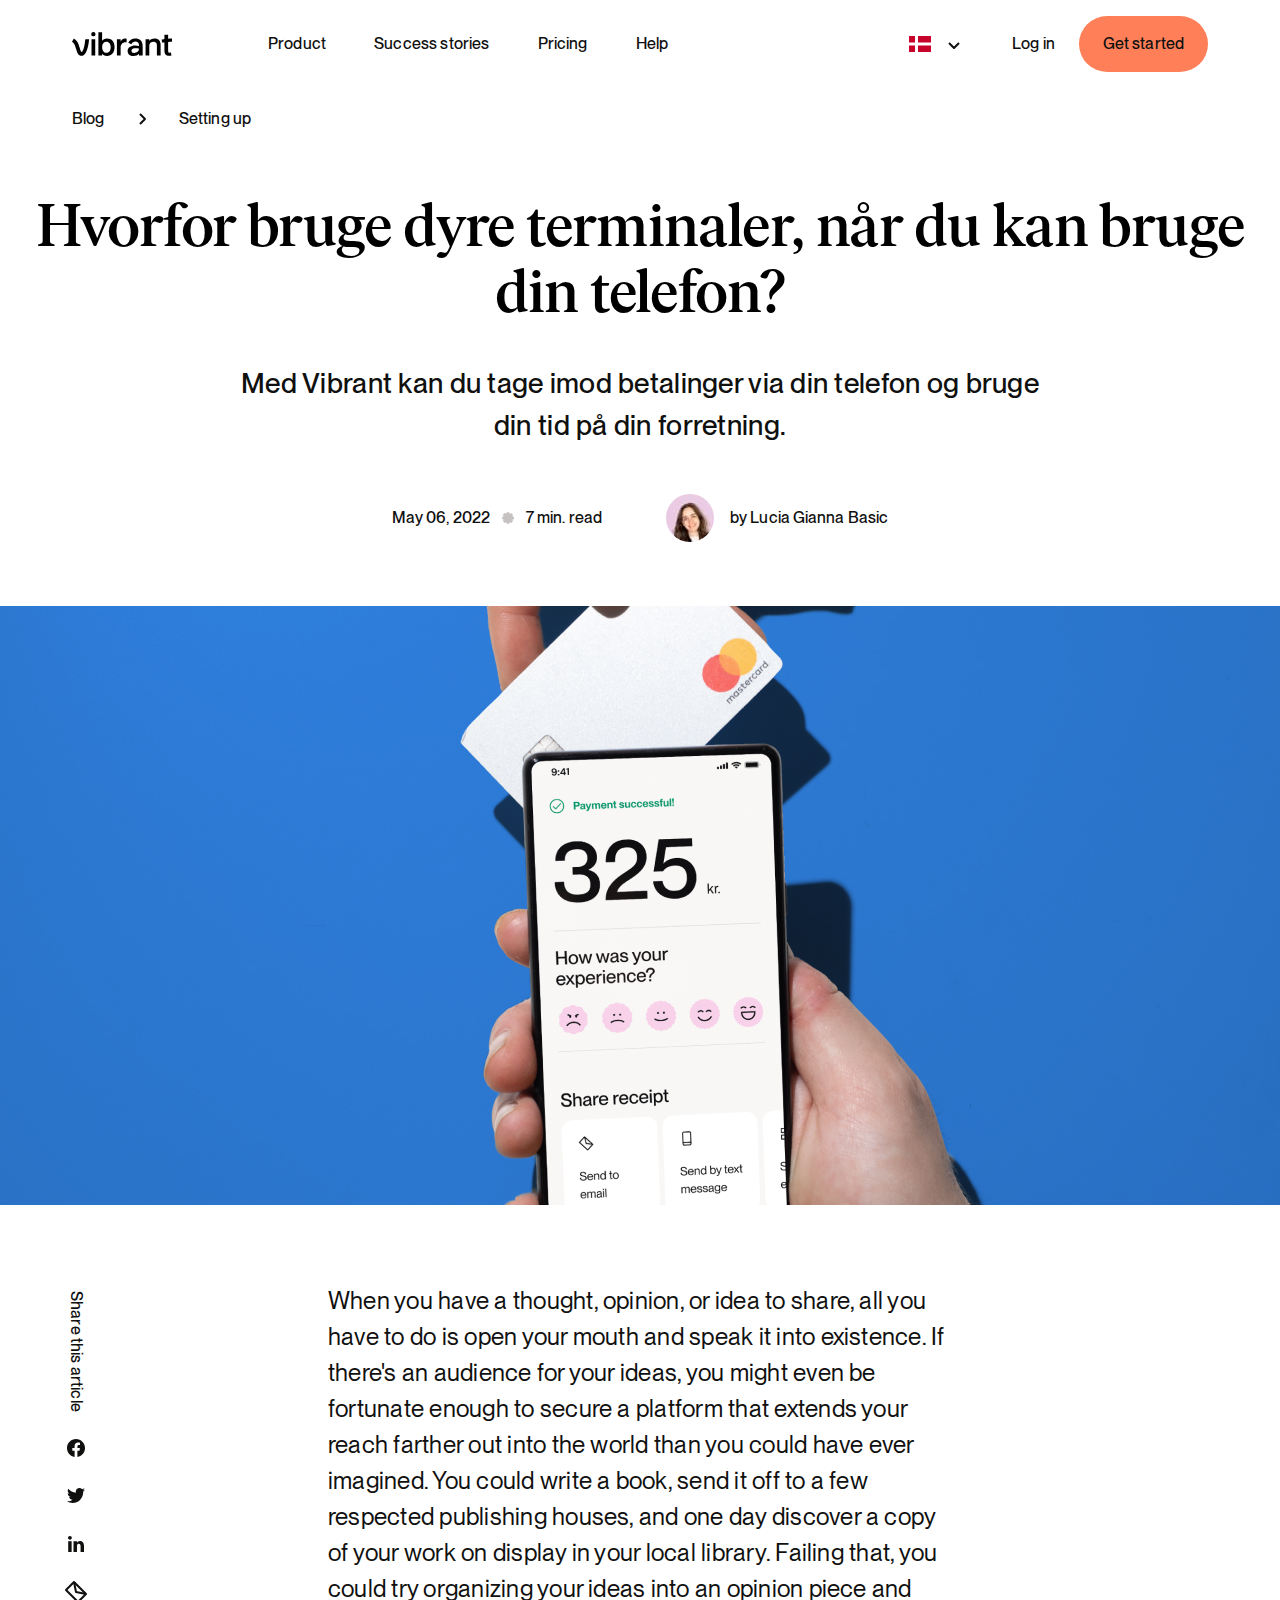
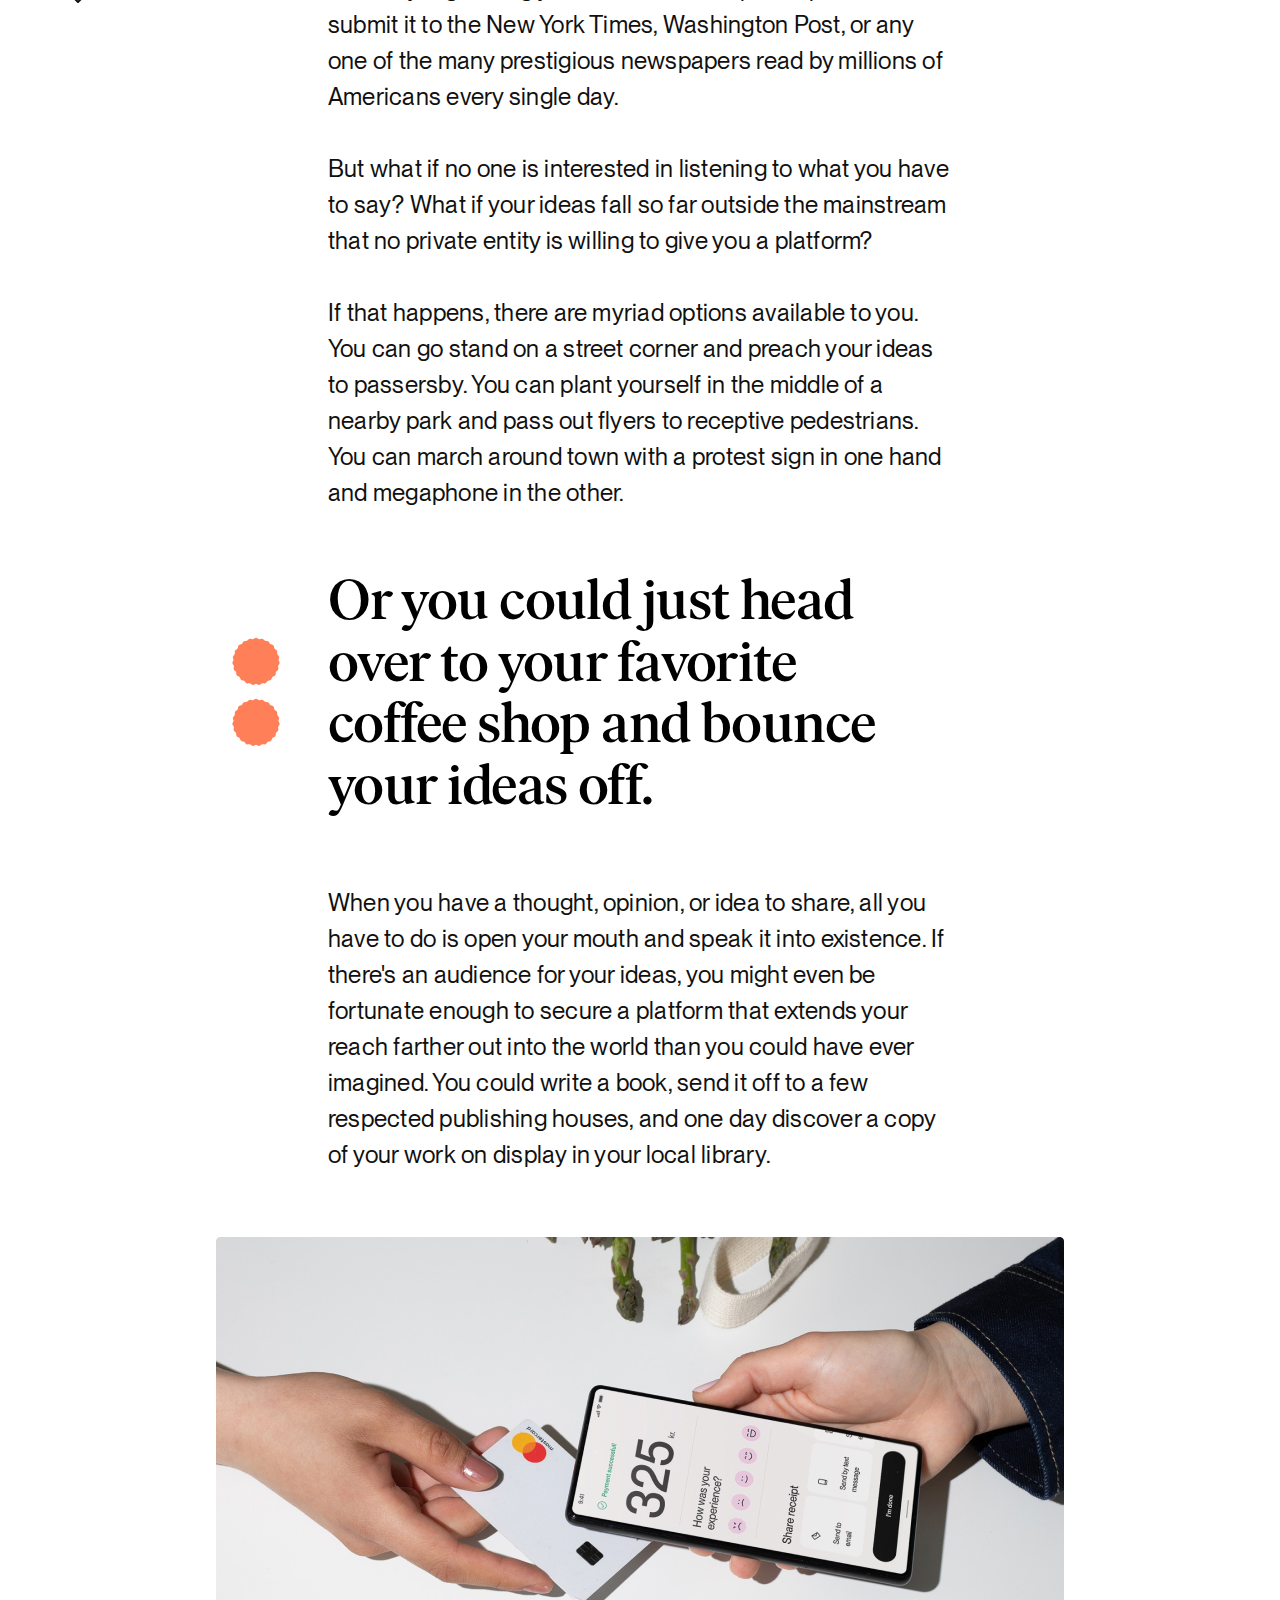
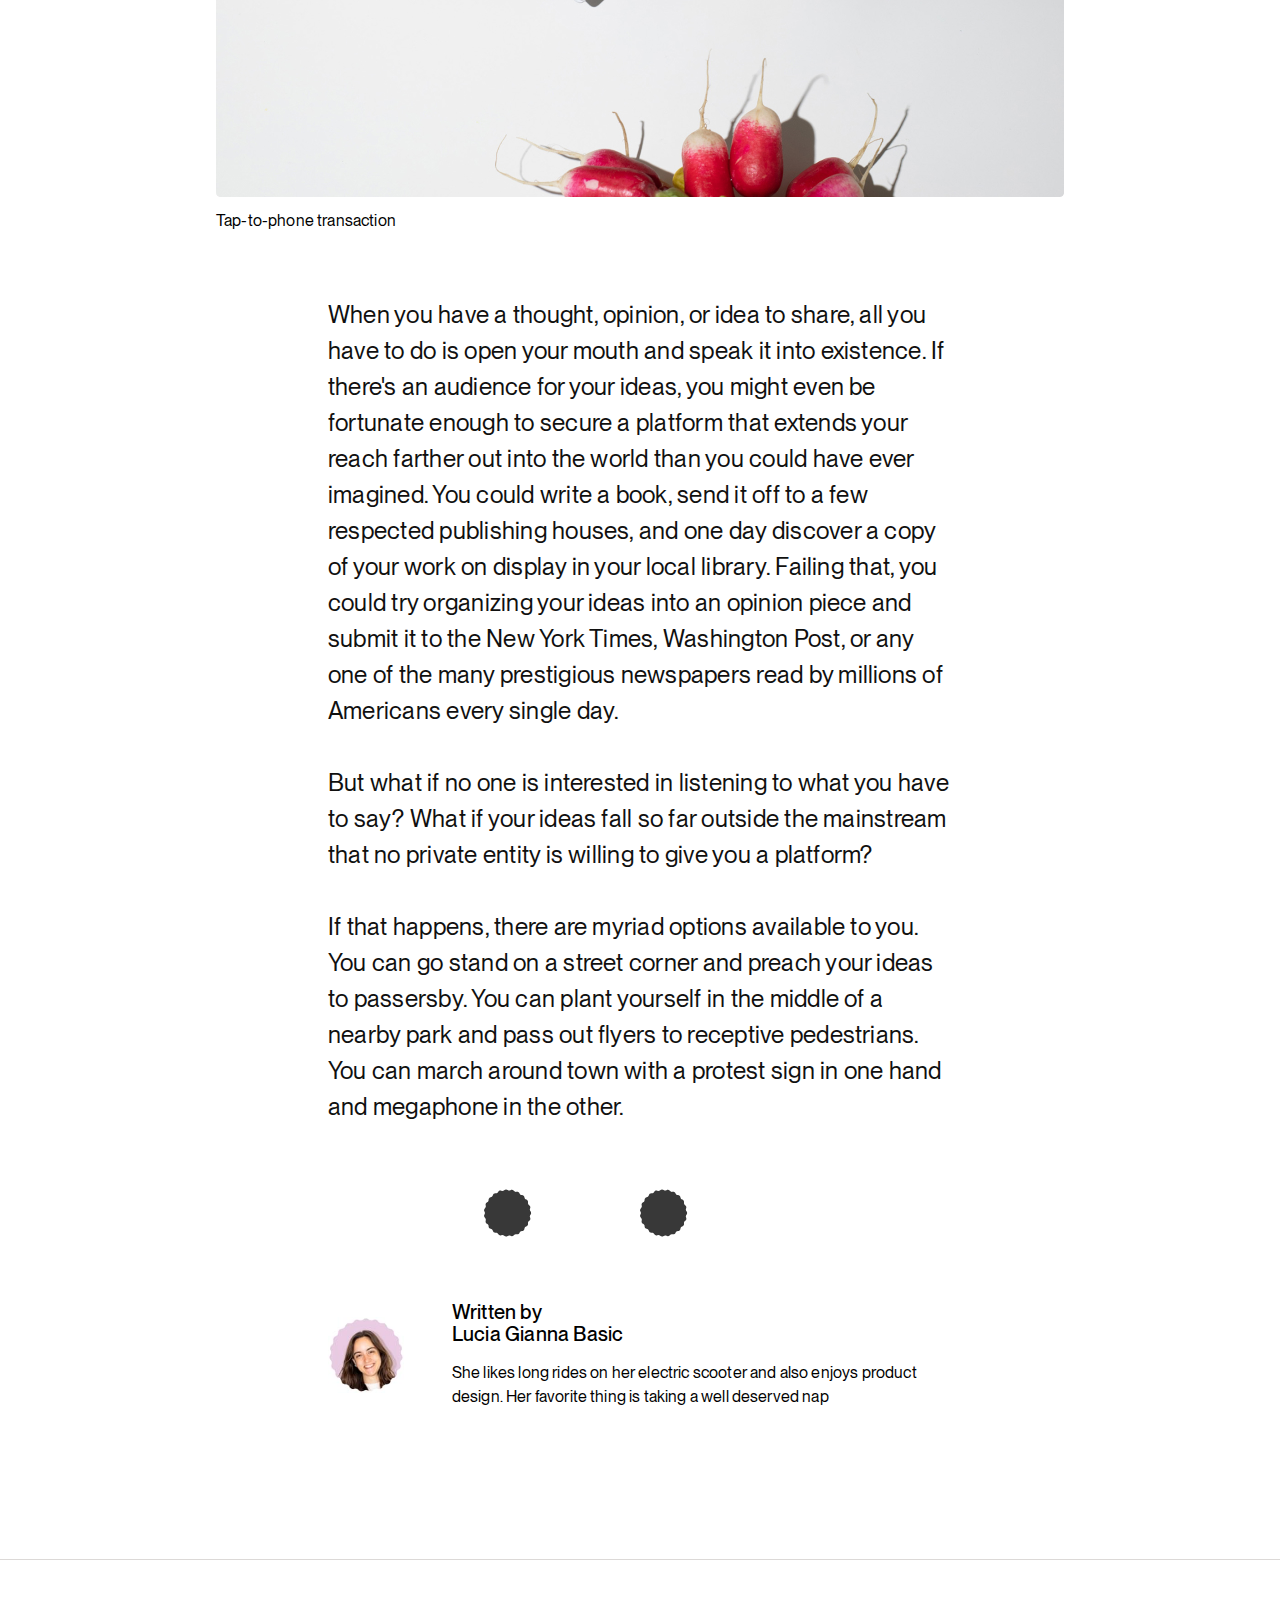
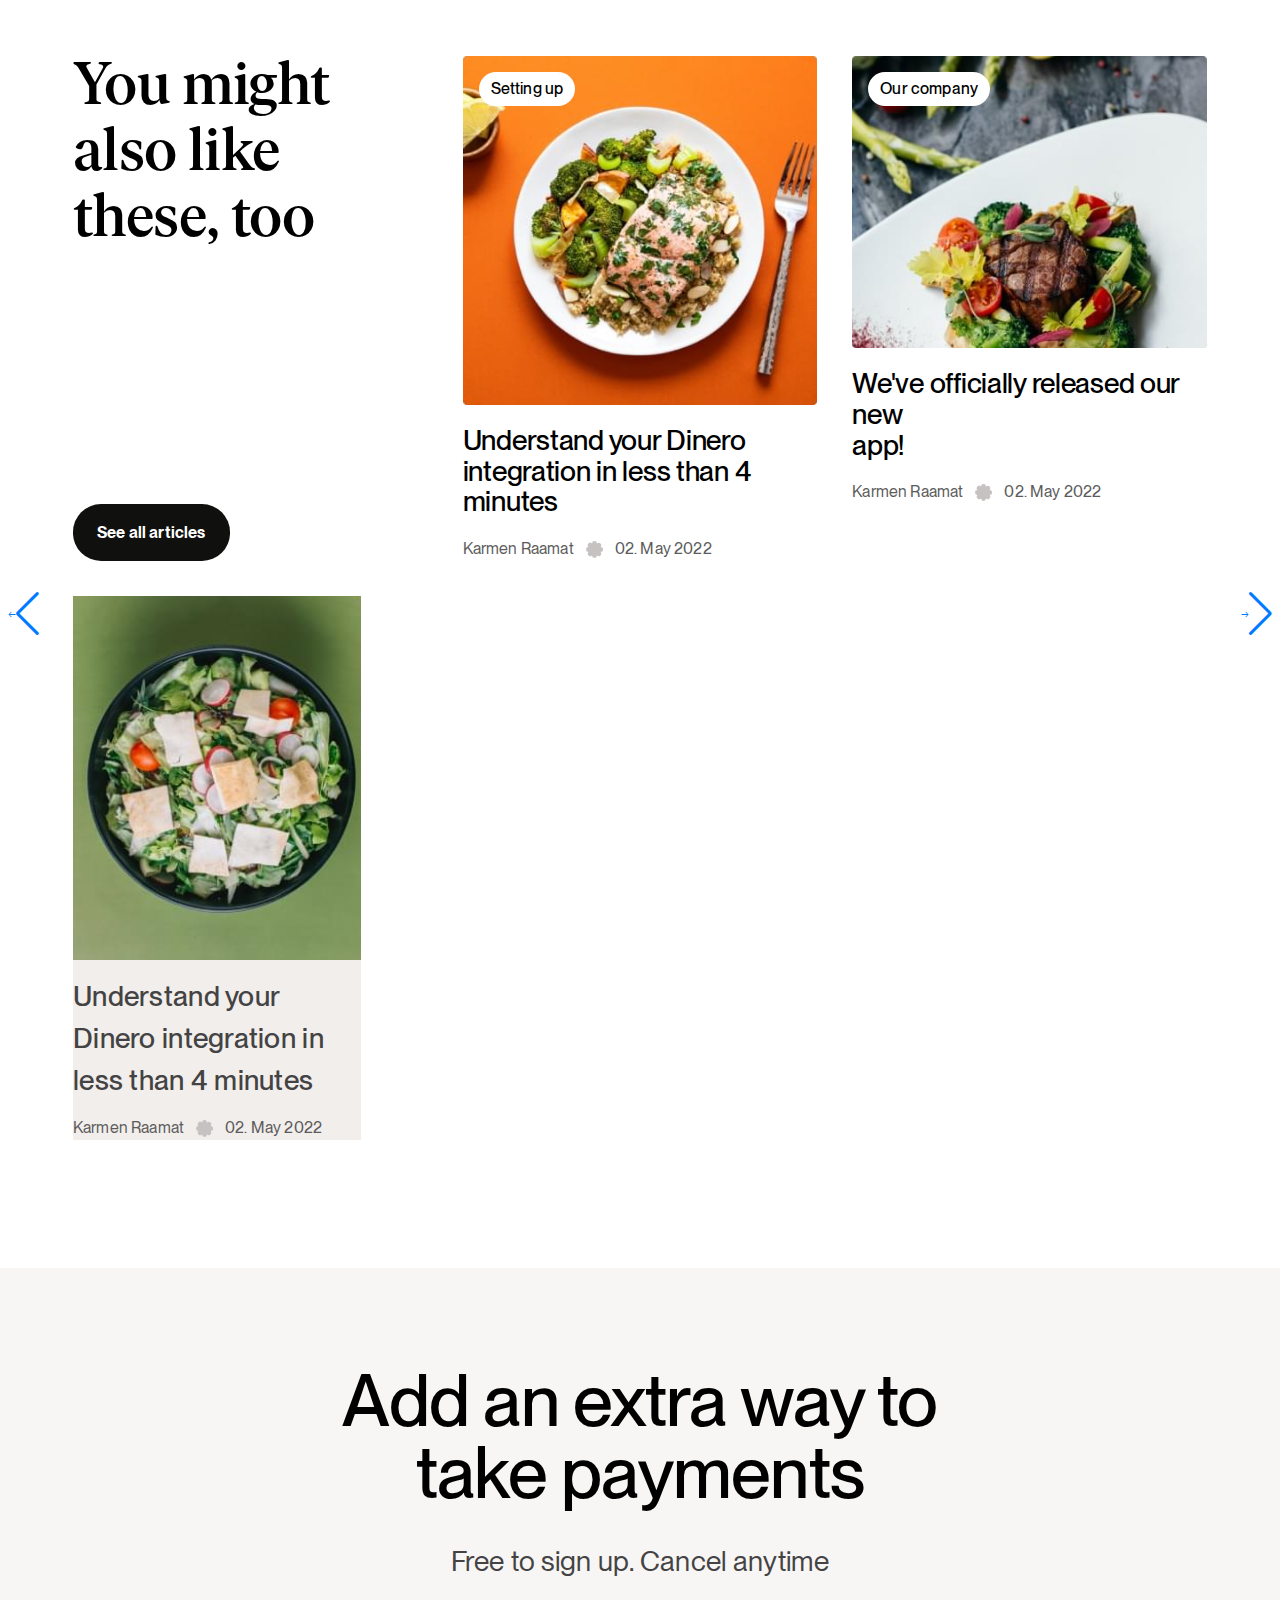
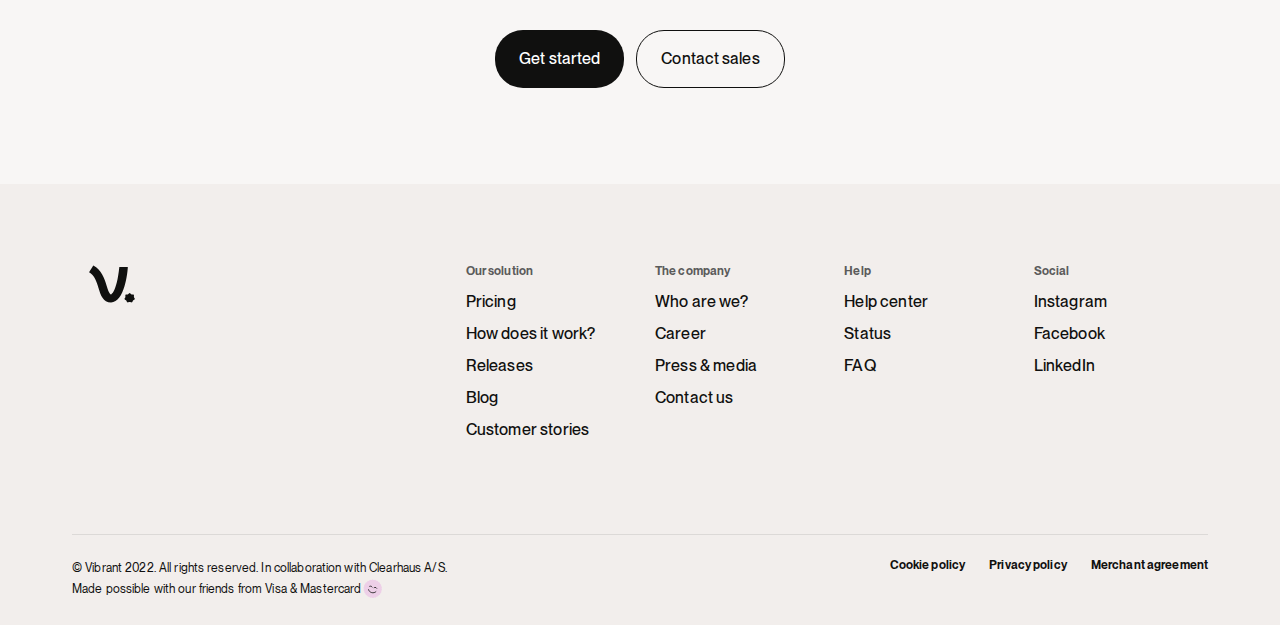
==== commit c21f0dc6: "Update from https://github.com/vibrantly/monorepo/commit/f10b299f50ba1ec3a1f00600725a7c548ef212af" ====
--- a/blog-article.html
+++ b/blog-article.html
@@ -7,7 +7,9 @@
     <meta name="robots" content="index, follow">
     <meta name="copyright" content="company">
     <meta name="keywords" content="">
-    <title>Blog article</title>
+    <link rel="stylesheet" href="https://unpkg.com/swiper@8/swiper-bundle.min.css">
+    <script src="https://unpkg.com/swiper@8/swiper-bundle.min.js"></script>
+    <title>Blog article page</title>
   <script defer="defer" src="index.js"></script><link href="index.css" rel="stylesheet"></head>
 
   <body>
@@ -17,7 +19,7 @@
           <div class="col col--no-gutter header__container">
             <div class="header__logo">
               <a href="#" class="header__logo-img">
-                <img src="./assets/images/icon-logo.svg">
+                <img src="./assets/images/icon-logo.svg" alt="logo vibrant" width="100" height="24">
               </a>
             </div>
             <nav class="header-nav" id="header-nav">
@@ -40,14 +42,14 @@
               <div class="menu-item--lang">
                 <div class="language-select" id="languageSelect">
                   <a href="#" class="option">
-                    <img src="./assets/images/icon-da.svg" alt="">
+                    <img src="./assets/images/icon-da.svg" alt="flag da" width="24" height="16">
                   </a>
                   <div class="options-container" id="optionsContainer">
                     <a href="#" class="option">
-                      <img src="./assets/images/icon-es.svg" alt="">
+                      <img src="./assets/images/icon-es.svg" alt="flag es" width="24" height="16">
                     </a>
                     <a href="#" class="option">
-                      <img src="./assets/images/icon-en.svg" alt="">
+                      <img src="./assets/images/icon-en.svg" alt="flag en" width="24" height="16">
                     </a>
                   </div>
                 </div>
@@ -60,26 +62,25 @@
               </button>
             </div>
           </div>
-          <!-- /.col col--no-gutter header__container header 1440px -->
           <div class="col col--no-gutter header__container--tablet">
             <div class="header__container--tablet-wrap">
               <div class="header__logo">
                 <a href="#" class="header__logo-img">
-                  <img src="./assets/images/icon-logo.svg">
+                  <img src="./assets/images/icon-logo.svg" alt="logo vibrant" width="100" height="24">
                 </a>
               </div>
               <div class="header__controls">
                 <div class="menu-item--lang">
                   <div class="language-select" id="languageSelectTablet">
                     <a href="#" class="option">
-                      <img src="./assets/images/icon-da.svg" alt="">
+                      <img src="./assets/images/icon-da.svg" alt="flag da" width="24" height="16">
                     </a>
                     <div class="options-container" id="optionsContainerTablet">
                       <a href="#" class="option">
-                        <img src="./assets/images/icon-es.svg" alt="">
+                        <img src="./assets/images/icon-es.svg" alt="flag es" width="24" height="16">
                       </a>
                       <a href="#" class="option">
-                        <img src="./assets/images/icon-en.svg" alt="">
+                        <img src="./assets/images/icon-en.svg" alt="flag en" width="24" height="16">
                       </a>
                     </div>
                   </div>
@@ -116,23 +117,22 @@
               </ul>
             </nav>
           </div>
-          <!-- /.col col--no-gutter header__container--tablet 1024px-->
           <div class="col col--no-gutter header__container--mobile">
             <div class="header__container--mobile-wrap">
               <div class="header__logo" id="headerLogoMobile">
                 <a href="#" class="header__logo-img">
-                  <img src="./assets/images/icon-logo.svg">
+                  <img src="./assets/images/icon-logo.svg" alt="logo vibrant" width="100" height="24">
                 </a>
                 <div class="language-select" id="languageSelectMobile">
                   <a href="#" class="option">
-                    <img src="./assets/images/icon-da.svg" alt="">
+                    <img src="./assets/images/icon-da.svg" alt="flag da" width="24" height="16">
                   </a>
                   <div class="options-container" id="optionsContainerMobile">
                     <a href="#" class="option">
-                      <img src="./assets/images/icon-es.svg" alt="">
+                      <img src="./assets/images/icon-es.svg" alt="flag es" width="24" height="16">
                     </a>
                     <a href="#" class="option">
-                      <img src="./assets/images/icon-en.svg" alt="">
+                      <img src="./assets/images/icon-en.svg" alt="flag en" width="24" height="16">
                     </a>
                   </div>
                 </div>
@@ -171,13 +171,9 @@
               </div>
             </nav>
           </div>
-          <!-- /.col col--no-gutter header__container--mobile 375px-->
-        </div>
-        <!-- /.row -->
+        </div>
       </div>
-      <!-- /.container -->
     </header>
-    <!-- /.header -->
     <main>
       <section class="breadcrumb-section">
         <div class="container">
@@ -188,17 +184,12 @@
               <p class="article article--md">Setting up</p>
             </div>
           </div>
-          <!-- /.row -->
-        </div>
-        <!-- /.container -->
+        </div>
       </section>
-      <!-- /.breadcrumb-section -->
       <section class="heading-section--article">
-        <h2 class="title title--h2">
-          Hvorfor bruge dyre<br>
-          terminaler, når du kan <br>
-          bruge din telefon?
-        </h2>
+        <div class="title title--h2">
+          Hvorfor bruge dyre terminaler, når du kan bruge din telefon?
+        </div>
         <p class="article article--xl heading-section--article__desc">
           Med Vibrant kan du tage imod betalinger via din telefon og bruge
           <br>
@@ -213,7 +204,7 @@
           </div>
           <div class="heading-section--article__author-content">
             <div class="heading-section--article__author-content--image">
-              <img src="./assets/images/icon-author.jpg" alt="">
+              <img src="./assets/images/icon-author.jpg" alt="author image">
             </div>
             <p class="article--details heading-section--article__author-content--name">
               by Lucia Gianna Basic
@@ -221,7 +212,6 @@
           </div>
         </div>
       </section>
-      <!-- /.heading-section--article -->
       <section class="blog-item-section">
         <div class="container">
           <div class="row">
@@ -321,7 +311,7 @@
               <div class="blog-item-section__decoration"></div>
               <div class="blog-item-section__content-author">
                 <div class="blog-item-section__content-author-img">
-                  <img src="./assets/images/icon-author-big.jpg" alt="">
+                  <img src="./assets/images/icon-author-big.jpg" alt="image author">
                 </div>
                 <div class="blog-item-section__content-author-desc">
                   <p class="article article--lg">
@@ -339,7 +329,6 @@
           </div>
         </div>
       </section>
-      <!-- /.blog-item-section -->
       <section class="related-articles-section">
         <div class="related-articles-section__container">
           <div class="related-articles-section__col">
@@ -353,10 +342,10 @@
             </button>
           </div>
           <div class="related-articles-section__col">
-            <div class="articles-section__item">
+            <a href="#" class="btn-category">Setting up</a>
+            <a href="#" class="articles-section__item">
               <div class="articles-section__img">
-                <a href="#" class="btn-category">Setting up</a>
-                <img src="./assets/images/article-1.jpg" alt="">
+                <img src="./assets/images/article-1.jpg" srcset="./assets/images/article-1.jpg, ./assets/images/article-1@2x.jpg 2x" alt="article img">
               </div>
               <h5 class="title title--h5">
                 Understand your Dinero<br>
@@ -367,13 +356,13 @@
                 <span class="blog-article__icon"><img src="./assets/images/icon-union.svg" alt="union"></span>
                 <p class="article article--sm">02. May 2022</p>
               </div>
-            </div>
+            </a>
           </div>
           <div class="related-articles-section__col">
-            <div class="articles-section__item">
+            <a href="#" class="btn-category">Our company</a>
+            <a href="#" class="articles-section__item">
               <div class="articles-section__img">
-                <a href="#" class="btn-category">Our company</a>
-                <img src="./assets/images/article-3.jpg" alt="">
+                <img src="./assets/images/article-3.jpg" srcset="./assets/images/article-3.jpg, ./assets/images/article-3@2x.jpg 2x" alt="article img">
               </div>
               <h5 class="title title--h5">
                 We've officially released our new<br>
@@ -384,60 +373,55 @@
                 <span class="blog-article__icon"><img src="./assets/images/icon-union.svg" alt="union"></span>
                 <p class="article article--sm">02. May 2022</p>
               </div>
-            </div>
-          </div>
-          <div class="slider">
-            <div class="slider-list">
-              <div class="slider-track">
-                <div class="slide">
-                  <div class="feature-section__col">
-                    <div class="feature-section__img--slider">
-                      <img src="./assets/images/dinero-slider-img.jpg" alt="">
-                    </div>
-                    <p class="article article--xl">
-                      Understand your Dinero integration in less than 4 minutes
-                    </p>
-                    <div class="articles-section--author">
-                      <p class="article article--sm">Karmen Raamat</p>
-                      <span class="blog-article__icon"><img src="./assets/images/icon-union.svg" alt="union"></span>
-                      <p class="article article--sm">02. May 2022</p>
-                    </div>
-                  </div>
-                </div>
-                <div class="slide">
-                  <div class="feature-section__col">
-                    <div class="feature-section__img--slider">
-                      <img src="./assets/images/dinero-slider-img.jpg" alt="">
-                    </div>
-                    <p class="article article--xl">
-                      You can now add products in your terminal
-                    </p>
-                    <p class="article article--sm">4 min. read</p>
-                  </div>
-                </div>
-                <div class="slide">
-                  <div class="feature-section__col">
-                    <div class="feature-section__img--slider">
-                      <img src="./assets/images/dinero-slider-img.jpg" alt="">
-                    </div>
-                    <p class="article article--xl">
-                      New stats view! Understand your day better than ever
-                    </p>
-                    <p class="article article--sm">4 min. read</p>
-                  </div>
-                </div>
-              </div>
-            </div>
-            <div class="slider-arrows">
-              <div class="prev disabled">&larr;</div>
-              <div class="next">&rarr;</div>
-            </div>
-          </div>
-          <!-- /.slider -->
-        </div>
-        <!-- /.related-articles-section__container -->
+            </a>
+          </div>
+          <div class="swiper mySwiper">
+            <div class="swiper-wrapper">
+              <div class="swiper-slide">
+                <div class="feature-section__col">
+                  <div class="feature-section__img--slider">
+                    <img src="./assets/images/dinero-slider-img.jpg" srcset="./assets/images/dinero-slider-img.jpg, ./assets/images/dinero-slider-img@2x.jpg 2x" alt="dinero">
+                  </div>
+                  <p class="article article--xl">
+                    Understand your Dinero integration in less than 4 minutes
+                  </p>
+                  <div class="articles-section--author">
+                    <p class="article article--sm">Karmen Raamat</p>
+                    <span class="blog-article__icon"><img src="./assets/images/icon-union.svg" alt="union"></span>
+                    <p class="article article--sm">02. May 2022</p>
+                  </div>
+                </div>
+              </div>
+              <div class="swiper-slide">
+                <div class="feature-section__col">
+                  <div class="feature-section__img--slider">
+                    <img src="./assets/images/dinero-slider-img.jpg" srcset="./assets/images/dinero-slider-img.jpg, ./assets/images/dinero-slider-img@2x.jpg 2x" alt="dinero">
+                  </div>
+                  <p class="article article--xl">
+                    You can now add products in your terminal
+                  </p>
+                  <p class="article article--sm">4 min. read</p>
+                </div>
+              </div>
+              <div class="swiper-slide">
+                <div class="feature-section__col">
+                  <div class="feature-section__img--slider">
+                    <img src="./assets/images/dinero-slider-img.jpg" srcset="./assets/images/dinero-slider-img.jpg, ./assets/images/dinero-slider-img@2x.jpg 2x" alt="dinero">
+                  </div>
+                  <p class="article article--xl">
+                    New stats view! Understand your day better than ever
+                  </p>
+                  <p class="article article--sm">4 min. read</p>
+                </div>
+              </div>
+            </div>
+          </div>
+          <div class="swiper-arrows">
+            <div class="swiper-button-next swiper-btn">&rarr;</div>
+            <div class="swiper-button-prev swiper-btn">&larr;</div>
+          </div>
+        </div>
       </section>
-      <!-- /.related-articles-section -->
       <section class="cta-section-simple">
         <div class="container">
           <div class="row">
@@ -453,22 +437,17 @@
                 <button class="btn btn--outlined">Contact sales</button>
               </div>
             </div>
-            <!-- /.cta-section--simple__container -->
-          </div>
-          <!-- .row -->
-        </div>
-        <!-- /.container -->
+          </div>
+        </div>
       </section>
-      <!-- /.cta-section--shapes -->
     </main>
     <footer class="footer">
-      <!-- <div> -->
       <div class="container">
         <div class="row footer-content">
           <div class="col col-4">
             <div class="footer__logo">
               <a href="#" class="footer__logo-img">
-                <img src="./assets/images/icon-logo-footer.svg">
+                <img src="./assets/images/icon-logo-footer.svg" alt="logo vibrant" width="48" height="48">
               </a>
             </div>
           </div>
@@ -503,11 +482,9 @@
                   <a href="#" class="footer-nav__item">LinkedIn</a>
                 </div>
               </nav>
-              <!-- /.footer-nav -->
-            </div>
-          </div>
-        </div>
-        <!-- /.row -->
+            </div>
+          </div>
+        </div>
         <div class="row footer-info">
           <div class="col col--no-gutter col-6 col-sm-12">
             <div class="article article--sm footer-info__container footer-info__container-text">
@@ -518,12 +495,11 @@
                   Made possible with our friends from Visa & Mastercard
                 </div>
                 <div class="footer-info__icon">
-                  <img src="./assets/images/icon-happy.svg" alt="">
-                </div>
-              </div>
-            </div>
-          </div>
-          <!-- /.col col--no-gutter col-6 -->
+                  <img src="./assets/images/icon-happy.svg" alt="icon happy" width="24" height="24">
+                </div>
+              </div>
+            </div>
+          </div>
           <div class="col col--no-gutter col-6 col-sm-12">
             <div class="footer-info__policy">
               <a href="#" class="footer-info__policy-item">Cookie policy</a>
@@ -531,17 +507,13 @@
               <a href="#" class="footer-info__policy-item">Merchant agreement</a>
             </div>
           </div>
-          <!-- /.col col--no-gutter col-6 -->
-        </div>
-        <!-- /.row -->
+        </div>
       </div>
-      <!-- /.container -->
       <div class="move-to-top">
         <div class="move-to-top__image">
-          <img src="./assets/images/icon-star.svg" alt="">
+          <img src="./assets/images/icon-star.svg" alt="move to top">
         </div>
       </div>
     </footer>
-    <!-- /.footer -->
   </body>
 </html>
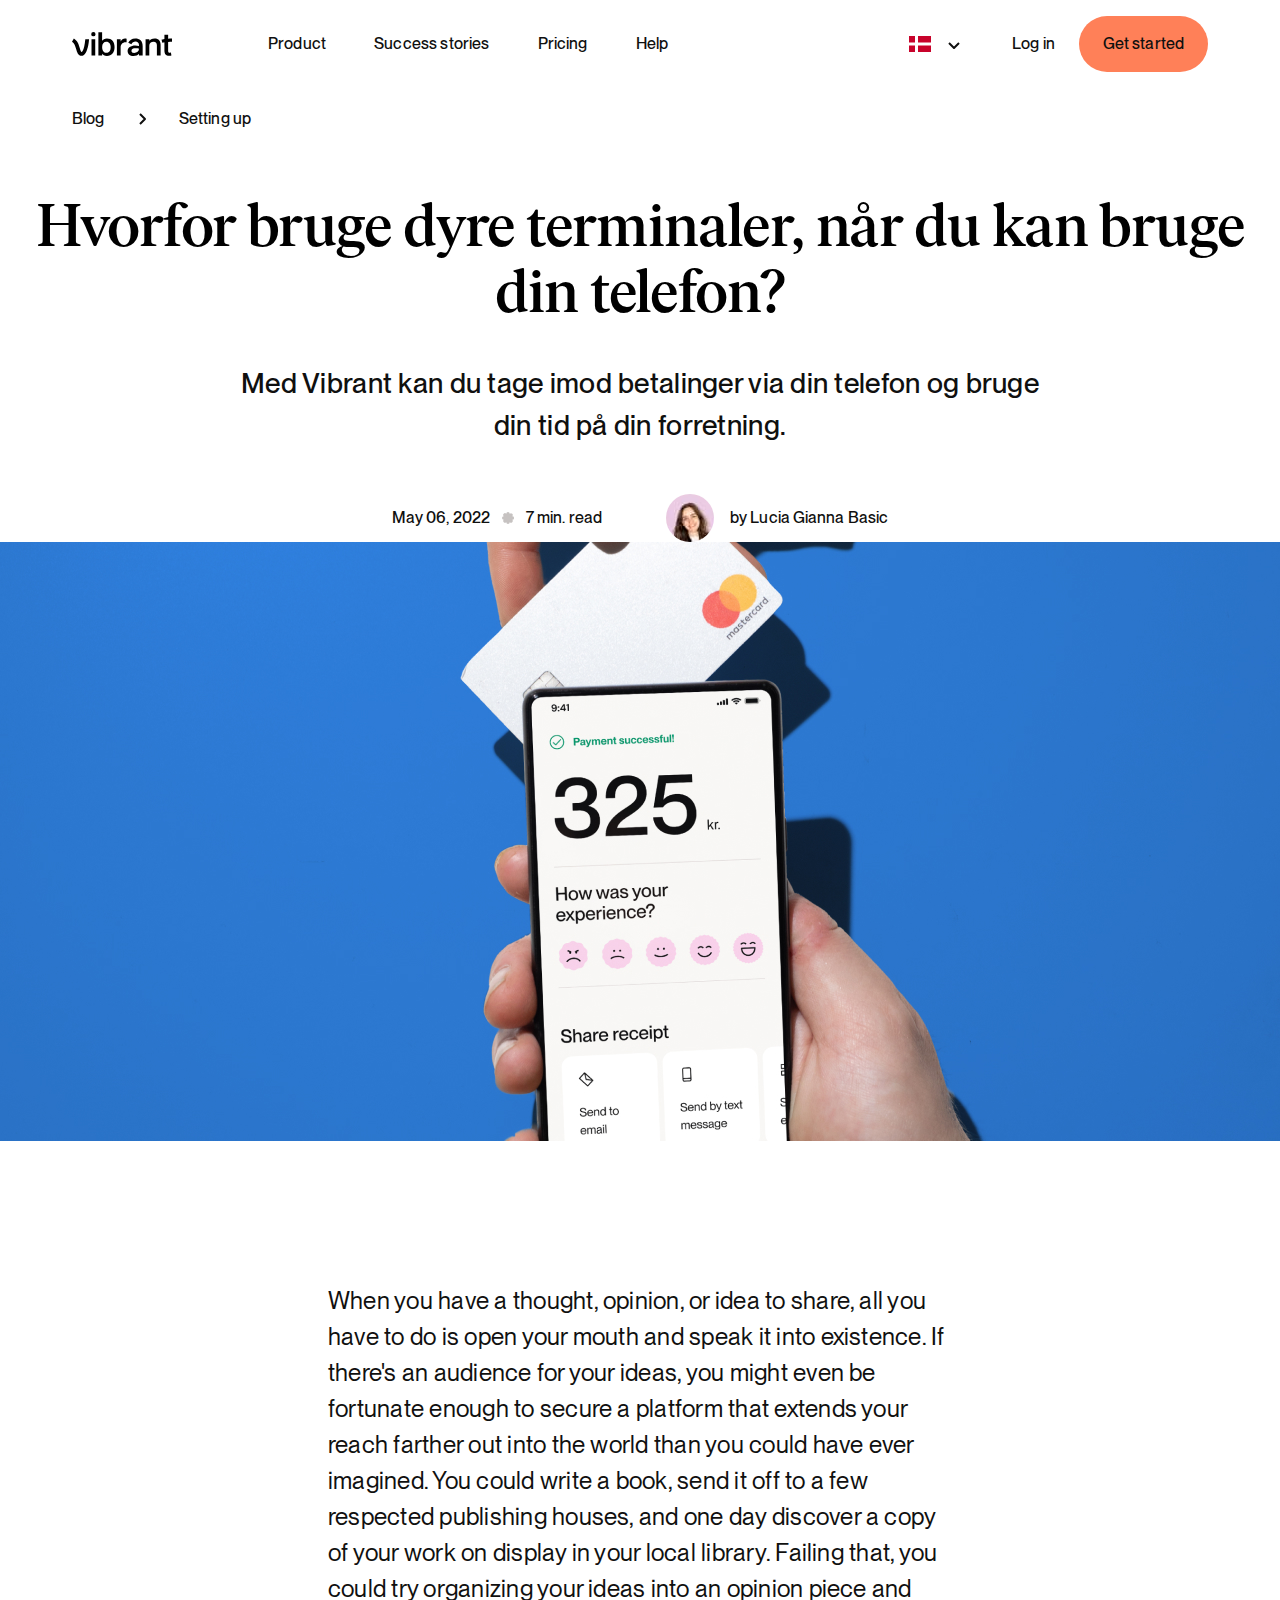
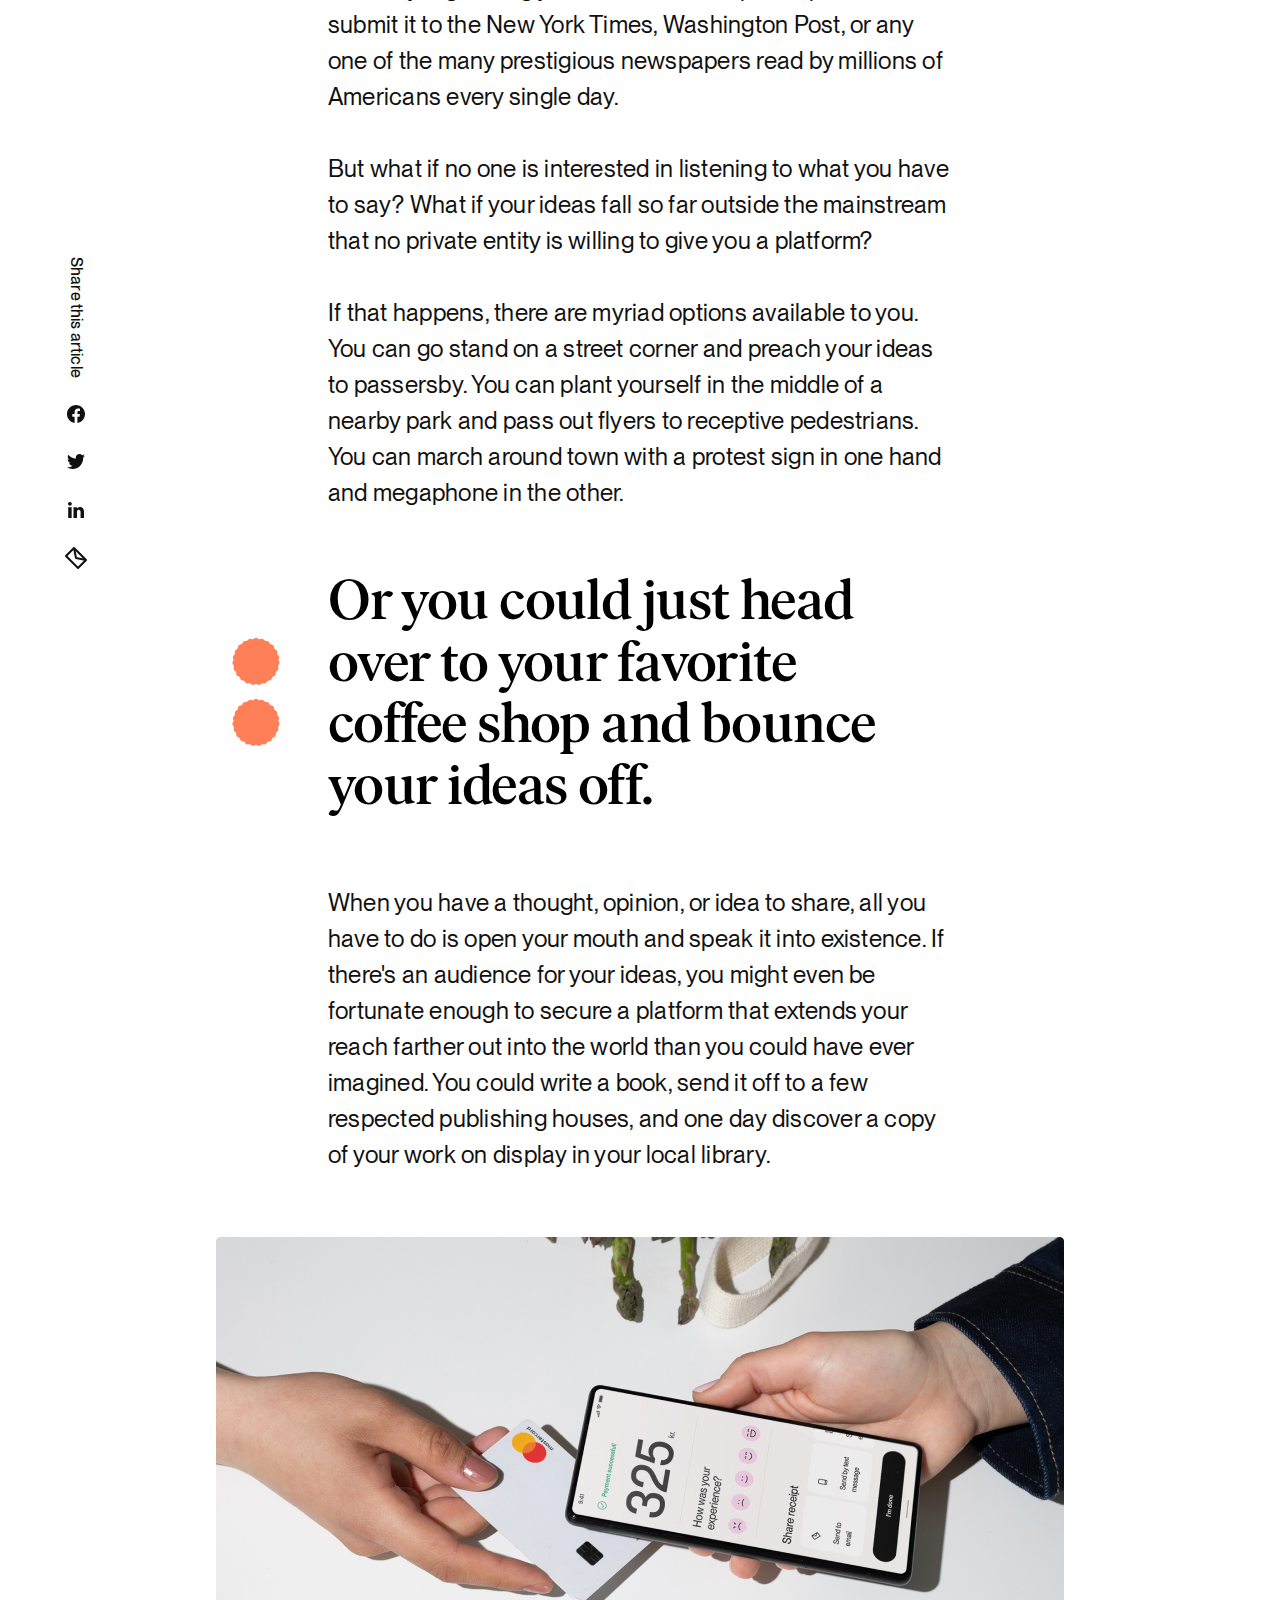
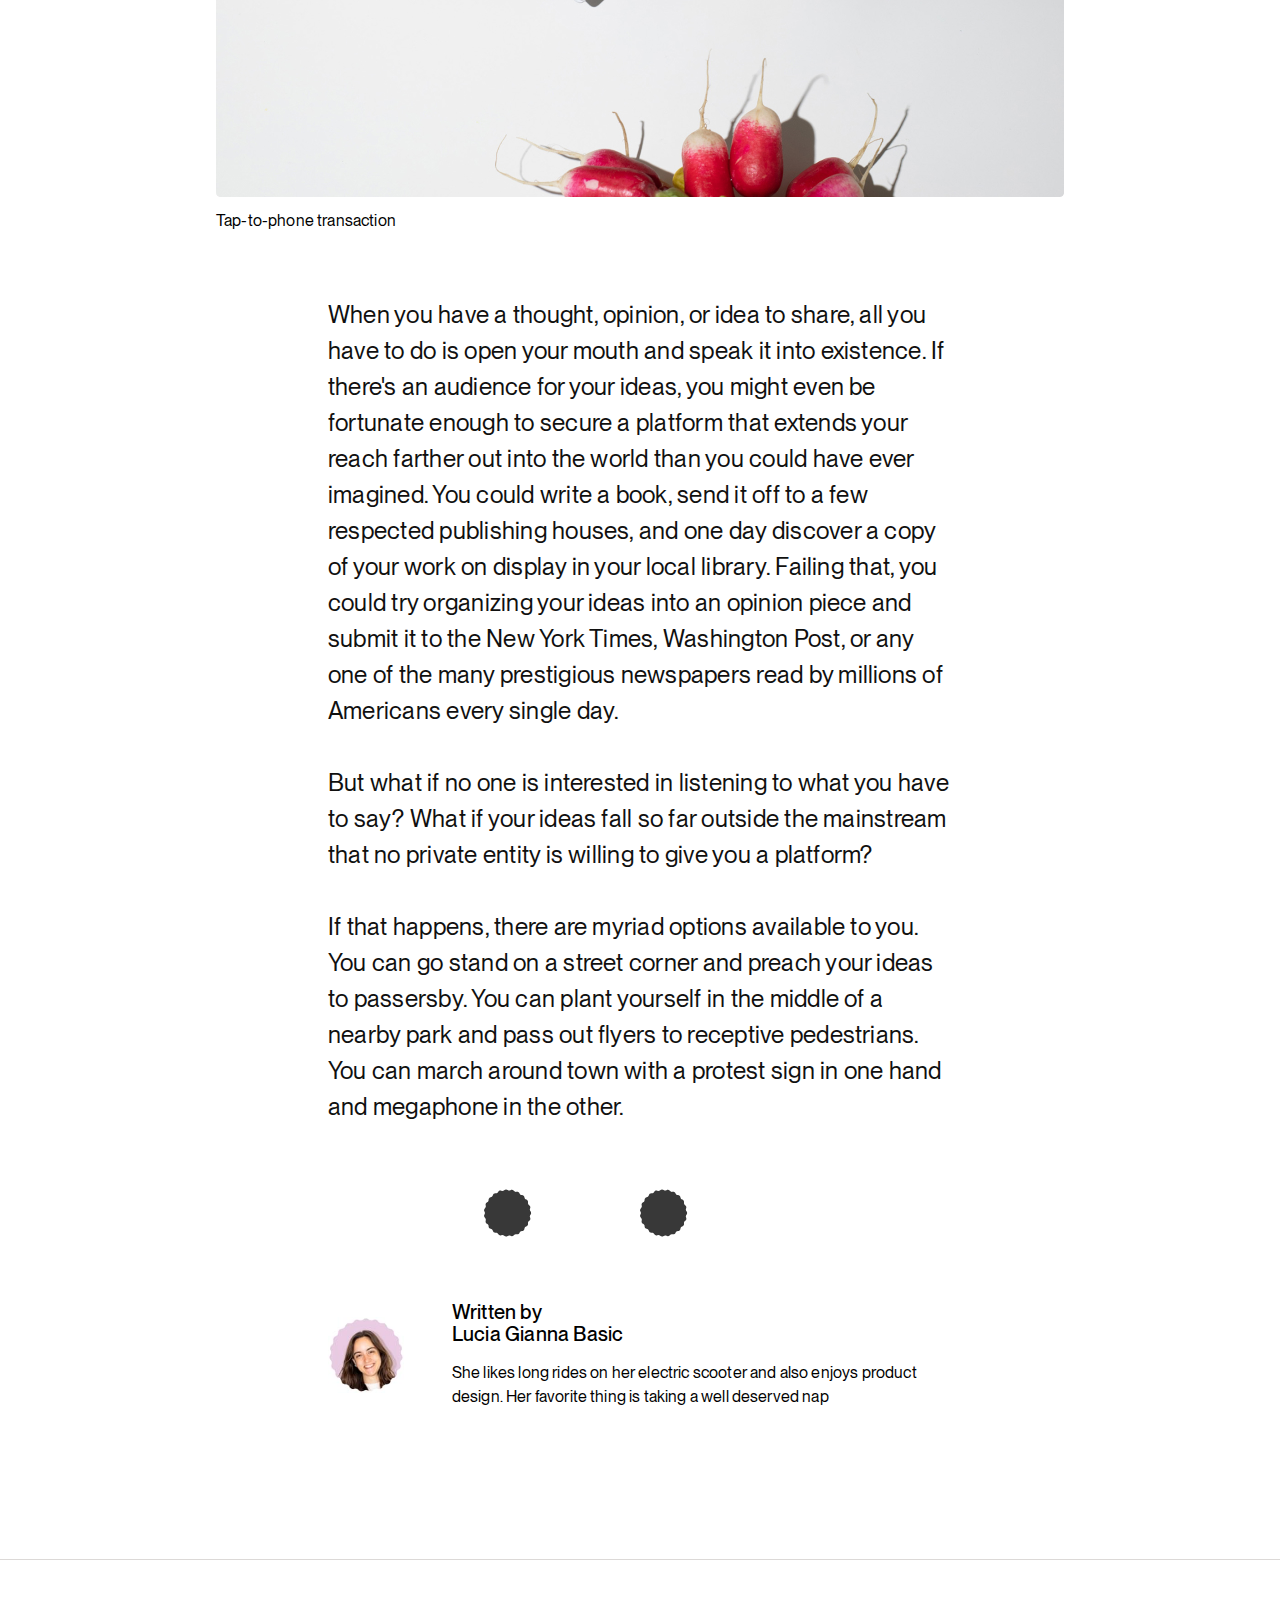
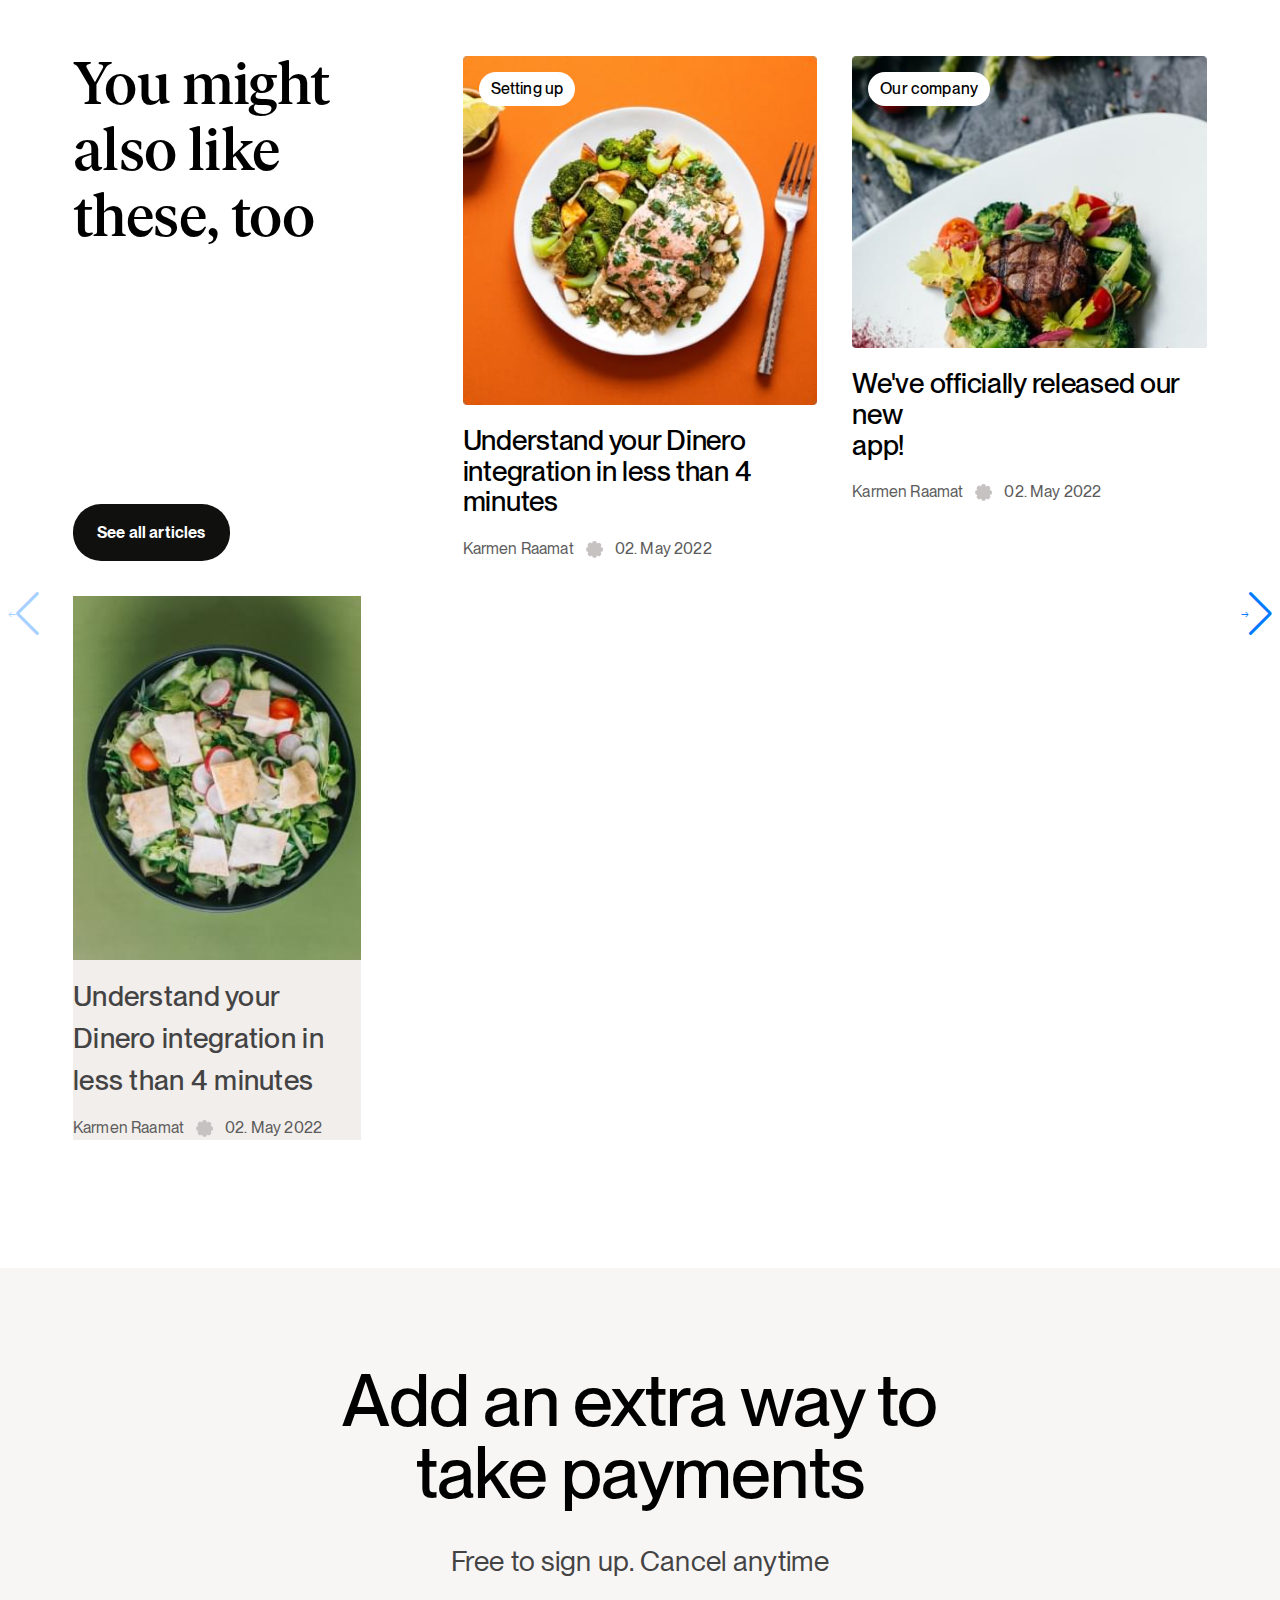
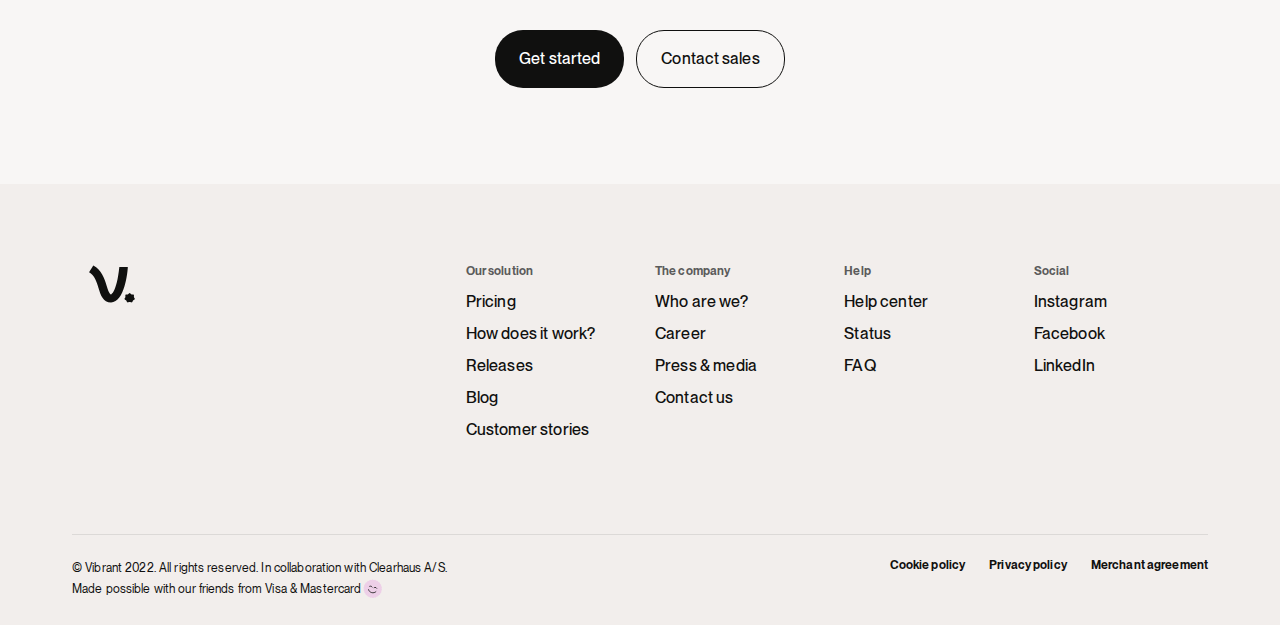
==== commit 7d9f2b87: "Update from https://github.com/vibrantly/monorepo/commit/577a97b0df3b2b22d50e5e42a7929a4c81060e17" ====
--- a/blog-article.html
+++ b/blog-article.html
@@ -211,11 +211,11 @@
             </p>
           </div>
         </div>
+        <div class="blog-item-section__image blog-item-section__image--first"></div>
       </section>
       <section class="blog-item-section">
-        <div class="container">
-          <div class="row">
-            <div class="blog-item-section__image blog-item-section__image--first"></div>
+        <div class="blog-item-section__inner">
+          <div class="blog-item-section__content">
             <div class="share">
               <p class="article article--md">Share this article</p>
               <div class="share__social">
@@ -233,98 +233,92 @@
                 </a>
               </div>
             </div>
-            <div class="blog-item-section__content">
-              <p class="article blog-item-section__text">
-                When you have a thought, opinion, or idea to share, all you have
-                to do is open your mouth and speak it into existence. If there's
-                an audience for your ideas, you might even be fortunate enough
-                to secure a platform that extends your reach farther out into
-                the world than you could have ever imagined. You could write a
-                book, send it off to a few respected publishing houses, and one
-                day discover a copy of your work on display in your local
-                library. Failing that, you could try organizing your ideas into
-                an opinion piece and submit it to the New York Times, Washington
-                Post, or any one of the many prestigious newspapers read by
-                millions of Americans every single day.
-                <br><br>
-                But what if no one is interested in listening to what you have
-                to say? What if your ideas fall so far outside the mainstream
-                that no private entity is willing to give you a platform?
-                <br><br>
-                If that happens, there are myriad options available to you. You
-                can go stand on a street corner and preach your ideas to
-                passersby. You can plant yourself in the middle of a nearby park
-                and pass out flyers to receptive pedestrians. You can march
-                around town with a protest sign in one hand and megaphone in the
-                other.
+            <p class="article blog-item-section__text">
+              When you have a thought, opinion, or idea to share, all you have
+              to do is open your mouth and speak it into existence. If there's
+              an audience for your ideas, you might even be fortunate enough to
+              secure a platform that extends your reach farther out into the
+              world than you could have ever imagined. You could write a book,
+              send it off to a few respected publishing houses, and one day
+              discover a copy of your work on display in your local library.
+              Failing that, you could try organizing your ideas into an opinion
+              piece and submit it to the New York Times, Washington Post, or any
+              one of the many prestigious newspapers read by millions of
+              Americans every single day.
+              <br><br>
+              But what if no one is interested in listening to what you have to
+              say? What if your ideas fall so far outside the mainstream that no
+              private entity is willing to give you a platform?
+              <br><br>
+              If that happens, there are myriad options available to you. You
+              can go stand on a street corner and preach your ideas to
+              passersby. You can plant yourself in the middle of a nearby park
+              and pass out flyers to receptive pedestrians. You can march around
+              town with a protest sign in one hand and megaphone in the other.
+            </p>
+            <blockquote class="blockquote blog-item-section__blockquote">
+              <h3 class="title title--h3">
+                Or you could just head<br>
+                over to your favorite<br>
+                coffee shop and bounce<br>
+                your ideas off.
+              </h3>
+            </blockquote>
+            <p class="article blog-item-section__text">
+              When you have a thought, opinion, or idea to share, all you have
+              to do is open your mouth and speak it into existence. If there's
+              an audience for your ideas, you might even be fortunate enough to
+              secure a platform that extends your reach farther out into the
+              world than you could have ever imagined. You could write a book,
+              send it off to a few respected publishing houses, and one day
+              discover a copy of your work on display in your local library.
+            </p>
+          </div>
+        </div>
+        <div class="blog-item-section__image blog-item-section__image--second">
+          <div class="blog-item-section__image-cover"></div>
+          <p class="article blog-item-section__image-desc">
+            Tap-to-phone transaction
+          </p>
+        </div>
+        <div class="blog-item-section__content blog-item-section__content--second">
+          <p class="article blog-item-section__text">
+            When you have a thought, opinion, or idea to share, all you have to
+            do is open your mouth and speak it into existence. If there's an
+            audience for your ideas, you might even be fortunate enough to
+            secure a platform that extends your reach farther out into the world
+            than you could have ever imagined. You could write a book, send it
+            off to a few respected publishing houses, and one day discover a
+            copy of your work on display in your local library. Failing that,
+            you could try organizing your ideas into an opinion piece and submit
+            it to the New York Times, Washington Post, or any one of the many
+            prestigious newspapers read by millions of Americans every single
+            day.
+            <br><br>
+            But what if no one is interested in listening to what you have to
+            say? What if your ideas fall so far outside the mainstream that no
+            private entity is willing to give you a platform?
+            <br><br>
+            If that happens, there are myriad options available to you. You can
+            go stand on a street corner and preach your ideas to passersby. You
+            can plant yourself in the middle of a nearby park and pass out
+            flyers to receptive pedestrians. You can march around town with a
+            protest sign in one hand and megaphone in the other.
+          </p>
+          <div class="blog-item-section__decoration"></div>
+          <div class="blog-item-section__content-author">
+            <div class="blog-item-section__content-author-img">
+              <img src="./assets/images/icon-author-big.jpg" alt="image author">
+            </div>
+            <div class="blog-item-section__content-author-desc">
+              <p class="article article--lg">
+                Written by<br>
+                Lucia Gianna Basic
               </p>
-              <blockquote class="blockquote blog-item-section__blockquote">
-                <h3 class="title title--h3">
-                  Or you could just head<br>
-                  over to your favorite<br>
-                  coffee shop and bounce<br>
-                  your ideas off.
-                </h3>
-              </blockquote>
-              <p class="article blog-item-section__text">
-                When you have a thought, opinion, or idea to share, all you have
-                to do is open your mouth and speak it into existence. If there's
-                an audience for your ideas, you might even be fortunate enough
-                to secure a platform that extends your reach farther out into
-                the world than you could have ever imagined. You could write a
-                book, send it off to a few respected publishing houses, and one
-                day discover a copy of your work on display in your local
-                library.
+              <p class="article article--sm">
+                She likes long rides on her electric scooter and also enjoys
+                product design. Her favorite thing is taking a well deserved nap
               </p>
-            </div>
-            <div class="blog-item-section__image blog-item-section__image--second">
-              <div class="blog-item-section__image-cover"></div>
-              <p class="article blog-item-section__image-desc">
-                Tap-to-phone transaction
-              </p>
-            </div>
-            <div class="blog-item-section__content">
-              <p class="article blog-item-section__text">
-                When you have a thought, opinion, or idea to share, all you have
-                to do is open your mouth and speak it into existence. If there's
-                an audience for your ideas, you might even be fortunate enough
-                to secure a platform that extends your reach farther out into
-                the world than you could have ever imagined. You could write a
-                book, send it off to a few respected publishing houses, and one
-                day discover a copy of your work on display in your local
-                library. Failing that, you could try organizing your ideas into
-                an opinion piece and submit it to the New York Times, Washington
-                Post, or any one of the many prestigious newspapers read by
-                millions of Americans every single day.
-                <br><br>
-                But what if no one is interested in listening to what you have
-                to say? What if your ideas fall so far outside the mainstream
-                that no private entity is willing to give you a platform?
-                <br><br>
-                If that happens, there are myriad options available to you. You
-                can go stand on a street corner and preach your ideas to
-                passersby. You can plant yourself in the middle of a nearby park
-                and pass out flyers to receptive pedestrians. You can march
-                around town with a protest sign in one hand and megaphone in the
-                other.
-              </p>
-              <div class="blog-item-section__decoration"></div>
-              <div class="blog-item-section__content-author">
-                <div class="blog-item-section__content-author-img">
-                  <img src="./assets/images/icon-author-big.jpg" alt="image author">
-                </div>
-                <div class="blog-item-section__content-author-desc">
-                  <p class="article article--lg">
-                    Written by<br>
-                    Lucia Gianna Basic
-                  </p>
-                  <p class="article article--sm">
-                    She likes long rides on her electric scooter and also enjoys
-                    product design. Her favorite thing is taking a well deserved
-                    nap
-                  </p>
-                </div>
-              </div>
             </div>
           </div>
         </div>
@@ -515,5 +509,15 @@
         </div>
       </div>
     </footer>
+    <script>
+      const swiper = new Swiper('.mySwiper', {
+        navigation: {
+          nextEl: '.swiper-button-next',
+          prevEl: '.swiper-button-prev',
+        },
+        slidesPerView: 'auto',
+        spaceBetween: 32,
+      })
+    </script>
   </body>
 </html>
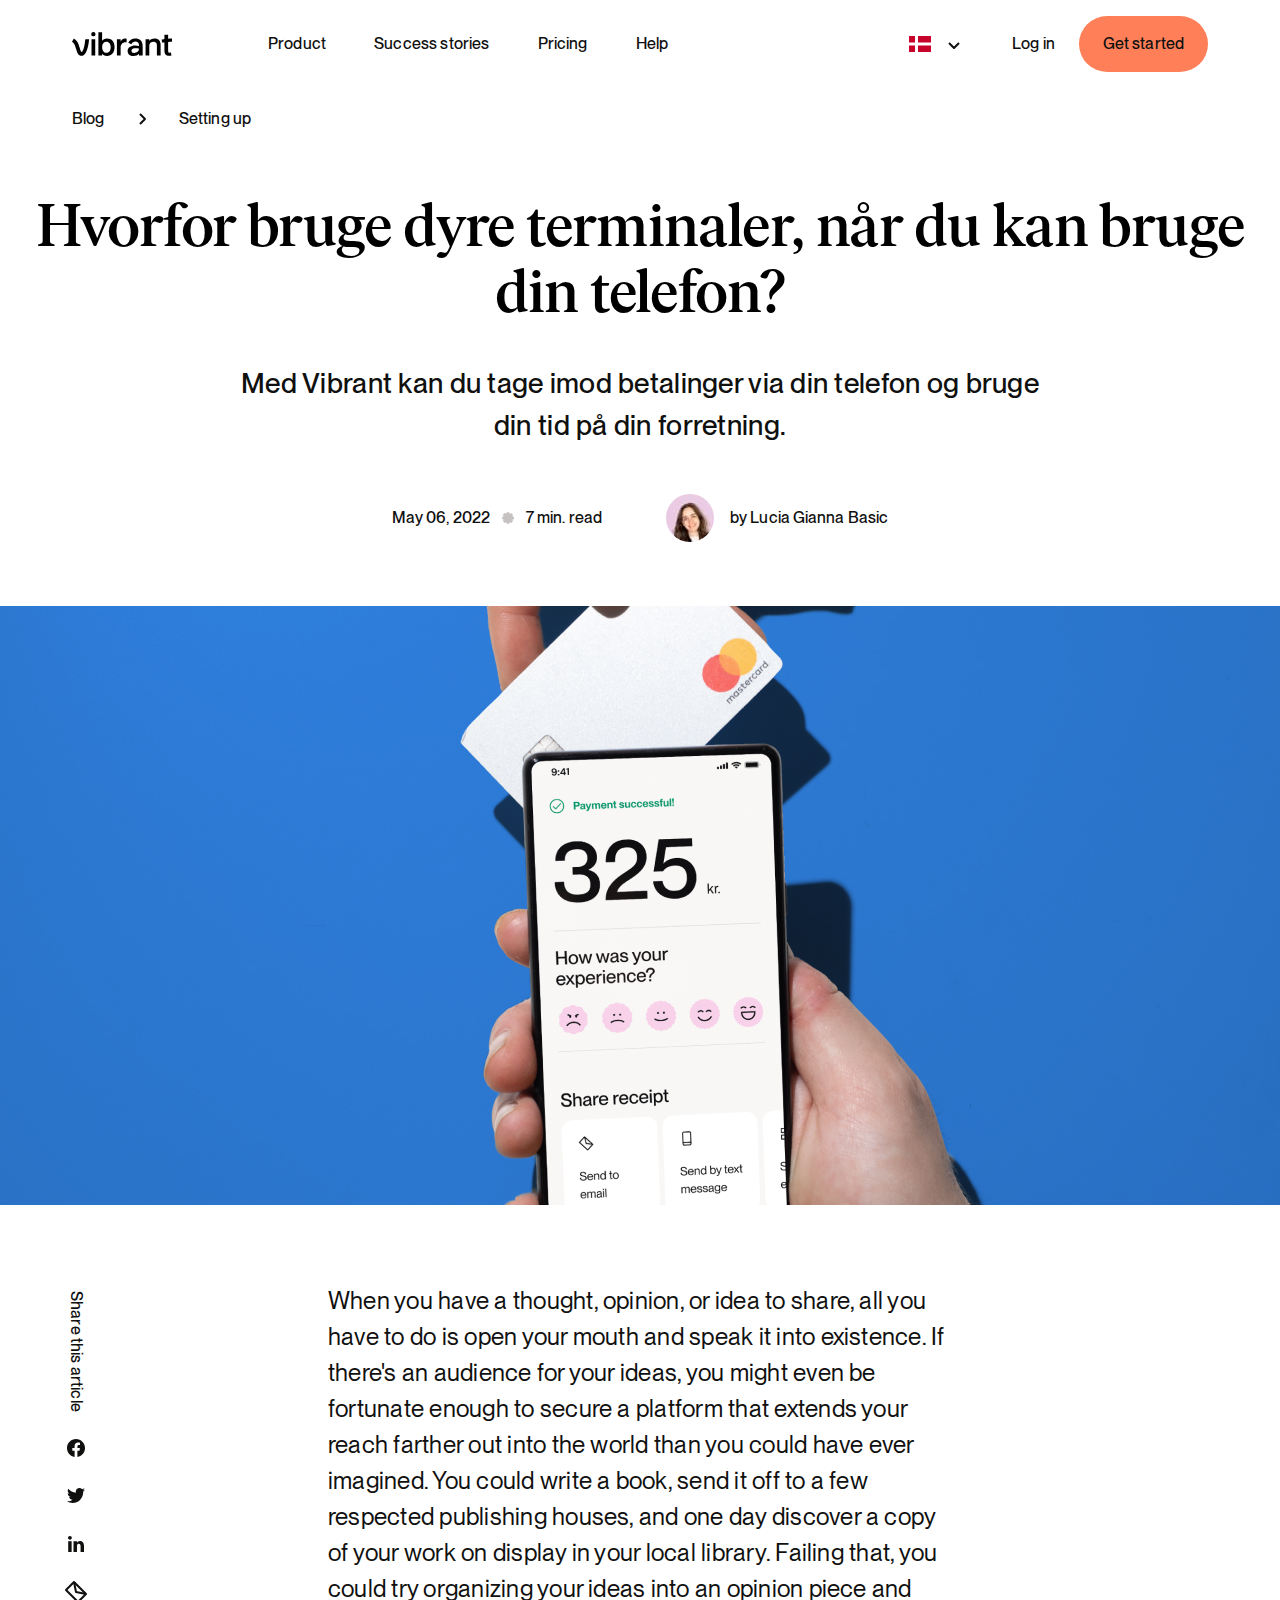
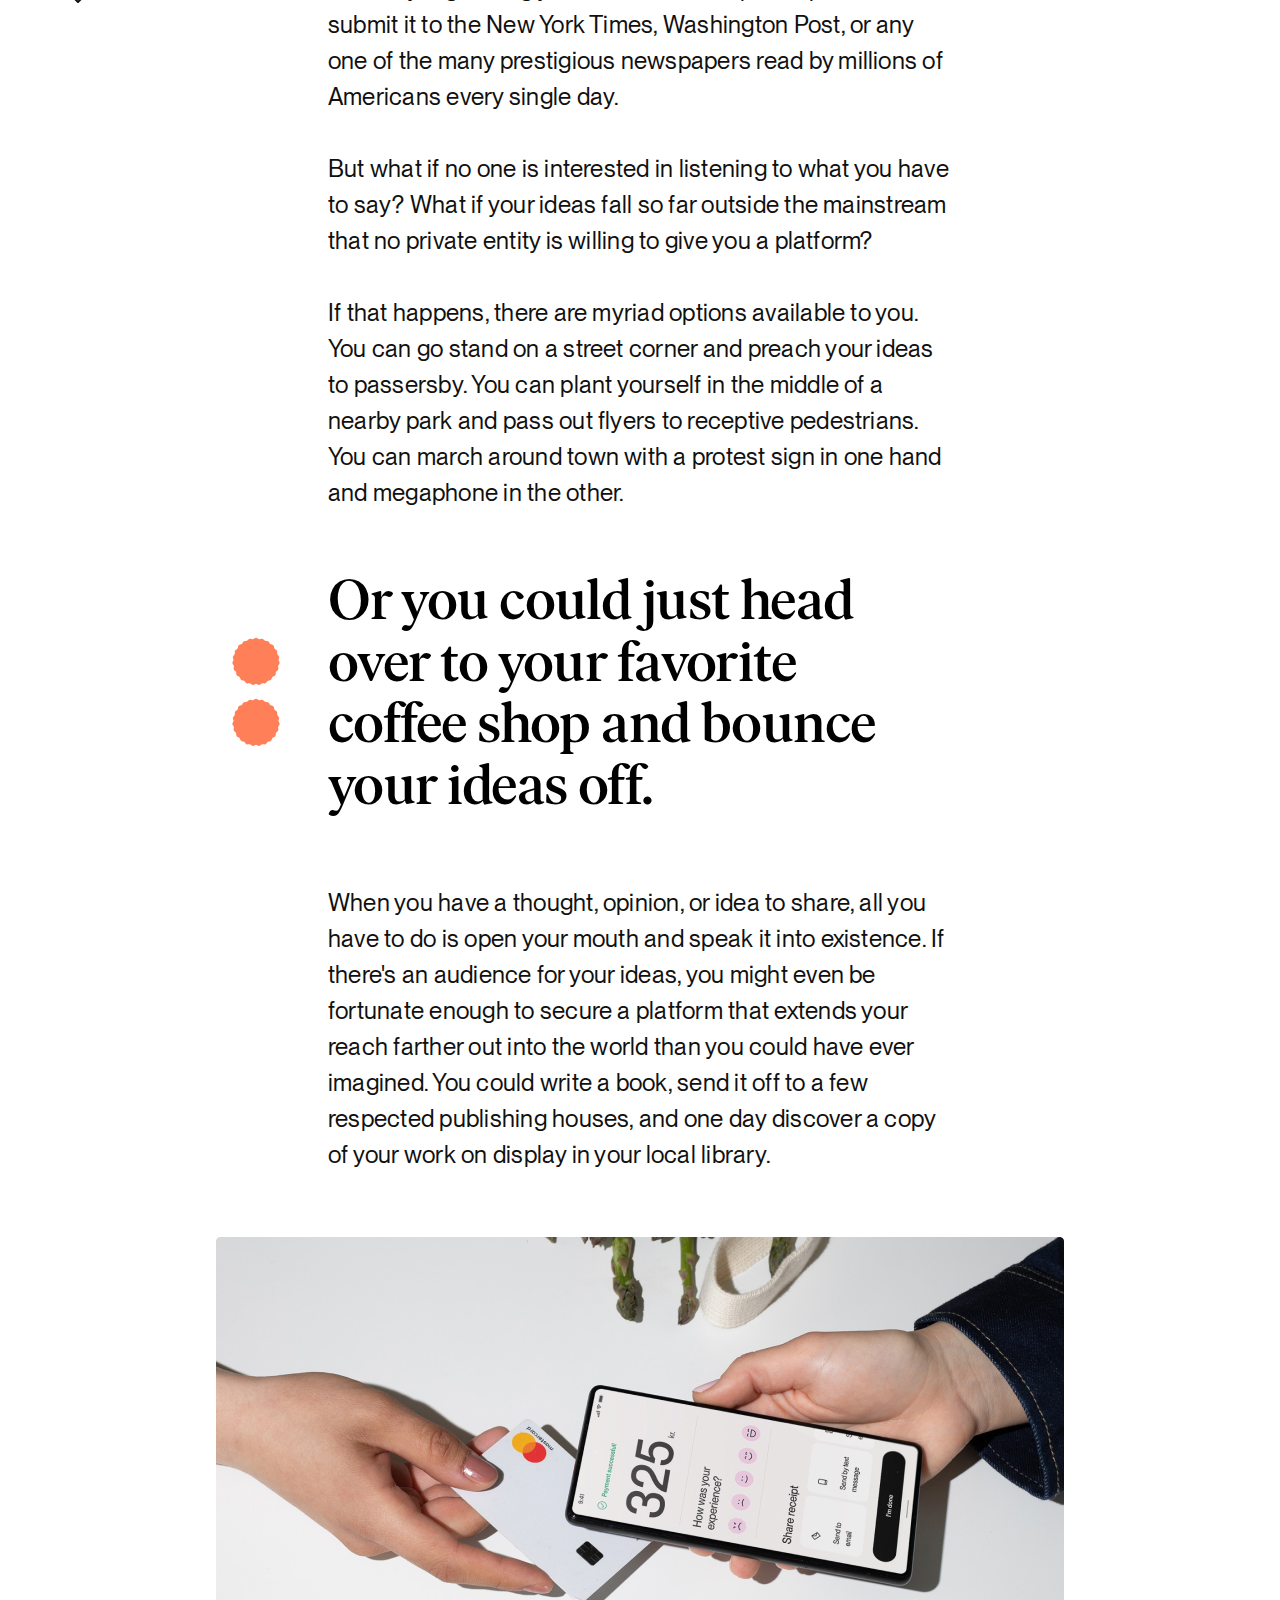
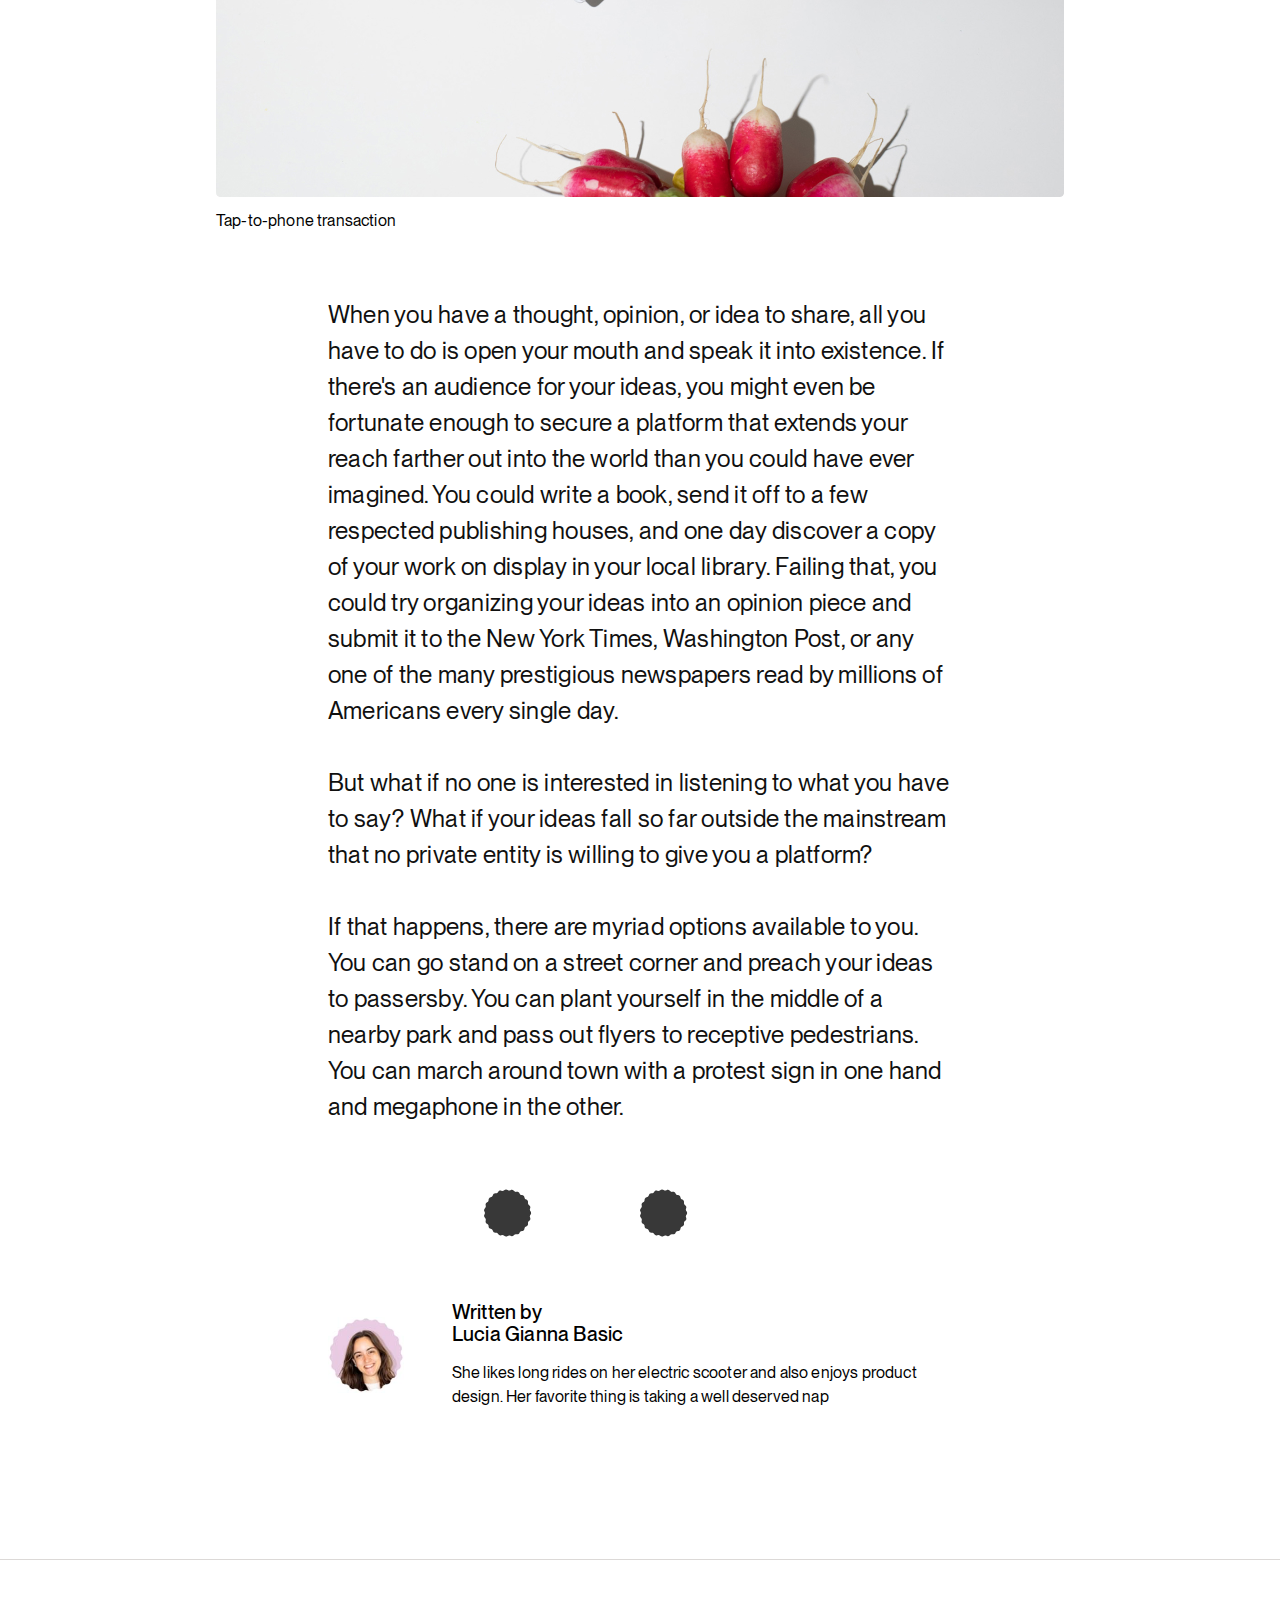
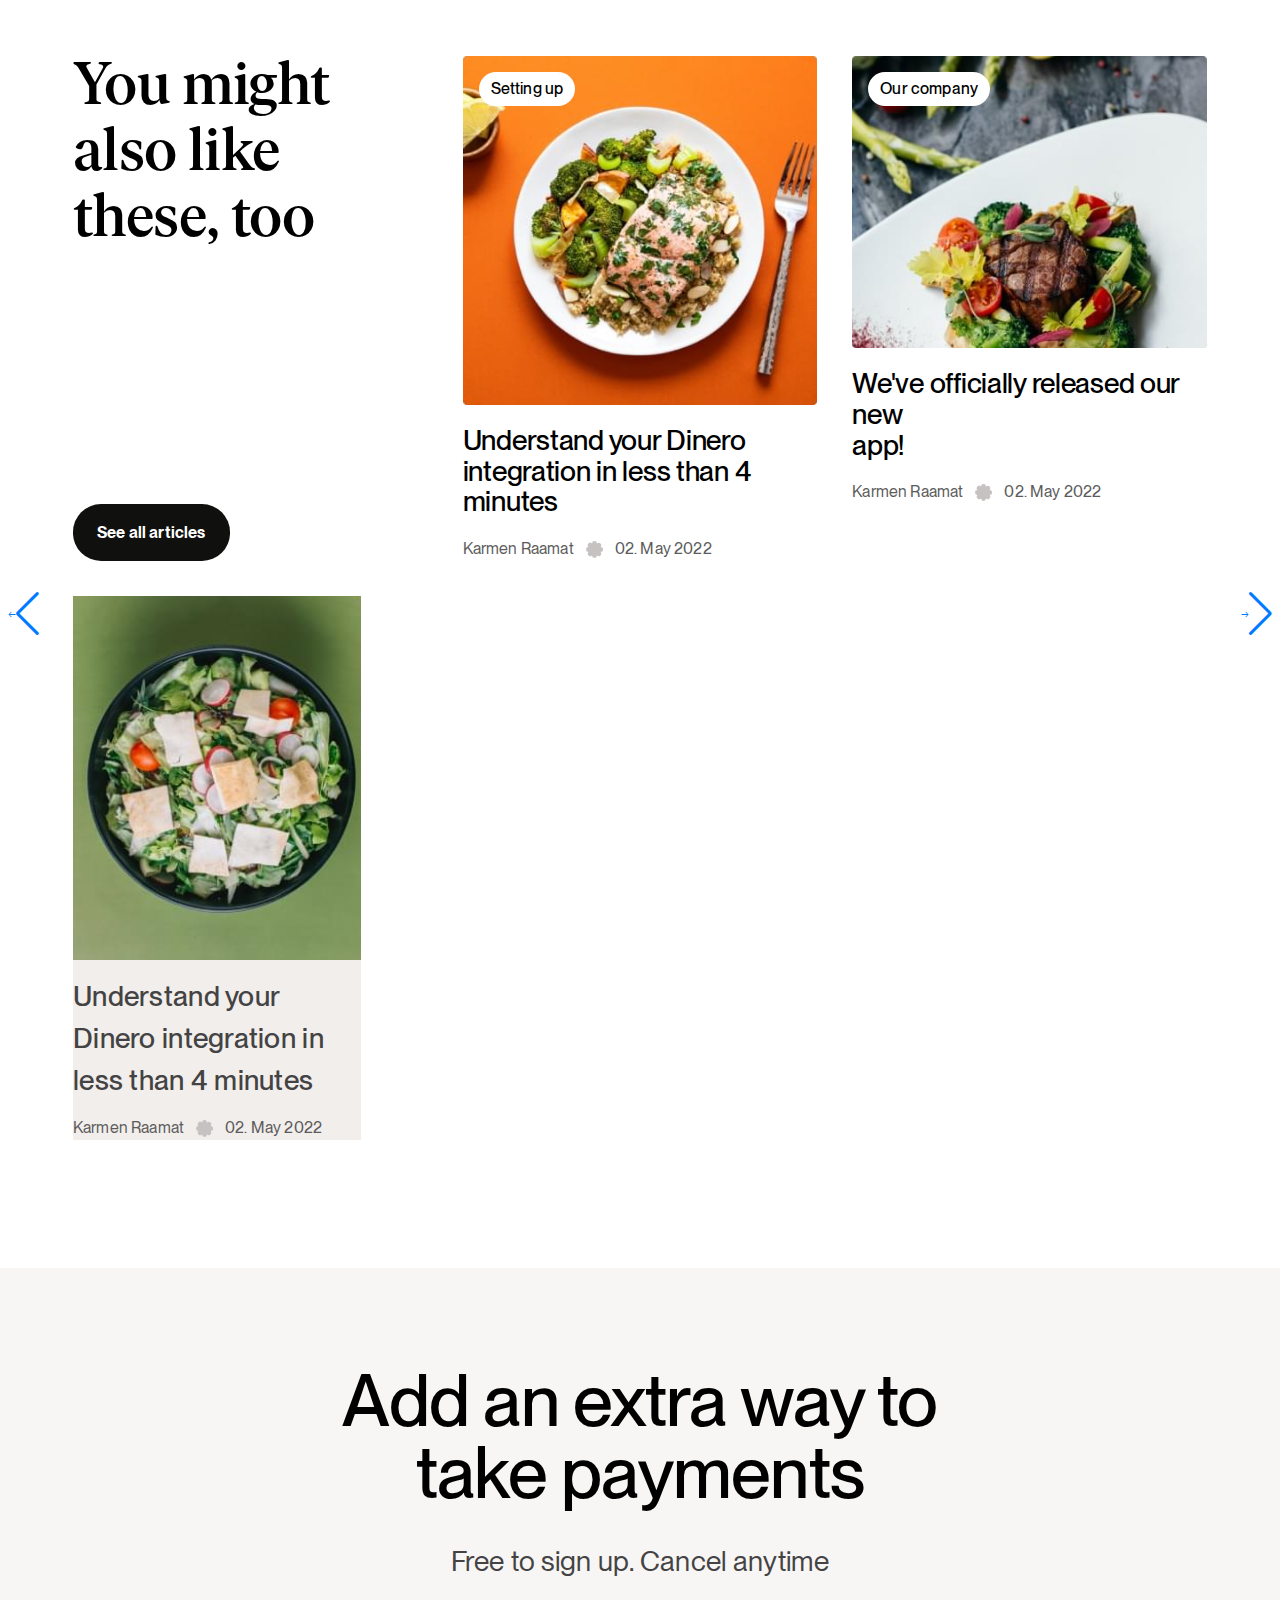
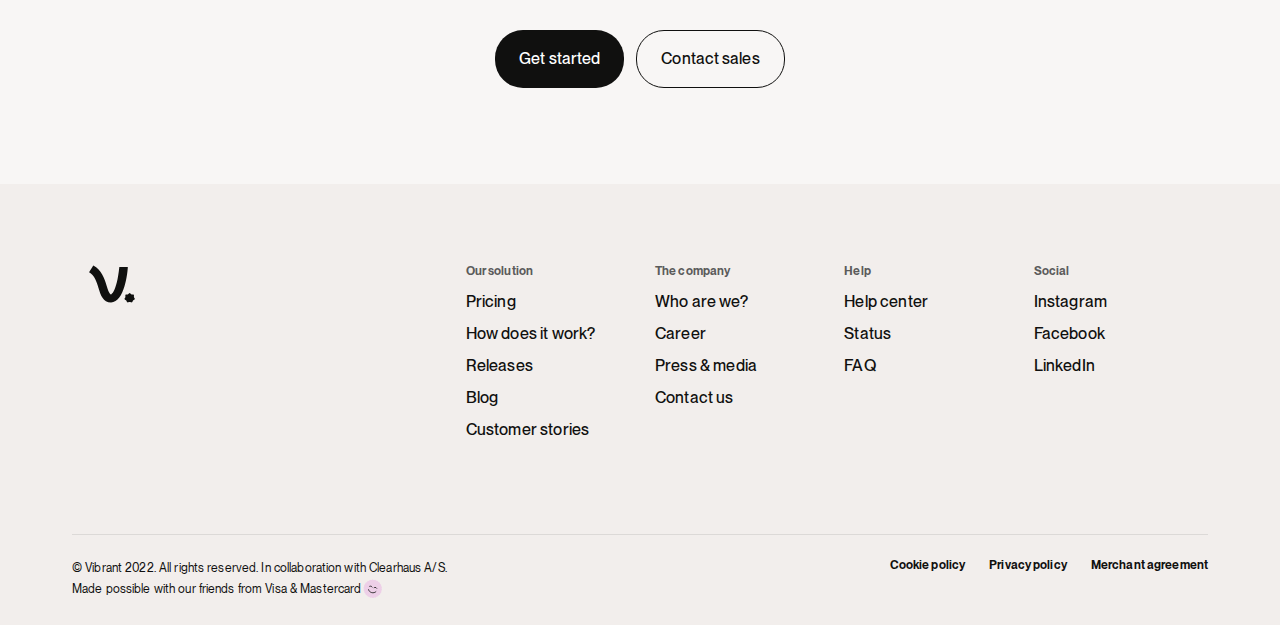
==== commit ca499b61: "Update from https://github.com/vibrantly/monorepo/commit/dfa69948e1b6d9bfea9dc1d42e9ef56325e09dfe" ====
--- a/blog-article.html
+++ b/blog-article.html
@@ -211,11 +211,11 @@
             </p>
           </div>
         </div>
-        <div class="blog-item-section__image blog-item-section__image--first"></div>
       </section>
       <section class="blog-item-section">
-        <div class="blog-item-section__inner">
-          <div class="blog-item-section__content">
+        <div class="container">
+          <div class="row">
+            <div class="blog-item-section__image blog-item-section__image--first"></div>
             <div class="share">
               <p class="article article--md">Share this article</p>
               <div class="share__social">
@@ -233,92 +233,98 @@
                 </a>
               </div>
             </div>
-            <p class="article blog-item-section__text">
-              When you have a thought, opinion, or idea to share, all you have
-              to do is open your mouth and speak it into existence. If there's
-              an audience for your ideas, you might even be fortunate enough to
-              secure a platform that extends your reach farther out into the
-              world than you could have ever imagined. You could write a book,
-              send it off to a few respected publishing houses, and one day
-              discover a copy of your work on display in your local library.
-              Failing that, you could try organizing your ideas into an opinion
-              piece and submit it to the New York Times, Washington Post, or any
-              one of the many prestigious newspapers read by millions of
-              Americans every single day.
-              <br><br>
-              But what if no one is interested in listening to what you have to
-              say? What if your ideas fall so far outside the mainstream that no
-              private entity is willing to give you a platform?
-              <br><br>
-              If that happens, there are myriad options available to you. You
-              can go stand on a street corner and preach your ideas to
-              passersby. You can plant yourself in the middle of a nearby park
-              and pass out flyers to receptive pedestrians. You can march around
-              town with a protest sign in one hand and megaphone in the other.
-            </p>
-            <blockquote class="blockquote blog-item-section__blockquote">
-              <h3 class="title title--h3">
-                Or you could just head<br>
-                over to your favorite<br>
-                coffee shop and bounce<br>
-                your ideas off.
-              </h3>
-            </blockquote>
-            <p class="article blog-item-section__text">
-              When you have a thought, opinion, or idea to share, all you have
-              to do is open your mouth and speak it into existence. If there's
-              an audience for your ideas, you might even be fortunate enough to
-              secure a platform that extends your reach farther out into the
-              world than you could have ever imagined. You could write a book,
-              send it off to a few respected publishing houses, and one day
-              discover a copy of your work on display in your local library.
-            </p>
-          </div>
-        </div>
-        <div class="blog-item-section__image blog-item-section__image--second">
-          <div class="blog-item-section__image-cover"></div>
-          <p class="article blog-item-section__image-desc">
-            Tap-to-phone transaction
-          </p>
-        </div>
-        <div class="blog-item-section__content blog-item-section__content--second">
-          <p class="article blog-item-section__text">
-            When you have a thought, opinion, or idea to share, all you have to
-            do is open your mouth and speak it into existence. If there's an
-            audience for your ideas, you might even be fortunate enough to
-            secure a platform that extends your reach farther out into the world
-            than you could have ever imagined. You could write a book, send it
-            off to a few respected publishing houses, and one day discover a
-            copy of your work on display in your local library. Failing that,
-            you could try organizing your ideas into an opinion piece and submit
-            it to the New York Times, Washington Post, or any one of the many
-            prestigious newspapers read by millions of Americans every single
-            day.
-            <br><br>
-            But what if no one is interested in listening to what you have to
-            say? What if your ideas fall so far outside the mainstream that no
-            private entity is willing to give you a platform?
-            <br><br>
-            If that happens, there are myriad options available to you. You can
-            go stand on a street corner and preach your ideas to passersby. You
-            can plant yourself in the middle of a nearby park and pass out
-            flyers to receptive pedestrians. You can march around town with a
-            protest sign in one hand and megaphone in the other.
-          </p>
-          <div class="blog-item-section__decoration"></div>
-          <div class="blog-item-section__content-author">
-            <div class="blog-item-section__content-author-img">
-              <img src="./assets/images/icon-author-big.jpg" alt="image author">
-            </div>
-            <div class="blog-item-section__content-author-desc">
-              <p class="article article--lg">
-                Written by<br>
-                Lucia Gianna Basic
+            <div class="blog-item-section__content">
+              <p class="article blog-item-section__text">
+                When you have a thought, opinion, or idea to share, all you have
+                to do is open your mouth and speak it into existence. If there's
+                an audience for your ideas, you might even be fortunate enough
+                to secure a platform that extends your reach farther out into
+                the world than you could have ever imagined. You could write a
+                book, send it off to a few respected publishing houses, and one
+                day discover a copy of your work on display in your local
+                library. Failing that, you could try organizing your ideas into
+                an opinion piece and submit it to the New York Times, Washington
+                Post, or any one of the many prestigious newspapers read by
+                millions of Americans every single day.
+                <br><br>
+                But what if no one is interested in listening to what you have
+                to say? What if your ideas fall so far outside the mainstream
+                that no private entity is willing to give you a platform?
+                <br><br>
+                If that happens, there are myriad options available to you. You
+                can go stand on a street corner and preach your ideas to
+                passersby. You can plant yourself in the middle of a nearby park
+                and pass out flyers to receptive pedestrians. You can march
+                around town with a protest sign in one hand and megaphone in the
+                other.
               </p>
-              <p class="article article--sm">
-                She likes long rides on her electric scooter and also enjoys
-                product design. Her favorite thing is taking a well deserved nap
+              <blockquote class="blockquote blog-item-section__blockquote">
+                <h3 class="title title--h3">
+                  Or you could just head<br>
+                  over to your favorite<br>
+                  coffee shop and bounce<br>
+                  your ideas off.
+                </h3>
+              </blockquote>
+              <p class="article blog-item-section__text">
+                When you have a thought, opinion, or idea to share, all you have
+                to do is open your mouth and speak it into existence. If there's
+                an audience for your ideas, you might even be fortunate enough
+                to secure a platform that extends your reach farther out into
+                the world than you could have ever imagined. You could write a
+                book, send it off to a few respected publishing houses, and one
+                day discover a copy of your work on display in your local
+                library.
               </p>
+            </div>
+            <div class="blog-item-section__image blog-item-section__image--second">
+              <div class="blog-item-section__image-cover"></div>
+              <p class="article blog-item-section__image-desc">
+                Tap-to-phone transaction
+              </p>
+            </div>
+            <div class="blog-item-section__content">
+              <p class="article blog-item-section__text">
+                When you have a thought, opinion, or idea to share, all you have
+                to do is open your mouth and speak it into existence. If there's
+                an audience for your ideas, you might even be fortunate enough
+                to secure a platform that extends your reach farther out into
+                the world than you could have ever imagined. You could write a
+                book, send it off to a few respected publishing houses, and one
+                day discover a copy of your work on display in your local
+                library. Failing that, you could try organizing your ideas into
+                an opinion piece and submit it to the New York Times, Washington
+                Post, or any one of the many prestigious newspapers read by
+                millions of Americans every single day.
+                <br><br>
+                But what if no one is interested in listening to what you have
+                to say? What if your ideas fall so far outside the mainstream
+                that no private entity is willing to give you a platform?
+                <br><br>
+                If that happens, there are myriad options available to you. You
+                can go stand on a street corner and preach your ideas to
+                passersby. You can plant yourself in the middle of a nearby park
+                and pass out flyers to receptive pedestrians. You can march
+                around town with a protest sign in one hand and megaphone in the
+                other.
+              </p>
+              <div class="blog-item-section__decoration"></div>
+              <div class="blog-item-section__content-author">
+                <div class="blog-item-section__content-author-img">
+                  <img src="./assets/images/icon-author-big.jpg" alt="image author">
+                </div>
+                <div class="blog-item-section__content-author-desc">
+                  <p class="article article--lg">
+                    Written by<br>
+                    Lucia Gianna Basic
+                  </p>
+                  <p class="article article--sm">
+                    She likes long rides on her electric scooter and also enjoys
+                    product design. Her favorite thing is taking a well deserved
+                    nap
+                  </p>
+                </div>
+              </div>
             </div>
           </div>
         </div>
@@ -509,15 +515,5 @@
         </div>
       </div>
     </footer>
-    <script>
-      const swiper = new Swiper('.mySwiper', {
-        navigation: {
-          nextEl: '.swiper-button-next',
-          prevEl: '.swiper-button-prev',
-        },
-        slidesPerView: 'auto',
-        spaceBetween: 32,
-      })
-    </script>
   </body>
 </html>
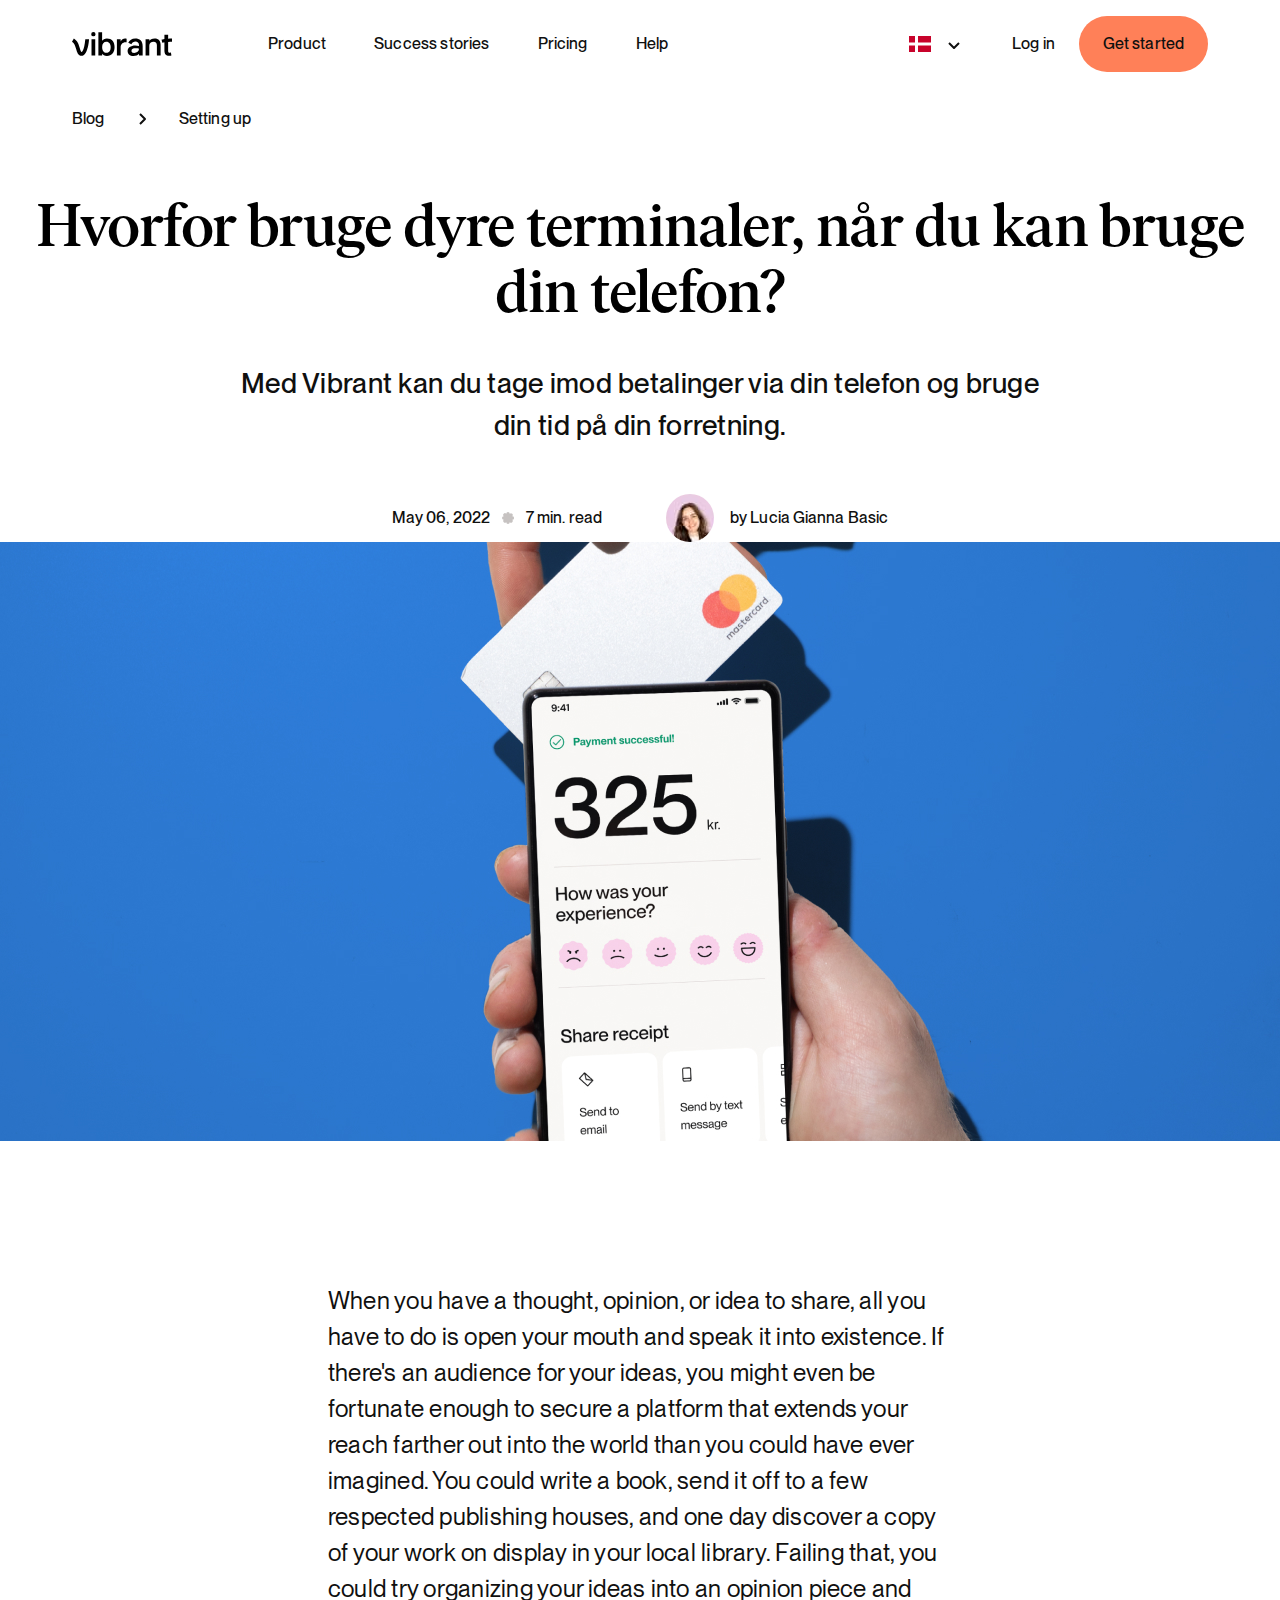
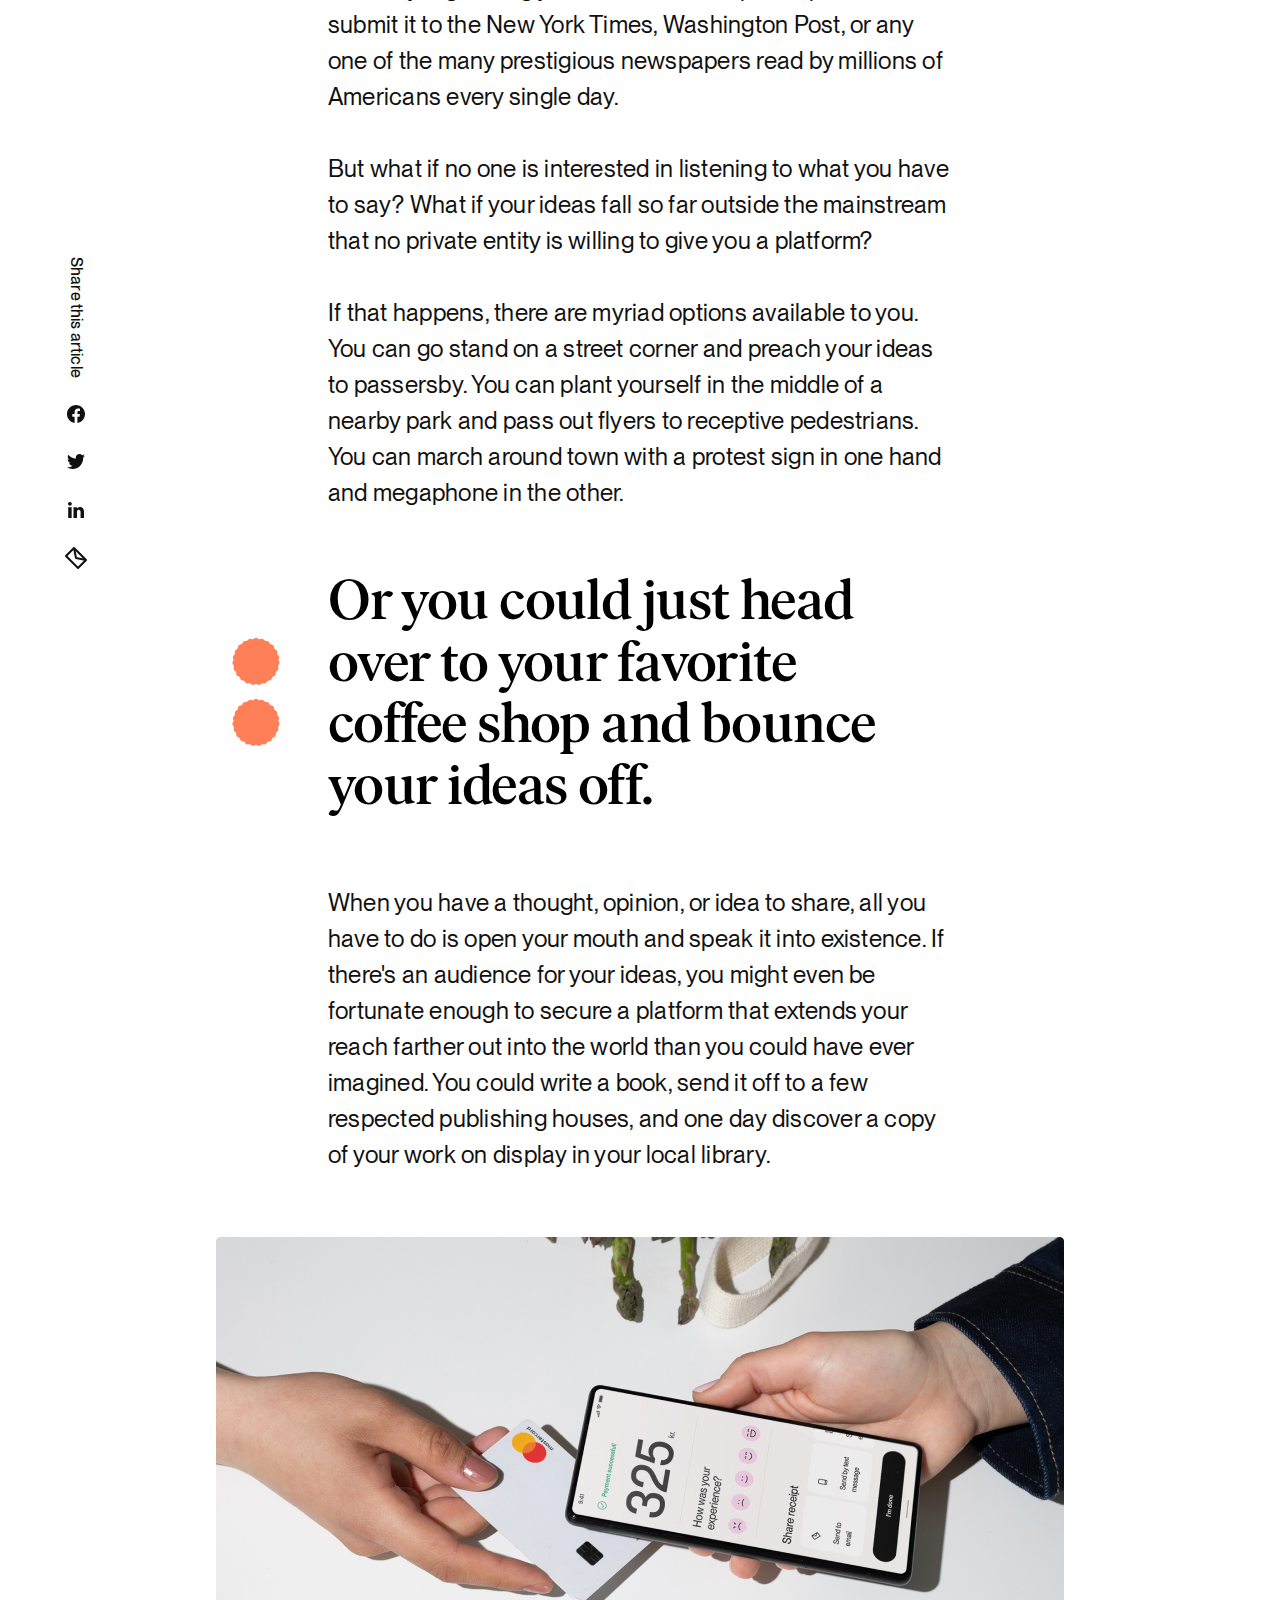
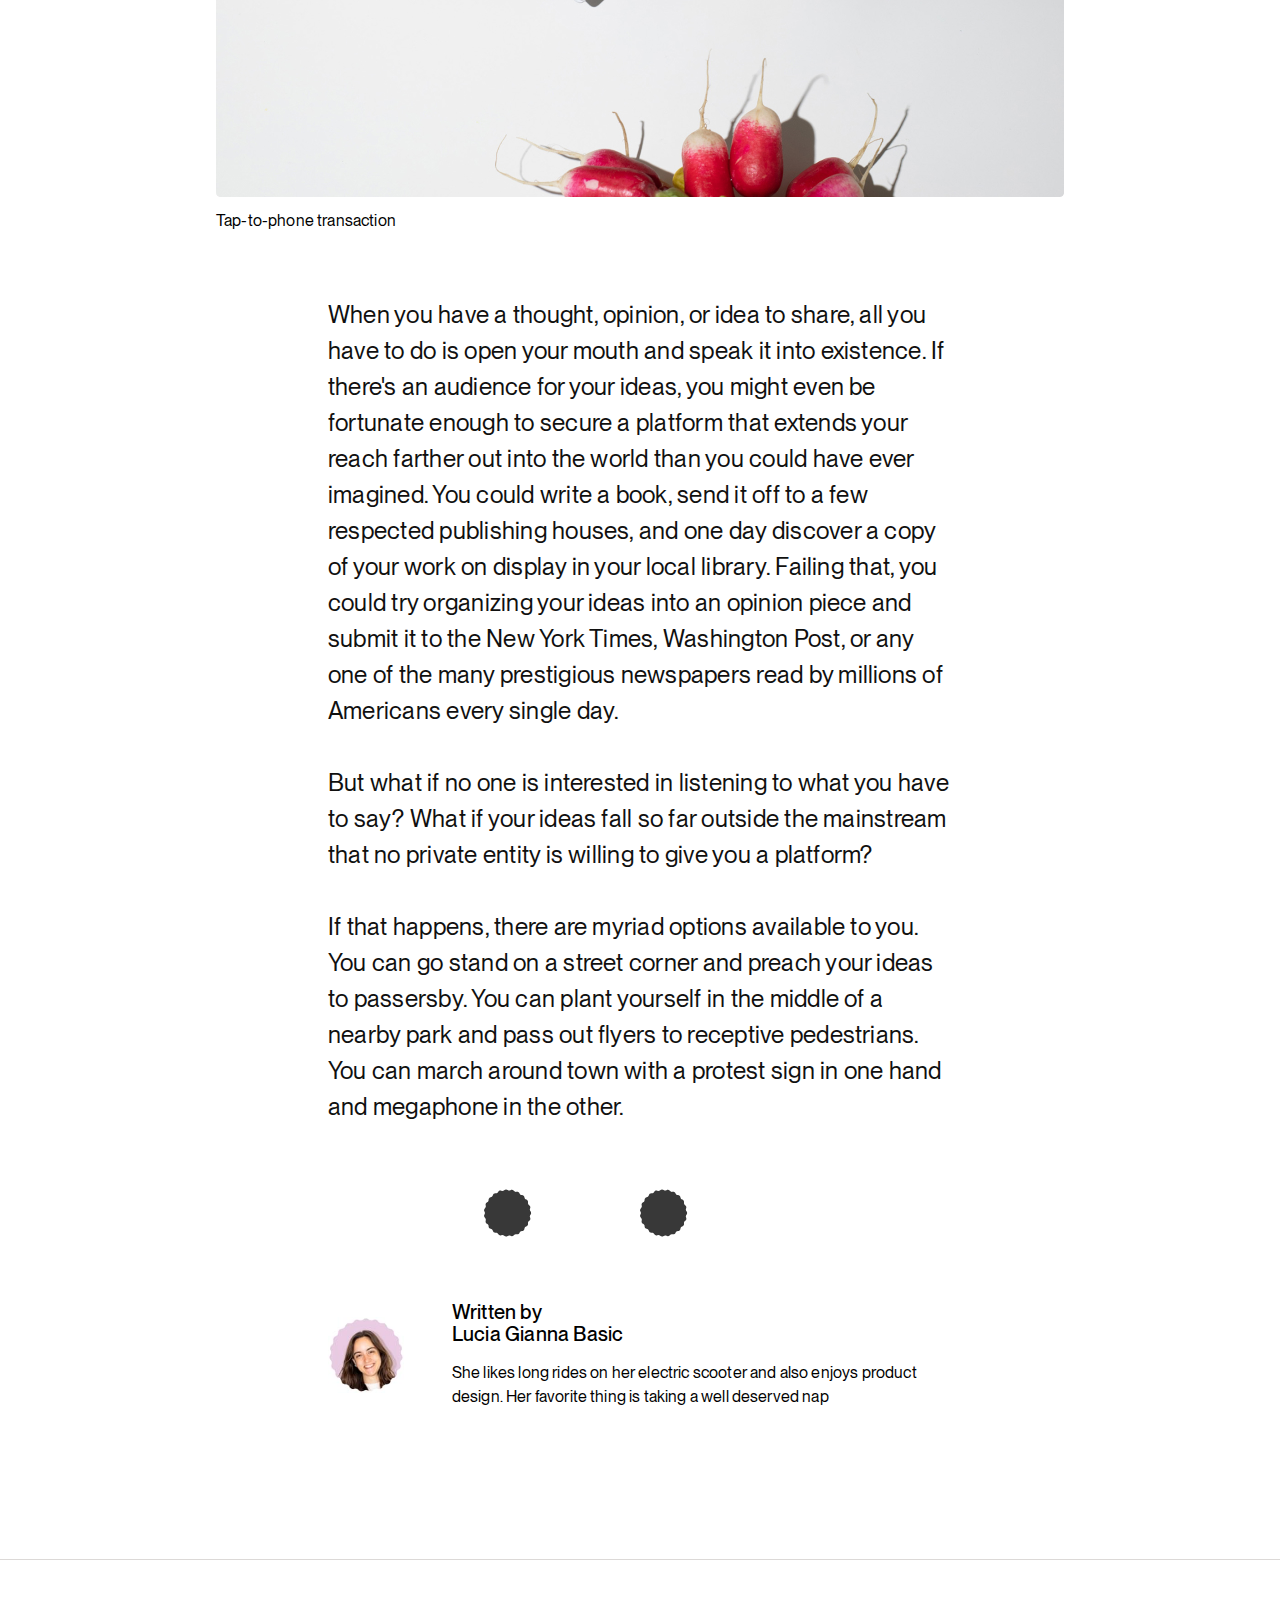
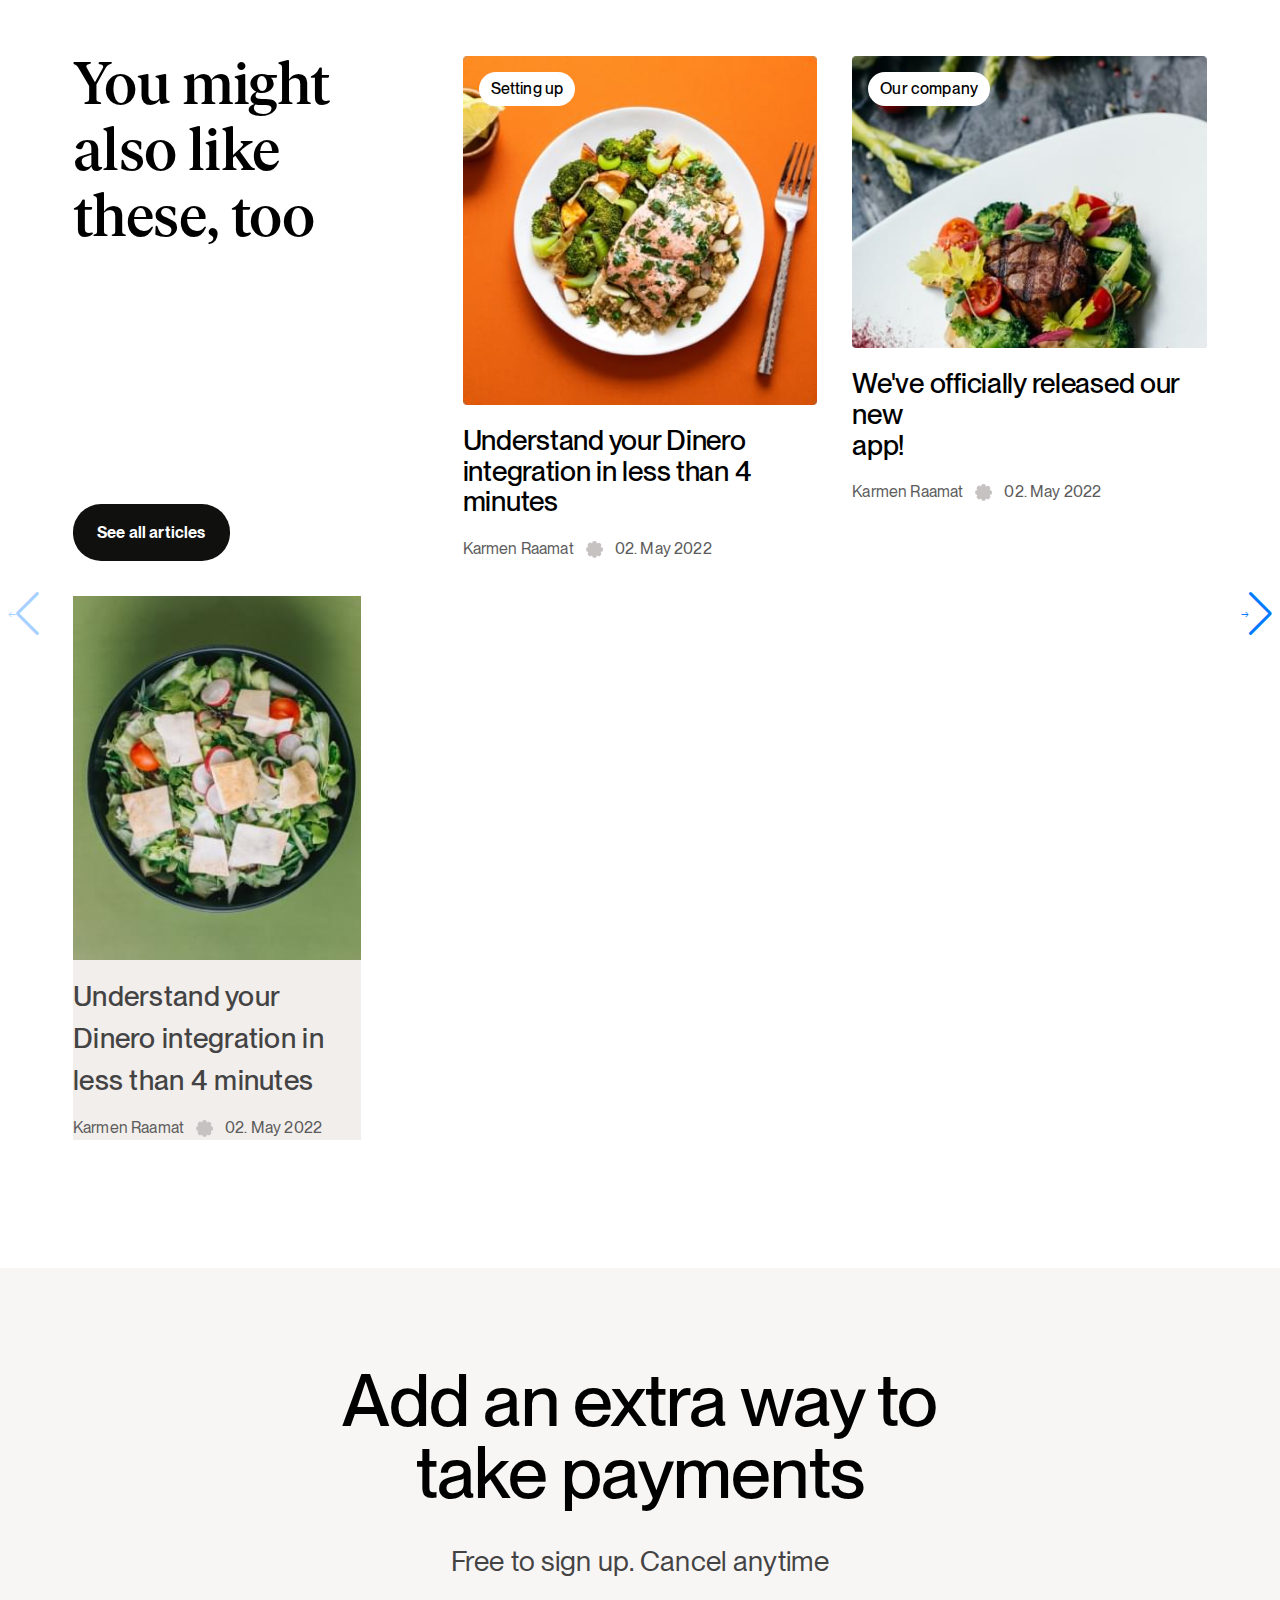
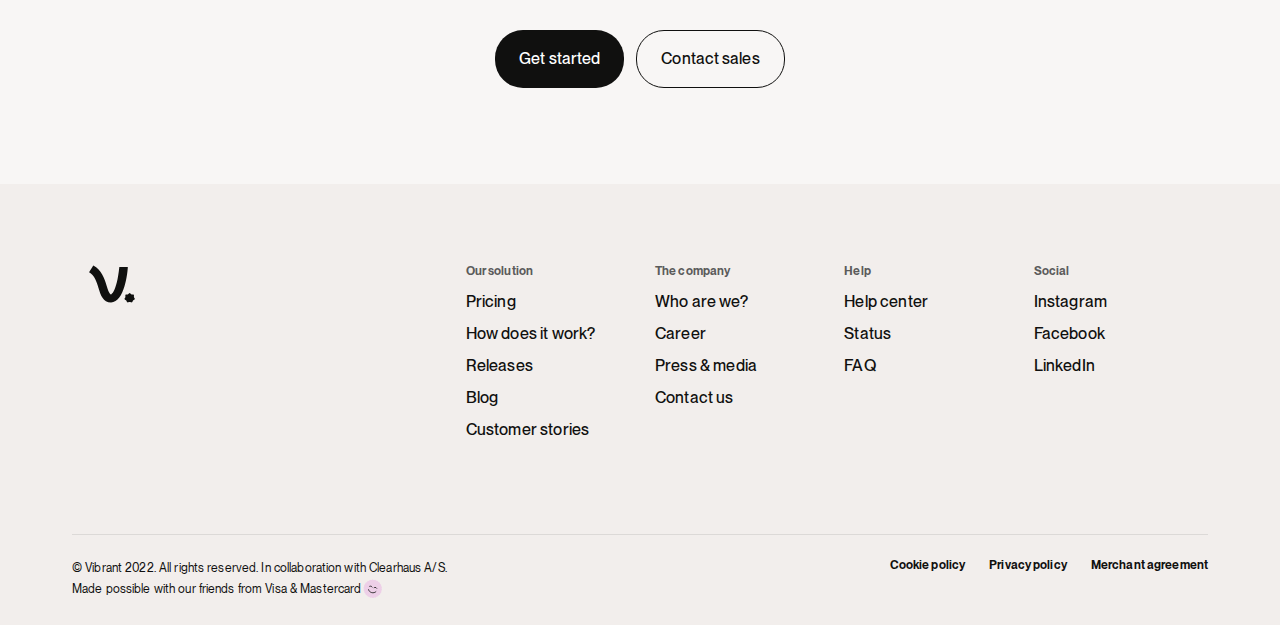
==== commit 17b59561: "Update from https://github.com/vibrantly/monorepo/commit/d7527068412a0bcf5c607415f2e17c377f5798ab" ====
--- a/blog-article.html
+++ b/blog-article.html
@@ -211,11 +211,11 @@
             </p>
           </div>
         </div>
+        <div class="blog-item-section__image blog-item-section__image--first"></div>
       </section>
       <section class="blog-item-section">
-        <div class="container">
-          <div class="row">
-            <div class="blog-item-section__image blog-item-section__image--first"></div>
+        <div class="blog-item-section__inner">
+          <div class="blog-item-section__content">
             <div class="share">
               <p class="article article--md">Share this article</p>
               <div class="share__social">
@@ -233,98 +233,92 @@
                 </a>
               </div>
             </div>
-            <div class="blog-item-section__content">
-              <p class="article blog-item-section__text">
-                When you have a thought, opinion, or idea to share, all you have
-                to do is open your mouth and speak it into existence. If there's
-                an audience for your ideas, you might even be fortunate enough
-                to secure a platform that extends your reach farther out into
-                the world than you could have ever imagined. You could write a
-                book, send it off to a few respected publishing houses, and one
-                day discover a copy of your work on display in your local
-                library. Failing that, you could try organizing your ideas into
-                an opinion piece and submit it to the New York Times, Washington
-                Post, or any one of the many prestigious newspapers read by
-                millions of Americans every single day.
-                <br><br>
-                But what if no one is interested in listening to what you have
-                to say? What if your ideas fall so far outside the mainstream
-                that no private entity is willing to give you a platform?
-                <br><br>
-                If that happens, there are myriad options available to you. You
-                can go stand on a street corner and preach your ideas to
-                passersby. You can plant yourself in the middle of a nearby park
-                and pass out flyers to receptive pedestrians. You can march
-                around town with a protest sign in one hand and megaphone in the
-                other.
+            <p class="article blog-item-section__text">
+              When you have a thought, opinion, or idea to share, all you have
+              to do is open your mouth and speak it into existence. If there's
+              an audience for your ideas, you might even be fortunate enough to
+              secure a platform that extends your reach farther out into the
+              world than you could have ever imagined. You could write a book,
+              send it off to a few respected publishing houses, and one day
+              discover a copy of your work on display in your local library.
+              Failing that, you could try organizing your ideas into an opinion
+              piece and submit it to the New York Times, Washington Post, or any
+              one of the many prestigious newspapers read by millions of
+              Americans every single day.
+              <br><br>
+              But what if no one is interested in listening to what you have to
+              say? What if your ideas fall so far outside the mainstream that no
+              private entity is willing to give you a platform?
+              <br><br>
+              If that happens, there are myriad options available to you. You
+              can go stand on a street corner and preach your ideas to
+              passersby. You can plant yourself in the middle of a nearby park
+              and pass out flyers to receptive pedestrians. You can march around
+              town with a protest sign in one hand and megaphone in the other.
+            </p>
+            <blockquote class="blockquote blog-item-section__blockquote">
+              <h3 class="title title--h3">
+                Or you could just head<br>
+                over to your favorite<br>
+                coffee shop and bounce<br>
+                your ideas off.
+              </h3>
+            </blockquote>
+            <p class="article blog-item-section__text">
+              When you have a thought, opinion, or idea to share, all you have
+              to do is open your mouth and speak it into existence. If there's
+              an audience for your ideas, you might even be fortunate enough to
+              secure a platform that extends your reach farther out into the
+              world than you could have ever imagined. You could write a book,
+              send it off to a few respected publishing houses, and one day
+              discover a copy of your work on display in your local library.
+            </p>
+          </div>
+        </div>
+        <div class="blog-item-section__image blog-item-section__image--second">
+          <div class="blog-item-section__image-cover"></div>
+          <p class="article blog-item-section__image-desc">
+            Tap-to-phone transaction
+          </p>
+        </div>
+        <div class="blog-item-section__content blog-item-section__content--second">
+          <p class="article blog-item-section__text">
+            When you have a thought, opinion, or idea to share, all you have to
+            do is open your mouth and speak it into existence. If there's an
+            audience for your ideas, you might even be fortunate enough to
+            secure a platform that extends your reach farther out into the world
+            than you could have ever imagined. You could write a book, send it
+            off to a few respected publishing houses, and one day discover a
+            copy of your work on display in your local library. Failing that,
+            you could try organizing your ideas into an opinion piece and submit
+            it to the New York Times, Washington Post, or any one of the many
+            prestigious newspapers read by millions of Americans every single
+            day.
+            <br><br>
+            But what if no one is interested in listening to what you have to
+            say? What if your ideas fall so far outside the mainstream that no
+            private entity is willing to give you a platform?
+            <br><br>
+            If that happens, there are myriad options available to you. You can
+            go stand on a street corner and preach your ideas to passersby. You
+            can plant yourself in the middle of a nearby park and pass out
+            flyers to receptive pedestrians. You can march around town with a
+            protest sign in one hand and megaphone in the other.
+          </p>
+          <div class="blog-item-section__decoration"></div>
+          <div class="blog-item-section__content-author">
+            <div class="blog-item-section__content-author-img">
+              <img src="./assets/images/icon-author-big.jpg" alt="image author">
+            </div>
+            <div class="blog-item-section__content-author-desc">
+              <p class="article article--lg">
+                Written by<br>
+                Lucia Gianna Basic
               </p>
-              <blockquote class="blockquote blog-item-section__blockquote">
-                <h3 class="title title--h3">
-                  Or you could just head<br>
-                  over to your favorite<br>
-                  coffee shop and bounce<br>
-                  your ideas off.
-                </h3>
-              </blockquote>
-              <p class="article blog-item-section__text">
-                When you have a thought, opinion, or idea to share, all you have
-                to do is open your mouth and speak it into existence. If there's
-                an audience for your ideas, you might even be fortunate enough
-                to secure a platform that extends your reach farther out into
-                the world than you could have ever imagined. You could write a
-                book, send it off to a few respected publishing houses, and one
-                day discover a copy of your work on display in your local
-                library.
+              <p class="article article--sm">
+                She likes long rides on her electric scooter and also enjoys
+                product design. Her favorite thing is taking a well deserved nap
               </p>
-            </div>
-            <div class="blog-item-section__image blog-item-section__image--second">
-              <div class="blog-item-section__image-cover"></div>
-              <p class="article blog-item-section__image-desc">
-                Tap-to-phone transaction
-              </p>
-            </div>
-            <div class="blog-item-section__content">
-              <p class="article blog-item-section__text">
-                When you have a thought, opinion, or idea to share, all you have
-                to do is open your mouth and speak it into existence. If there's
-                an audience for your ideas, you might even be fortunate enough
-                to secure a platform that extends your reach farther out into
-                the world than you could have ever imagined. You could write a
-                book, send it off to a few respected publishing houses, and one
-                day discover a copy of your work on display in your local
-                library. Failing that, you could try organizing your ideas into
-                an opinion piece and submit it to the New York Times, Washington
-                Post, or any one of the many prestigious newspapers read by
-                millions of Americans every single day.
-                <br><br>
-                But what if no one is interested in listening to what you have
-                to say? What if your ideas fall so far outside the mainstream
-                that no private entity is willing to give you a platform?
-                <br><br>
-                If that happens, there are myriad options available to you. You
-                can go stand on a street corner and preach your ideas to
-                passersby. You can plant yourself in the middle of a nearby park
-                and pass out flyers to receptive pedestrians. You can march
-                around town with a protest sign in one hand and megaphone in the
-                other.
-              </p>
-              <div class="blog-item-section__decoration"></div>
-              <div class="blog-item-section__content-author">
-                <div class="blog-item-section__content-author-img">
-                  <img src="./assets/images/icon-author-big.jpg" alt="image author">
-                </div>
-                <div class="blog-item-section__content-author-desc">
-                  <p class="article article--lg">
-                    Written by<br>
-                    Lucia Gianna Basic
-                  </p>
-                  <p class="article article--sm">
-                    She likes long rides on her electric scooter and also enjoys
-                    product design. Her favorite thing is taking a well deserved
-                    nap
-                  </p>
-                </div>
-              </div>
             </div>
           </div>
         </div>
@@ -515,5 +509,15 @@
         </div>
       </div>
     </footer>
+    <script>
+      const swiper = new Swiper('.mySwiper', {
+        navigation: {
+          nextEl: '.swiper-button-next',
+          prevEl: '.swiper-button-prev',
+        },
+        slidesPerView: 'auto',
+        spaceBetween: 32,
+      })
+    </script>
   </body>
 </html>
